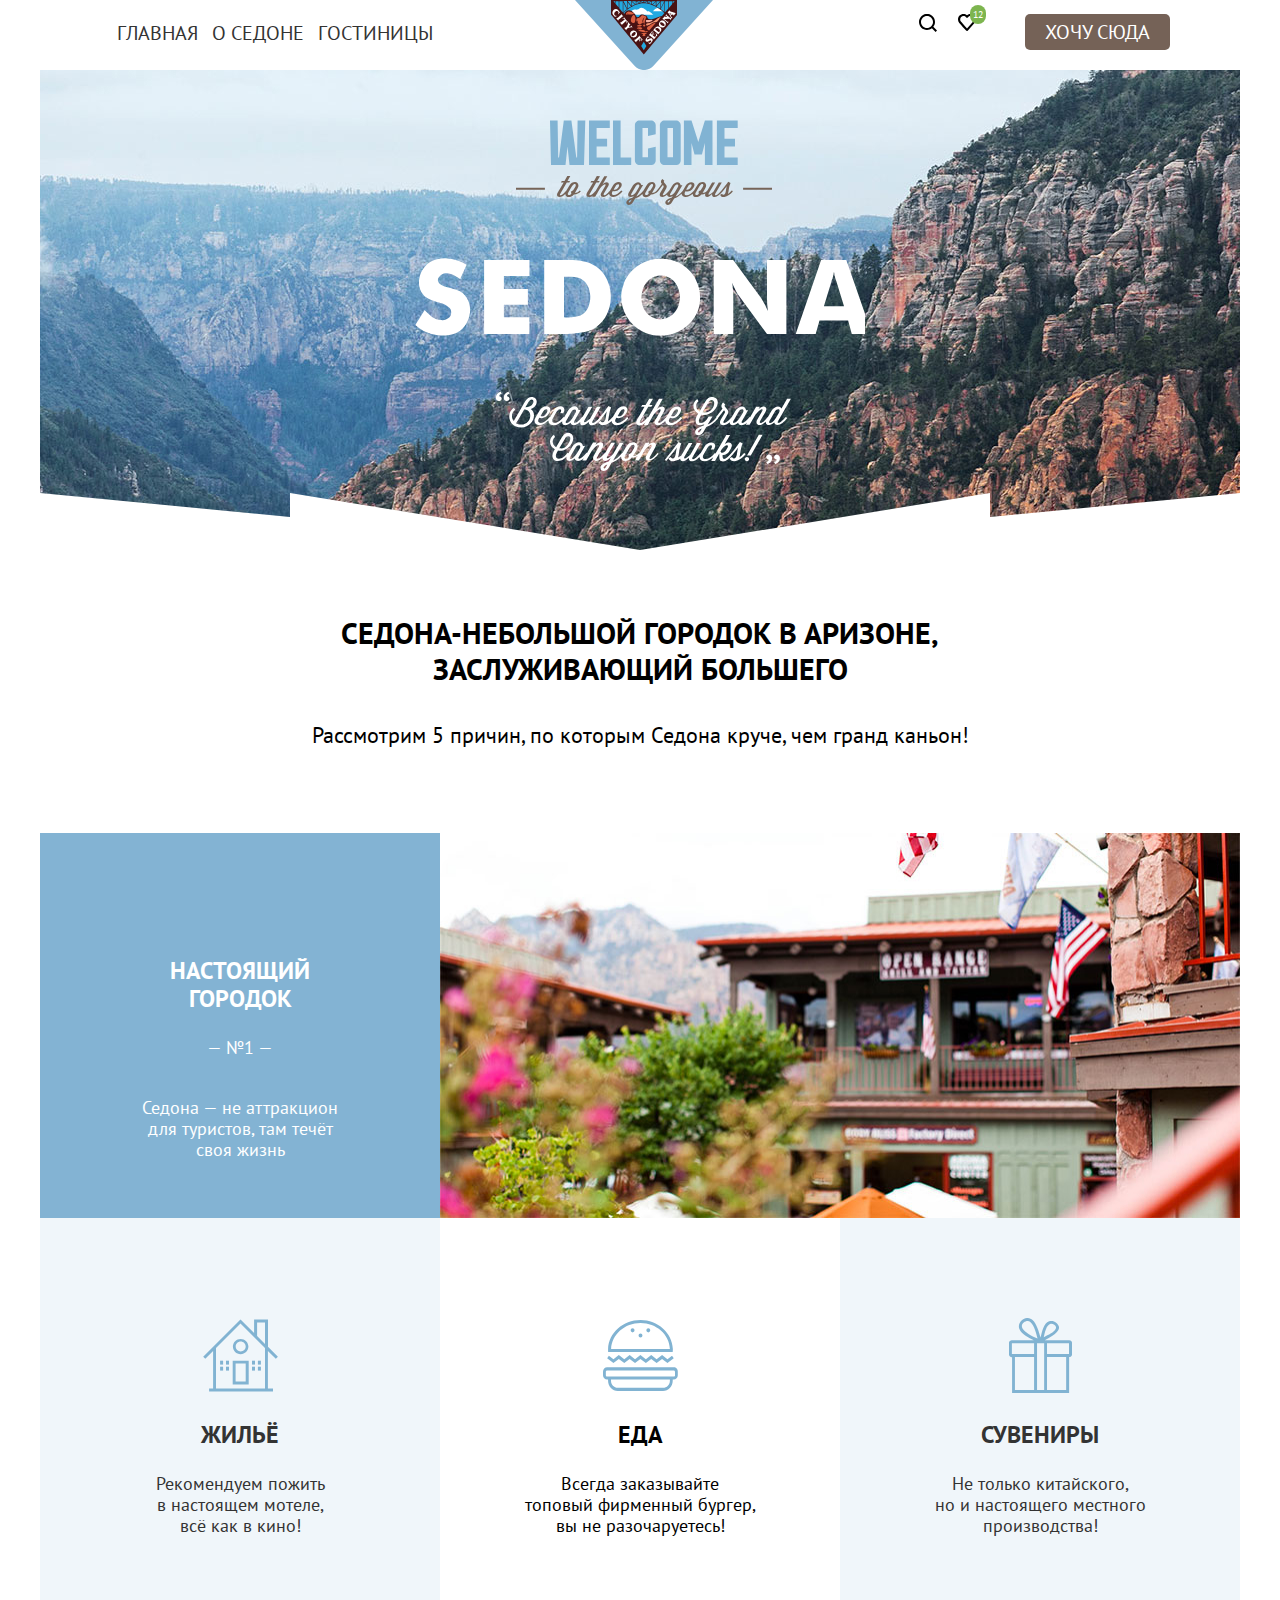
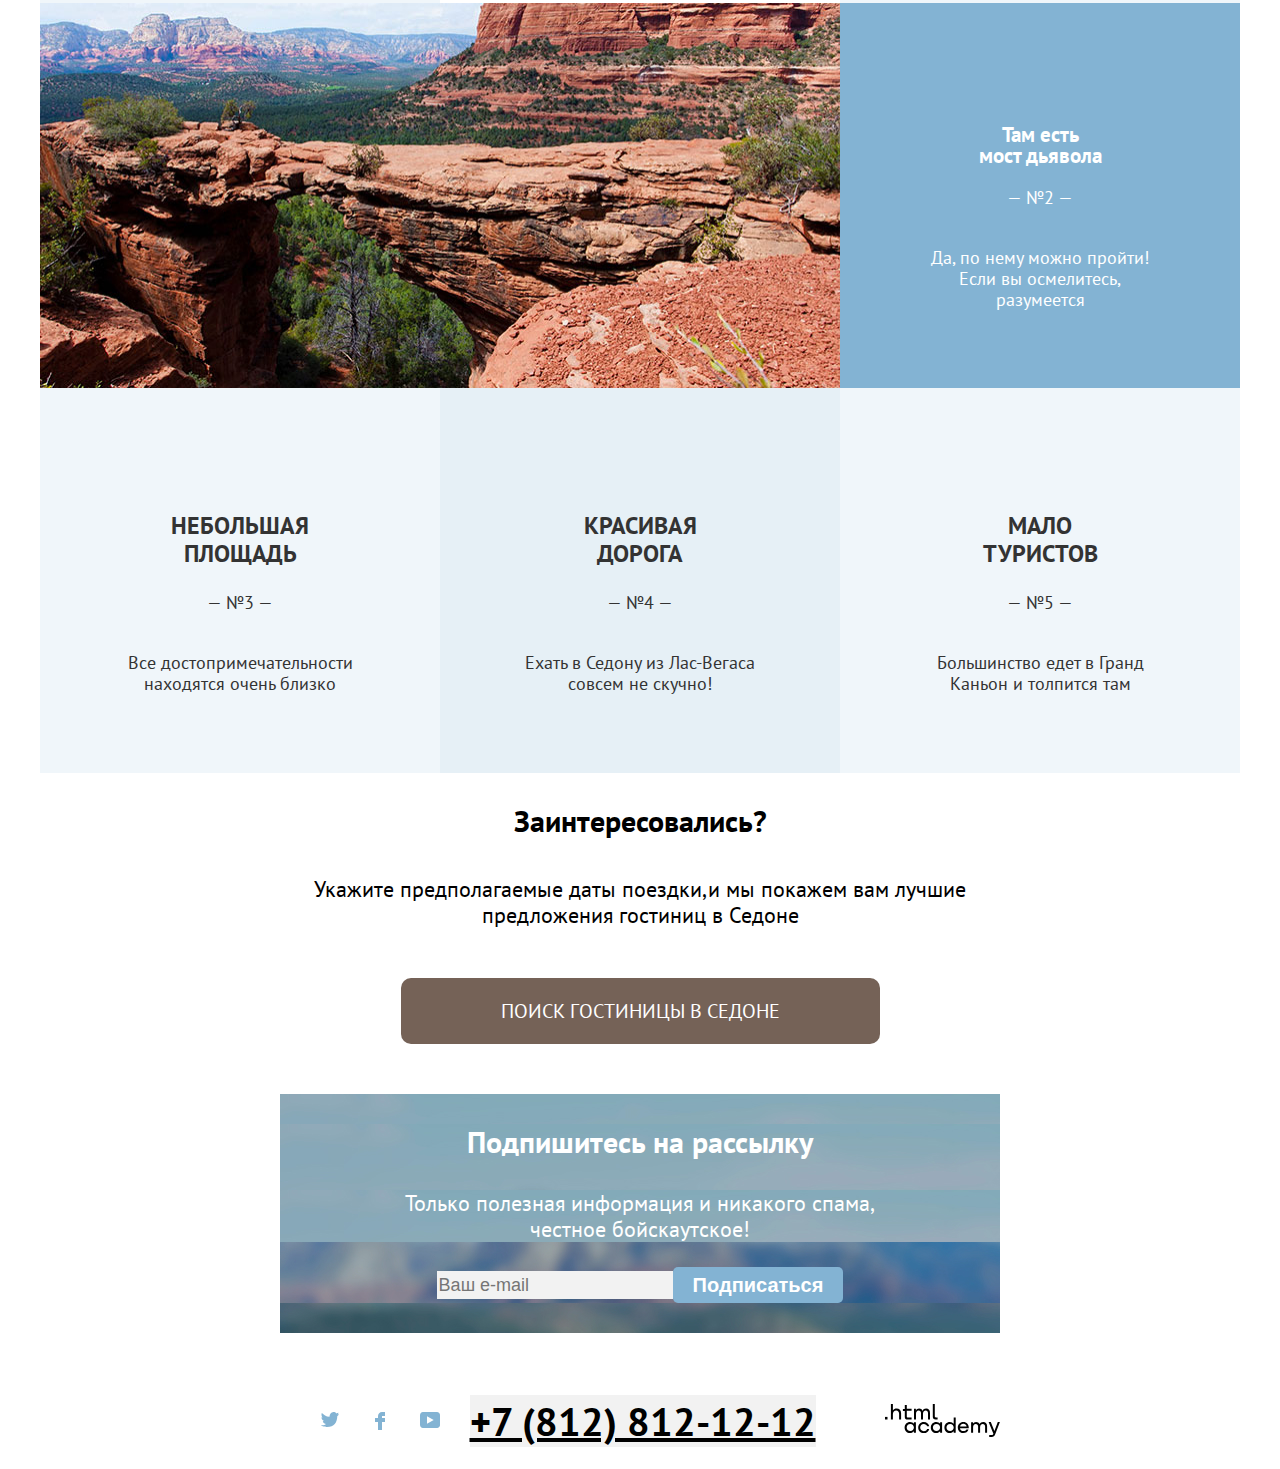
==== index.html @ 0de22228 "Изменил вид добавления конок на страницу" ====
<!DOCTYPE html>
<html lang="ru">
  <head>
    <link rel="stylesheet" href="css/styles.css">
    <meta charset="utf-8">
    <title>HTML Academy: Седона</title>
  </head>
  <body>
    <header class="page-header">
      <nav class="navigation">
        <ul class="navigation-list">
          <li class="navigation-item">
            <a class="navigation-link" href="index.html" >Главная</a>
          </li>
          <li class="navigation-item">
            <a class="navigation-link" href="about.html" >О Седоне</a>
          </li>
          <li class="navigation-item">
            <a class="navigation-link" href="hotels.html">Гостиницы</a>
          </li>
        </ul>
        <div class="vector_image3"></div>
        <ul class="navigation-list1">
          <li class="navigation-user search">
            <a href="#" class="navigation-link">
              <svg class="navigation-icon" aria-hidden="true" focusable="false" width="18" height="18" viewBox="0 0 18 18" fill="none" xmlns="http://www.w3.org/2000/svg">
                <path d="M18 16.5L14.3 12.8C15.3 11.5 16 9.8 16 7.9C16 3.5 12.4 -0.1 8 -0.1C3.6 -0.1 0 3.6 0 8C0 12.4 3.6 16 8 16C9.8 16 11.5 15.4 12.9 14.3L16.6 18L18 16.5ZM8 14C4.7 14 2 11.3 2 8C2 4.7 4.7 2 8 2C11.3 2 14 4.7 14 8C14 11.3 11.3 14 8 14Z" fill="black"/>
              </svg>
              <span class="visually-hidden">Поиск</span>
            </a>
          </li>
          <li class="heart">
            <a href="избранное" class="navigation-link">
              <svg class="navigation-icon" aria-hidden="true" focusable="false" width="18" height="17" viewBox="0 0 18 17" fill="none" xmlns="http://www.w3.org/2000/svg">
                <path d="M8.9 17C8.6 17 8.3 16.9 8.1 16.6C2.7 10.5 1.4 9.1 1.1 8.7C0.4 7.8 0 6.6 0 5.4C0 2.4 2.4 0 5.5 0C6.8 0 8 0.5 9 1.3C10 0.5 11.3 0 12.5 0C15.5 0 18 2.4 18 5.4C18 6.7 17.5 7.9 16.7 8.8L9.7 16.7C9.5 16.9 9.3 17 8.9 17ZM2.9 7.5C3.2 7.9 6.4 11.5 9 14.4L15.2 7.4C15.7 6.9 15.9 6.2 15.9 5.4C15.9 3.6 14.4 2.1 12.6 2.1C11.6 2.1 10.6 2.6 9.9 3.4C9.6 3.7 9.3 3.8 9 3.8C8.7 3.8 8.4 3.6 8.2 3.4C7.5 2.6 6.5 2.1 5.5 2.1C3.7 2.1 2.2 3.6 2.2 5.4C2.1 6.3 2.5 7 2.9 7.5C2.8 7.5 2.8 7.5 2.9 7.5Z" fill="black"/>
                </svg>
              <span class="visually-hidden">Избранное</span>
            </a>
          </li>
          <li class="navigation-icons">
            <a class="button4" href="#">               
              <span>12</span>
            </a></li>
          <li class="navigation-items">
            <a href="#" class=" button navigation-link button-link">Хочу сюда</a>
          </li>
        </ul>
      </nav>
    </header>
    <main class="main-container">
      <section class="page-contayner">
        <div class="vector_image1">
          <h1 class="visually-hidden">Добро пожаловать в великую Седону</h1>
          <div class="vector_image11">
            <div class="vector_image111">
            </div>
          </div>  
        </div>
      </section>
      <section class="dignities">
        <h2 class="visually-hidden">О городке</h2>
        <p class="strong">СЕДОНА-НЕБОЛЬШОЙ ГОРОДОК В АРИЗОНЕ, ЗАСЛУЖИВАЮЩИЙ БОЛЬШЕГО</p>
        <p class="reasons">Рассмотрим 5 причин, по которым Седона круче, чем гранд каньон!</p>
      </section>
      <section class="dignities">
        <h2 class="visually-hidden">Достоинства</h2>
        <ul class="grid">
          <li class="g2">
            <div class="g1">
              <h3 class="dignities-title1">Настоящий <br>городок</h3>
              <p>— №1 —</p>
              <p>
                <br>Седона — не аттракцион
                <br>для туристов, там течёт
                <br>своя жизнь
              </p>
            </div>
            <img src="img/photo-1.jpg" width="800" height="385" alt="Город">
          </li>
          <li class="g3">
            <img src="img/icon-1.svg" width="75" height="75" alt="Дом" class="icon">
            <h3 class="dignities-title1">Жильё</h3>
            <p>Рекомендуем пожить
              <br>в настоящем мотеле,
              <br>всё как в кино!
            </p>
          </li>
          <li class="g4">
            <img src="img/icon-2.svg" width="75" height="75" alt="Еда" class="icon">
            <h3 class="dignities-title1">Еда</h3>
            <p>Всегда заказывайте 
              <br>топовый фирменный бургер, 
              <br>вы не разочаруетесь!
            </p>
          </li>
          <li class="g5">
            <img src="img/icon-3.svg" width="75" height="75" alt="Подарки" class="icon">
            <h3 class="dignities-title1">Сувениры</h3>
            <p>Не только китайского,
              <br>но и настоящего местного
              <br>производства!
            </p>
          </li> 
          <li class="g6">
            <img src="img/photo-2.jpg" width="800" height="385" alt="Мост дьявола">
            <div class="g7">
              <h3 class="dignities-title11">Там есть <br>мост дьявола</h3>
              <p>— №2 —</p>
              <p>
                <br>Да, по нему можно пройти!
                <br>Если вы осмелитесь,
                <br>разумеется
              </p>
            </div>
          </li>
          <li class="g8">
            <h3 class="dignities-title">Небольшая <br>площадь</h3>
            <p>— №3 —</p>
            <p>
              <br>Все достопримечательности
              <br>находятся очень близко
            </p>
          </li>
          <li class="g9">
            <h3 class="dignities-title">Красивая <br>дорога</h3>
            <p>— №4 —</p> 
            <p>
              <br>Ехать в Седону из Лас-Вегаса
              <br>совсем не скучно!
            </p>
          </li>
          <li class="g10">
            <h3 class="dignities-title">Мало <br>туристов</h3>
            <p>— №5 —</p>
            <p>
              <br>Большинство едет в Гранд
              <br>Каньон и толпится там
            </p>
          </li>
        </ul>
      </section>
      <section class="search_for_hotels">
        <h2 class="visually-hidden">Поиск гостиниц</h2>
        <h3 class="search_for_hotels-title">Заинтересовались?</h3>
        <p class="point_out">Укажите предполагаемые даты поездки,и мы покажем вам лучшие предложения гостиниц в Седоне</p>
        <div class="search1"><a class="button-link1" href="hotels.html">ПОИСК ГОСТИНИЦЫ В СЕДОНЕ</a></div>
      </section>
    </main>
    <footer class="page-footer">
      <section class="background">
        <div class="background">
          <h2 class="visually-hidden">Подписаться</h2>
          <h3 class="page-footer-title">Подпишитесь на рассылку</h3>
          <p class="wythe text1">Только полезная информация и никакого спама, 
            <br>честное бойскаутское!
          </p>
          <form  action="https://echo.htmlacademy.ru/" class="subscribe">
            <input class="e-mail" type="text" name="appointment-e-mail" placeholder="Ваш e-mail">
            <button class="button button-link2" type="submit" value="Подписаться">Подписаться</button>
          </form>
        </div>
      </section>
      <section class="footer-social">
        <h2 class="visually-hidden">Контакты</h2>
        <ul class="footer-social-list">
          <li class="footer-social-item twitter">
            <a class="button" href="https://twitter.com/htmlacademy_ru">
              <svg class="navigation-way" aria-hidden="true" focusable="false" width="18" height="15" viewBox="0 0 18 15" fill="none" xmlns="http://www.w3.org/2000/svg">
                <path d="M11.6 0.200056C13.4 -0.299944 14.8 0.500056 15.4 1.40006C16.1 1.20006 16.8 0.900056 17.5 0.700056C17.5 1.60006 16.9 2.20006 16.6 2.50006C17.3 2.60006 18 1.90006 18 1.90006C17.8 2.90006 16.9 3.70006 16.3 3.90006C16.1 10.7001 13 15.1001 5.7 15.0001C5.1 15.0001 5.8 15.0001 5.2 15.0001C4.8 15.0001 0.8 14.5001 0 13.1001C2.4 13.3001 4.1 12.7001 5 11.9001C4 11.6001 2.1 11.5001 1.8 9.00006C2.2 9.10006 2.4 9.20006 3.1 9.10006C1.8 8.30006 0.4 7.50006 0.5 5.30006C0.8 5.60006 1.6 5.80006 1.9 5.80006C1.1 5.60006 -0.2 2.50006 0.9 0.900056C2.8 2.80006 4.9 4.50006 8.5 4.70006C8.7 2.30006 9.7 0.800056 11.6 0.200056Z" fill="#83B3D3"/>
              </svg>                
              <span class="visually-hidden">Twitter</span>
            </a>
          </li>
          <li class="footer-social-item facebook">
            <a class="button" href="https://www.facebook.com/htmlacademy">
              <svg class="navigation-way" aria-hidden="true" focusable="false" width="10" height="18" viewBox="0 0 10 18" fill="none" xmlns="http://www.w3.org/2000/svg">
                <path d="M7 0C4.8 0 3 1.8 3 4V6H0V10H3V18H7V10H10V6H7V4H10V0H7Z" fill="#83B3D3"/>
              </svg>                
              <span class="visually-hidden">Facebook</span>
            </a>
          </li>
          <li class="footer-social-item youtube">
            <a class="button" href="https://www.youtube.com/c/HTMLAcademyRUS">
              <svg class="navigation-way" aria-hidden="true" focusable="false" width="20" height="16" viewBox="0 0 20 16" fill="none" xmlns="http://www.w3.org/2000/svg">
                <path d="M17 0H2.9C1.2 0 0 1.5 0 3.2V12.7C0 14.5 1.2 16 2.9 16H17.2C18.7 16 20.1 14.5 20.1 12.8V3.2C19.9 1.5 18.7 0 17 0ZM7 11.8V4.2L13.7 8L7 11.8Z" fill="#83B3D3"/>
              </svg>                
              <span class="visually-hidden">Youtube</span>
            </a>
          </li>
        </ul>
        <div class="contacts-phone">
          <address class="contacts-address">
            <a class="contacts-phone" href="tel:+78128121212"><b>+7 (812) 812-12-12</b></a>
          </address>
        </div>
        <ul class="footer-social-list">
          <li class="footer-social-item htmlacademy-link">
            <a class="academy" href="https://htmlacademy.ru/">
              <span class="visually-hidden">.html academy</span>
            </a>
          </li>
        </ul>
      </section>
    </footer>
  </body>
</html>
---- css/styles.css ----
@font-face {
    font-family: "PT Sans";
    font-style: normal;
    font-weight: 400;
    src: url(../fonts/ptsans-400.woff2);
    font-display: swap;
}

@font-face {
    font-family: "PT Sans";
    font-style: normal;
    font-weight: 700;
    src: url(../fonts/ptsans-700.woff2);
    font-display: swap;
}

body {
    display: flex;
    flex-direction: column;
    min-height: 100%;
    margin: 0;
    padding: 0;
    font-family: "PT Sans";
    font-size: 18px; 
    line-height: 21px;
    align-content: space-around;
}

html {
    height: 100%;
}

.navigation {
    display: flex;
    width: 1200px;
    margin: 0 auto;
    justify-content: space-between;
}

.dignities-items {
    display: flex;
    justify-content: space-evenly;
    list-style-type: none;
    text-align: center;
    margin: 0;
}

.icon {
    padding-top: 100px;
}

.dignities {
    text-align: center;
}

.footer-social {
    display: flex;
    flex-direction: row;
    flex-wrap: nowrap;
    justify-content: space-between;
    align-items: center;
    margin-top: 40px;

}

.navigation-item {
    padding: 0px 7px;
}

.footer-social-list {
    list-style-type: none;
    flex-wrap: wrap;
    display: flex;
}

.navigation-list {
    margin: 0;
    padding: 0;
    padding-top: 20px;
    padding-left: 70px;
    padding-bottom: 20px;
    display: flex;
    max-width: 415px;
    list-style-type: none;
    flex-wrap: wrap;
}

.navigation-list1 {
    margin: 0;
    padding: 0;
    padding-top: 14px;
    padding-bottom: 14px;
    display: flex;
    padding-right: 70px;
    list-style-type: none;
    flex-wrap: wrap;
}

.vector_image3 {
    background-image: url(../img/sedona.svg);
    background-repeat: no-repeat;
    padding-right: 210px;
    height: 70px;
}

.page-footer {
    flex: 0 auto;
    display: flex;
    flex-direction: column;
    margin: 0 auto;
    width: 720px;
}

.text1 {
    margin-top: 15px;
    margin-bottom: 25px;
}

.main-container {
    flex-grow: 1;
    width: 1200px;
    margin: 0 auto;
    flex-wrap: wrap;
}

.popularity {
    margin-left: auto;
}

.hotels-card-price {
    margin: 0px;
    margin-left: 80px;
}

.hotels-card_img {
    list-style-type: none;
    margin: 0;
    width: 1000px;
}

.visually-hidden {
    position: absolute;
    clip: rect(0 0 0 0);
    width: 1px;
    height: 1px;
    margin: -1px;
}

.page-header {
    font-size: 20px;
    line-height: 26px;
    text-decoration: none;
    text-transform: uppercase;
}

.navigation-link {
    font-size: 20px;
    line-height: 26px;
    color: #333333;
    background: #FFFFFF;
    text-decoration: none; 
}

.button-link {
    display: inline-block;
    border: none;
    color: #FFFFFF;
    background-color: #756257;
    text-decoration: none;
    cursor: pointer; 
} 

.subscribe {
    display: flex;
    justify-content: center;
    align-content: center;
    border: none;
    align-items: center;
    margin-bottom: 30px;
}

.strong {
    width: 720px;
    height: 80px;
    font-weight: bold;
    font-size: 30px;
    line-height: 36px;
    margin: 0 auto;
    padding-top: 65px;
}

.item {
    width: 400px;
    padding-bottom: 80px;
}

.reasons {
    font-size: 22px;
    line-height: 36px;
    margin-bottom: 80px;
}

.inner-header-title { 
    margin-left: 70px;
}

.inner-header {
    display: flex;
    flex-direction: column;
    align-content: space-around;
    flex-wrap: wrap;
}

.dignities-title {
    padding-top: 100px;
    font-size: 24px;
    line-height: 28px; 
    font-weight: bold;
    font-style: normal;
    text-align: center;
    text-transform: uppercase;
}

.point_out {
    font-size: 22px;
    line-height: 26px;
    width: 720px;
    margin-bottom: 50px;
}

.button-link1 {
    display: inline-block;
    border: none;
    font-size: 20px;
    line-height: 36px;
    color: #FFFFFF;
    background-color: #756257;
    padding: 15px 100px;
    text-decoration: none; 
    border-radius: 10px;
    cursor: pointer;
} 

.search1 {
    margin-bottom: 50px;
}

.search_for_hotels-title {
    font-size: 30px;
    line-height: 36px;
    margin-bottom: 15px;
}

.page-footer-title {
    font-size: 30px;
    line-height: 36px;
    color: #FFFFFF;
    background-image: url(../img/background.jpg);
}

.search_for_hotels {
    display: flex;
    flex-direction: column;
    flex-wrap: wrap;
    align-content: space-around;
    text-align: center
}

.button {
    border-radius: 5px;
    padding-top: 5px;
    padding-bottom: 5px;
    padding-left: 20px;
    padding-right: 20px;
    cursor: pointer;
}

.button4 {
    border-radius: 15px;
    cursor: pointer;
    font-size: 10px;
    color: #FFFFFF;
    background-color:#7DB54F;
    margin: 0;
    padding: 0;
    text-decoration: none; 
    padding: 3px;
}

.amara {
    display: flex;
    flex-direction: column;
    margin-left: 40px;
}

.grid {
    display: grid;
    list-style-type: none;
    margin: 0;
    padding: 0;
    grid-template-columns: repeat(3, 400px);
    grid-template-rows: repeat(4, 385px);
}

.g1 {
    color: #FFFFFF;
    background: #83B3D3;
    padding-top: 100px;
    padding-left: 75px;
    padding-right: 75px;
    width: 400px;
}

.g2 {
    grid-column: 1 / -1;
    display: flex;
}

.g3 {
    color: #333333;
    background: rgba(131, 179, 211, 0.12);
    padding-left: 75px;
    padding-right: 75px;
}

.g4 {
    padding-left: 75px;
    padding-right: 75px;
}

.g5 {
    color: #333333;
    background: rgba(131, 179, 211, 0.12);
    padding-left: 75px;
    padding-right: 75px;
}

.g6 {
    grid-column: 1 / -1;
    display: flex;
}

.g7 {
    color: #FFFFFF;
    background: #83B3D3;
    padding-left: 75px;
    padding-right: 75px;
    padding-top: 100px;
    width: 400px;
}

.g8 {
    color: #333333;
    background: rgba(131, 179, 211, 0.12);
    padding-left: 75px;
    padding-right: 75px;
}

.g9 {
    color: #333333;
    background: rgba(131, 179, 211, 0.2);
    padding-left: 75px;
    padding-right: 75px;
}

.g10 {
    color: #333333;
    background: rgba(131, 179, 211, 0.12);
    padding-left: 75px;
    padding-right: 75px;
}

.dignities-title1 {
    font-size: 24px;
    line-height: 28px; 
    font-weight: bold;
    font-style: normal;
    text-align: center;
    text-transform: uppercase;
}

.button3 {
    margin: 0;
    padding: 17px;
    cursor: pointer;
}

.wythe {
    font-size: 22px;
    line-height: 26px;
    color: #FFFFFF;
    background-image: url(../img/background.jpg);
}

.button-link2 {
    display: inline-block;
    font-size: 20px;
    line-height: 26px;
    font-weight: bold;
    color: #FFFFFF;
    background-color: #83B3D3;
    text-decoration: none;
    cursor: pointer;
    border: none;
}

.inner-header-list {
    display: flex;
    list-style-type: none;
}

.hotels-card-button {
    text-align: center;
    display: flex;
    margin-top: 20px;
    margin-right: 10px;
}

.hotels-card-button1 {
    color: #FFFFFF;
    background-color: #83B3D3;
    text-align: center;
    display: flex;
    justify-content: space-around;
    width: 625px;
    margin-left: 200px;
}

.found {
    display: flex;
    margin-top: 50px;
    margin-bottom: 45px;
}

.option {
    display: flex;
}

.e-mail {
    font-size: 18px;
    line-height: 26px;
    color: #000000;
    background-color: #F2F2F2;
    border: none;
}

.contacts-phone {
    text-transform: uppercase;
    color: #000000;
    background-color: #F2F2F2;
    font-style: normal;
    font-weight: normal; 
    font-size: 40px;
    line-height: 40px;  
    margin: auto;
}

.academy {
    background-image: url(../img/logo_htmlacademy.svg);
    height: 35px;
    width: 115px;
    cursor: pointer;
    background-repeat: no-repeat;
    display: block;
}

.inner-header,
.catalog-products {
    color: #FFFFFF;
}

.apply {
    color: #FFFFFF;
    background-color: #83B3D3; 
}

.reset {
    color: #FFFFFF;
    background-image: url(../img/catalog-background1.jpg);
}

.hotels-found {
    font-size: 30px;
    margin: 0;
    margin-left: 70px;
    margin-right: 190px;
}

.hotels-card {
    display: flex;
    margin-bottom: 30px;
    align-items: center;
}

.select-control {
    margin-right: 60px;
}

.hotels-card-displayed {
    height: 25px;
}

.button1 {
    width: 30px;
    text-align: center;
}

.pagination {
    display: flex;
    justify-content: space-between;
    list-style-type: none;
    margin-top: 15px;
}

.hotels-card-title {
    font-size: 24px;
    line-height: 31px;
    margin: 0;
}

.catalog-filted-title {
    font-size: 20px;
    line-height: 26px;
}

.stars {
    margin: 0;
    height: 20px;
}

.rating {
    margin: 0;
    margin-top: 35px;
    font-style: normal;
    font-size: 16px;
    line-height: 26px;
}

.button_more_detailed {
    color: #FFFFFF;
    background-color: #756257; 
}

.button_favourites_green {
    color: #FFFFFF;
    background-color: #7DB54F;
}

.button_favourites {
    color: #FFFFFF;
    background-color: #83B3D3;
}

.group {
    display: flex;
    margin: 0;
    list-style-type: none;
    margin-left: 80px;
}

.blue {
    font-size: 20px;
    line-height: 26px;
    color: #FFFFFF;
    background-color: #83B3D3;
}

.vector_image {
    background-image: url(../img/catalog-background1.jpg);
}

.background {
    background-image: url(../img/background.jpg);
    text-align: center;
}

.vector_image1 {
    background-image: url(../img/index-background.jpg);
    display: flex;
    justify-content: center;
    height: 480px;
}

.vector_image11 {
    display: flex;
    flex-direction: column;
    justify-content: flex-end;
    flex-wrap: wrap;
    align-content: center;
    background-image: url(../img/welcome111.svg);
    background-repeat: no-repeat;
    width: 450px;
    margin: 0;
    padding: 0;
    margin-top: 50px;
}

.vector_image111 {
    background-image: url(../img/Vector.svg);
    background-repeat: no-repeat;
    width: 1200px;
    height: 57px;
}

.navigation-icon {
    position: relative;
    display: block;
    top: 0;
    bottom: 0;
    left: 0;
    right: 0;
    margin: auto;
    text-decoration: none;
    text-align: center;
    color: #000000;
    background-color: #FFFFFF;
}

.navigation-icons {
    position: relative;
    display: block;
    margin: 0;
    right: 39px;
    bottom: 16px;
    text-decoration: none;
}

.navigation-way {
    position: relative;
    display: block;
    top: 0;
    bottom: 0;
    left: 0;
    right: 0;
    margin: auto;
    text-decoration: none;
    text-align: center;
    background-color: #FFFFFF;
    color: #83B3D3;;
}

.facebook {
    padding-left: 30px;
    padding-right: 30px;
}

.heart {
    padding-left: 21px;
    padding-right: 33px;
}

.home {
    background-image: url(../img/home1.svg);
    background-repeat: no-repeat;
    width: 12px;
    height: 12px;
}

.group3 {
    background-image: url(../img/Group3.svg);
    width: 100px;
    height: 100px;
}

.group2 {
    background-image: url(../img/Group2.svg);
    width: 100px;
    height: 100px;
    margin-left: 10px;
    margin-right: 10px;
}

.group1 {
    background-image: url(../img/Group1.svg);
    width: 100px;
    height: 100px;
}
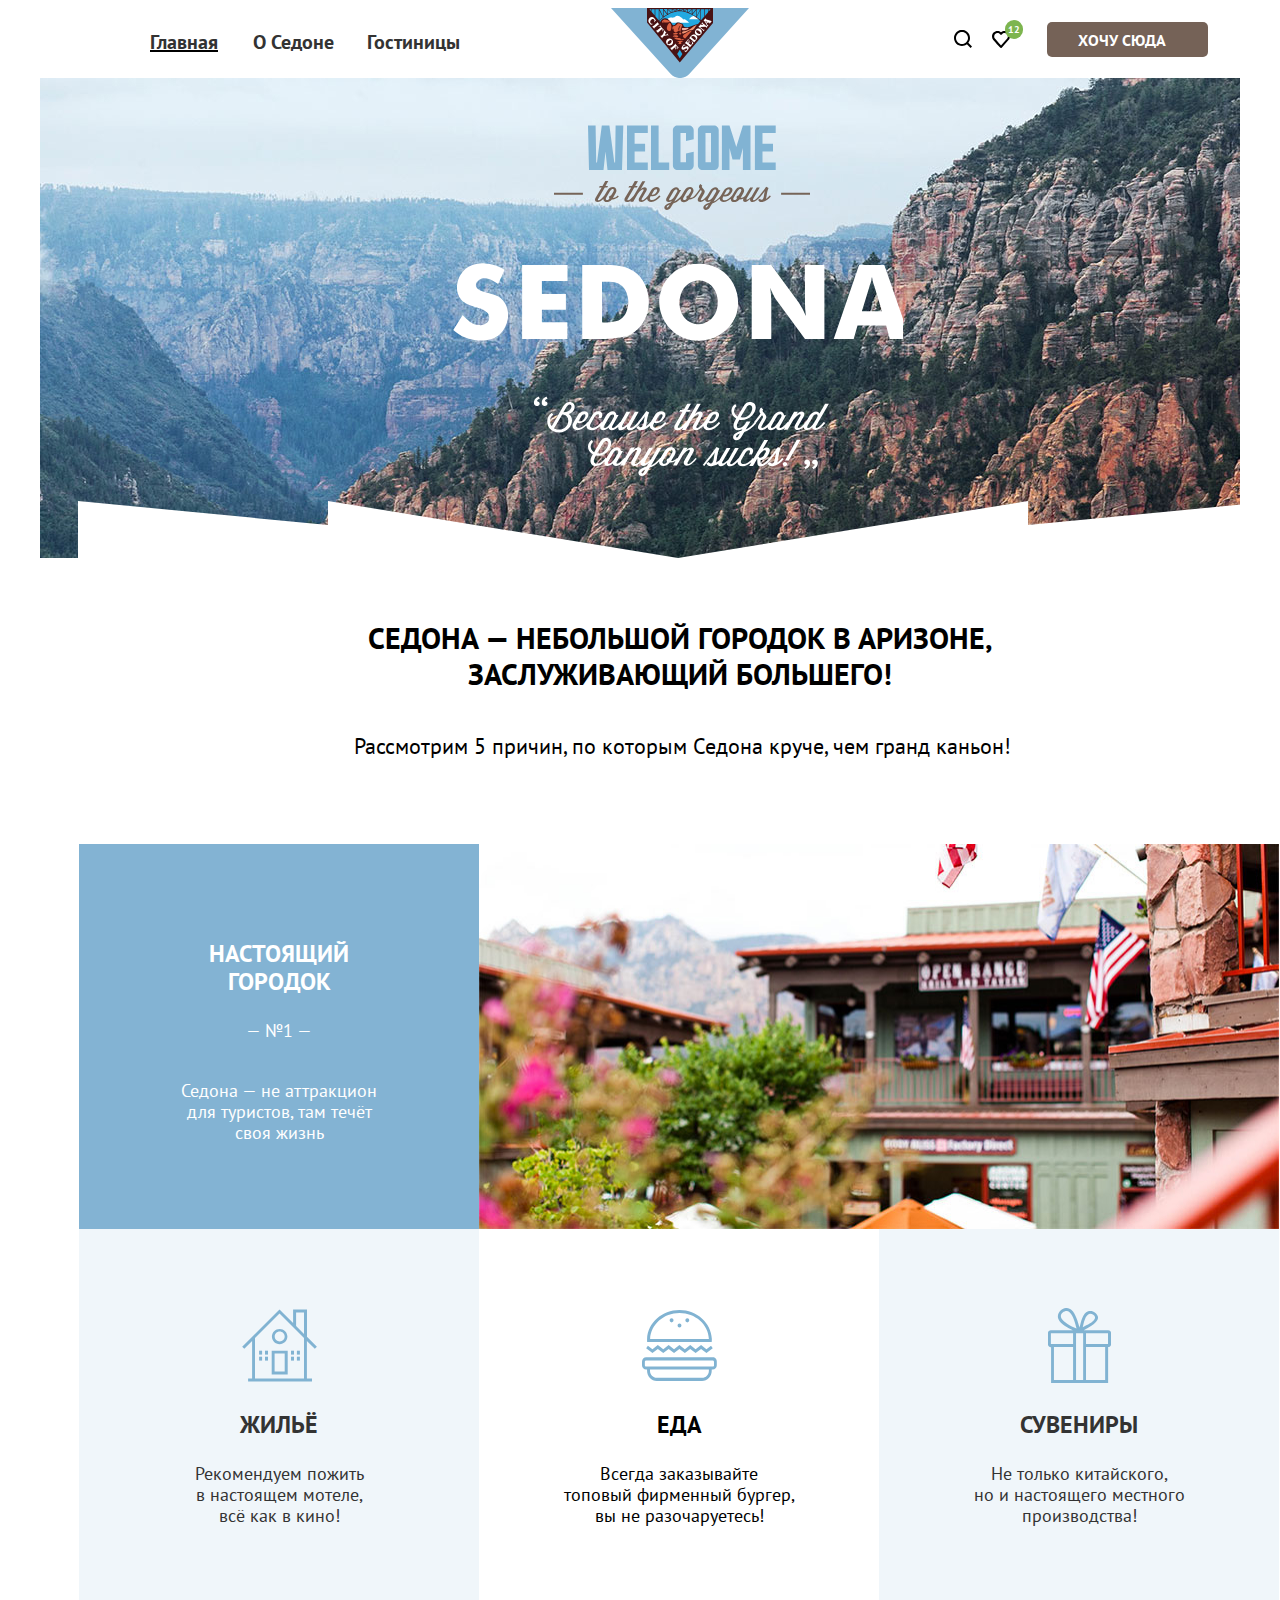
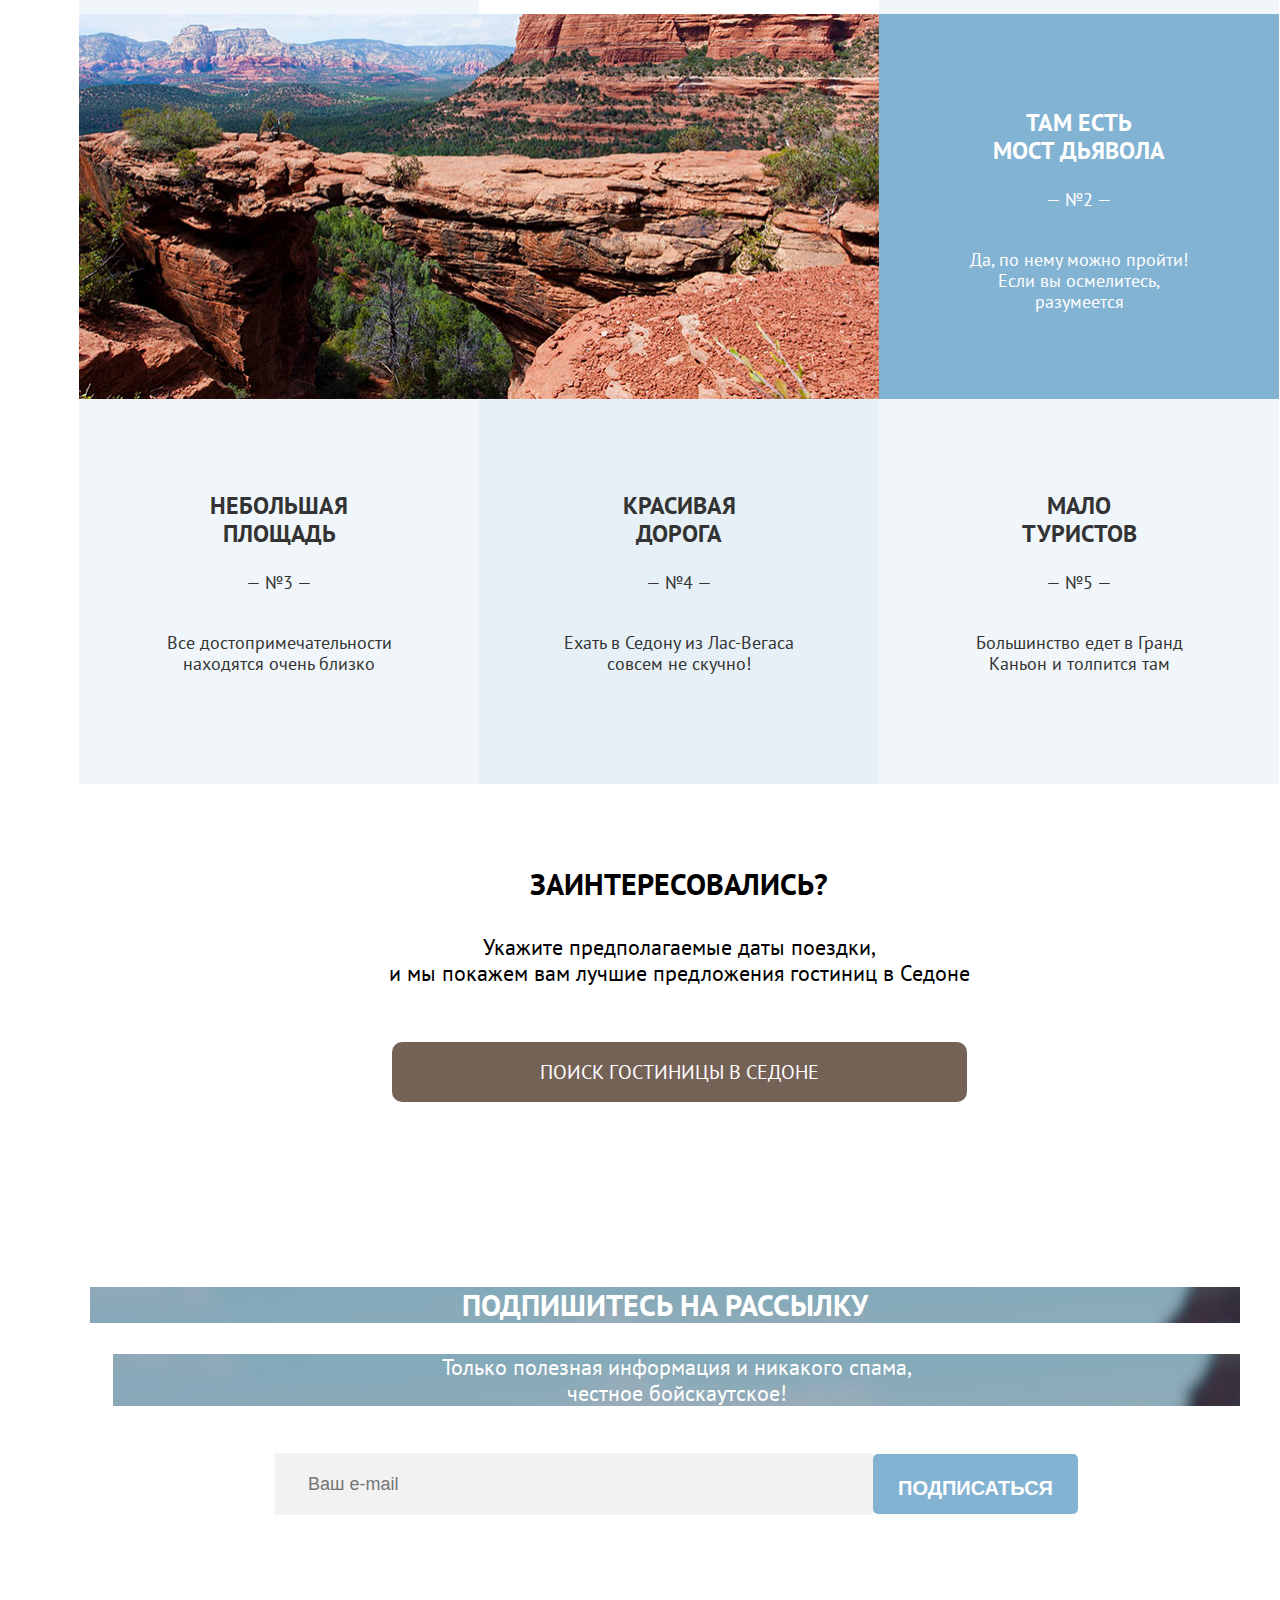
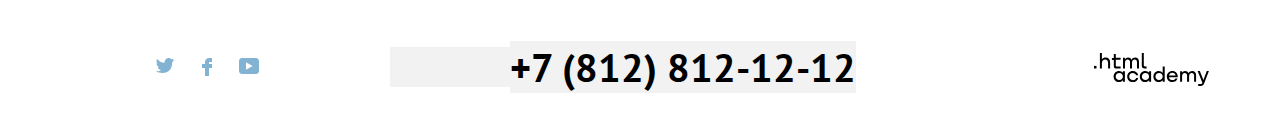
==== commit fbc72ec9: "Подключил взаимодействие с иконками" ====
--- a/index.html
+++ b/index.html
@@ -9,13 +9,13 @@
     <header class="page-header">
       <nav class="navigation">
         <ul class="navigation-list">
-          <li class="navigation-item">
+          <li class="navigation-item1 active">
             <a class="navigation-link" href="index.html" >Главная</a>
           </li>
           <li class="navigation-item">
             <a class="navigation-link" href="about.html" >О Седоне</a>
           </li>
-          <li class="navigation-item">
+          <li class="navigation-item2">
             <a class="navigation-link" href="hotels.html">Гостиницы</a>
           </li>
         </ul>
@@ -42,7 +42,7 @@
               <span>12</span>
             </a></li>
           <li class="navigation-items">
-            <a href="#" class=" button navigation-link button-link">Хочу сюда</a>
+            <a href="#" class=" button navigation-link1 button-link">Хочу сюда</a>
           </li>
         </ul>
       </nav>
@@ -59,7 +59,7 @@
       </section>
       <section class="dignities">
         <h2 class="visually-hidden">О городке</h2>
-        <p class="strong">СЕДОНА-НЕБОЛЬШОЙ ГОРОДОК В АРИЗОНЕ, ЗАСЛУЖИВАЮЩИЙ БОЛЬШЕГО</p>
+        <p class="strong">СЕДОНА &mdash; НЕБОЛЬШОЙ ГОРОДОК В АРИЗОНЕ, ЗАСЛУЖИВАЮЩИЙ БОЛЬШЕГО!</p>
         <p class="reasons">Рассмотрим 5 причин, по которым Седона круче, чем гранд каньон!</p>
       </section>
       <section class="dignities">
@@ -104,7 +104,7 @@
           <li class="g6">
             <img src="img/photo-2.jpg" width="800" height="385" alt="Мост дьявола">
             <div class="g7">
-              <h3 class="dignities-title11">Там есть <br>мост дьявола</h3>
+              <h3 class="dignities-title1">Там есть <br>мост дьявола</h3>
               <p>— №2 —</p>
               <p>
                 <br>Да, по нему можно пройти!
@@ -142,7 +142,8 @@
       <section class="search_for_hotels">
         <h2 class="visually-hidden">Поиск гостиниц</h2>
         <h3 class="search_for_hotels-title">Заинтересовались?</h3>
-        <p class="point_out">Укажите предполагаемые даты поездки,и мы покажем вам лучшие предложения гостиниц в Седоне</p>
+        <p class="point_out">Укажите предполагаемые даты поездки,
+          <br>и мы покажем вам лучшие предложения гостиниц в Седоне</p>
         <div class="search1"><a class="button-link1" href="hotels.html">ПОИСК ГОСТИНИЦЫ В СЕДОНЕ</a></div>
       </section>
     </main>
@@ -156,7 +157,7 @@
           </p>
           <form  action="https://echo.htmlacademy.ru/" class="subscribe">
             <input class="e-mail" type="text" name="appointment-e-mail" placeholder="Ваш e-mail">
-            <button class="button button-link2" type="submit" value="Подписаться">Подписаться</button>
+            <button class="button-link2" type="submit" value="Подписаться">Подписаться</button>
           </form>
         </div>
       </section>
@@ -193,7 +194,7 @@
             <a class="contacts-phone" href="tel:+78128121212"><b>+7 (812) 812-12-12</b></a>
           </address>
         </div>
-        <ul class="footer-social-list">
+        <ul class="footer-social-list1">
           <li class="footer-social-item htmlacademy-link">
             <a class="academy" href="https://htmlacademy.ru/">
               <span class="visually-hidden">.html academy</span>
--- a/css/styles.css
+++ b/css/styles.css
@@ -46,7 +46,7 @@
 }
 
 .icon {
-    padding-top: 100px;
+    padding-top: 79px;
 }
 
 .dignities {
@@ -59,48 +59,56 @@
     flex-wrap: nowrap;
     justify-content: space-between;
     align-items: center;
-    margin-top: 40px;
-
+    margin-top: 74px;
 }
 
 .navigation-item {
-    padding: 0px 7px;
+    padding-left: 35px;
+    padding-right: 33px;
 }
 
 .footer-social-list {
     list-style-type: none;
     flex-wrap: wrap;
     display: flex;
-}
-
+    margin-left: 64px;
+}
+.footer-social-list1 {
+    list-style-type: none;
+    flex-wrap: wrap;
+    display: flex;
+    margin-right:31px;
+    margin-top: 25px;
+}
 .navigation-list {
     margin: 0;
     padding: 0;
-    padding-top: 20px;
-    padding-left: 70px;
+    padding-top: 29px;
+    padding-left: 110px;
     padding-bottom: 20px;
     display: flex;
     max-width: 415px;
     list-style-type: none;
     flex-wrap: wrap;
+    text-transform: capitalize;
 }
 
 .navigation-list1 {
     margin: 0;
     padding: 0;
-    padding-top: 14px;
-    padding-bottom: 14px;
-    display: flex;
-    padding-right: 70px;
+    display: flex;
+    padding-right: 32px;
     list-style-type: none;
     flex-wrap: wrap;
+    align-items: center;
 }
 
 .vector_image3 {
     background-image: url(../img/sedona.svg);
     background-repeat: no-repeat;
-    padding-right: 210px;
+    padding-right: 193px;
     height: 70px;
+    margin-top: 8px;
 }
 
 .page-footer {
@@ -108,12 +116,13 @@
     display: flex;
     flex-direction: column;
     margin: 0 auto;
-    width: 720px;
+    width: 1200px;
 }
 
 .text1 {
-    margin-top: 15px;
-    margin-bottom: 25px;
+    margin-top: 1px;
+    margin-bottom: 47px;
+    margin-left: 73px;
 }
 
 .main-container {
@@ -150,6 +159,7 @@
     font-size: 20px;
     line-height: 26px;
     text-decoration: none;
+    font-weight: bold;
     text-transform: uppercase;
 }
 
@@ -161,6 +171,10 @@
     text-decoration: none; 
 }
 
+.active {
+    text-decoration: underline; 
+}
+
 .button-link {
     display: inline-block;
     border: none;
@@ -177,6 +191,7 @@
     border: none;
     align-items: center;
     margin-bottom: 30px;
+    margin-left: 88px;
 }
 
 .strong {
@@ -186,7 +201,121 @@
     font-size: 30px;
     line-height: 36px;
     margin: 0 auto;
-    padding-top: 65px;
+    padding-top: 62px;
+    padding-bottom: 6px;
+    margin-left: 280px;
+}
+
+.navigation-link:hover,
+.navigation-icon:hover {
+    color: #756257;
+    background-color: #FFFFFF;
+}
+
+.button-link2:hover {
+    color: #FFFFFF;
+    background-color:  #68A2CA;
+}
+
+.button-link:hover,
+.button-link1:hover {
+    color: #FFFFFF;
+    background-color: #615048;
+}
+
+.contacts-phone:hover,
+.academy:hover {
+    color: #756257;;
+    background-color: #FFFFFF;
+}
+
+.e-mail:hover {
+    background: #E6E6E6;
+    color: #000000;
+    border-radius: 0px 10px 10px 0px;
+}
+
+.button-link2:active {
+    color: #FFFFFF;
+    background-color: #68A2CA;
+    opacity: 0.3;
+}
+
+.button:active {
+    opacity: 0.3;
+}
+
+.navigation-link:active,
+.navigation-icon:active {
+    color: #756257;
+    background-color: #FFFFFF;
+    opacity: 0.3;
+}
+
+.contacts-phone:active,
+.academy:active {
+    color: #756257;
+    opacity: 0.3;
+}
+
+.button-link:active,
+.button-link1:active {
+    color: #FFFFFF;
+    background-color: #615048;
+    opacity: 0.3;
+}
+
+.e-mail:active {
+    color: #000000;
+    background: #FFFFFF;
+    border: 2px solid #000000;
+    box-sizing: border-box;
+    border-radius: 0px 10px 10px 0px;
+}
+
+.button-link2:focus {
+    border: 3px solid #756257;
+    border-radius: 0px 10px 10px 0px;
+    color: #FFFFFF;
+    background-color: #68A2CA;
+}
+
+.e-mail:focus {
+    border: 3px solid #83B3D3;
+    border-radius: 0px 10px 10px 0px;
+    background: #E6E6E6;
+    color: #000000;
+}
+
+.button:focus {
+    border: 3px solid #83B3D3;
+    box-sizing: border-box;
+    border-radius: 10px;
+}
+
+.contacts-phone:focus,
+.academy:focus  {
+    color:  #756257;
+    background-color: #FFFFFF;
+    border: 3px solid #83B3D3;
+    box-sizing: border-box;
+    border-radius: 10px;
+}
+
+.navigation-link:focus,
+.navigation-icon:focus {
+    border: 3px solid #83B3D3;
+    border-radius: 10px;
+    color: #756257;
+    background-color: white;
+}
+ 
+.button-link:focus,
+.button-link1:focus {
+    border: 3px solid #83B3D3;
+    border-radius: 10px;
+    color: white;
+    background-color: #615048;
 }
 
 .item {
@@ -198,6 +327,7 @@
     font-size: 22px;
     line-height: 36px;
     margin-bottom: 80px;
+    margin-left: 84px;
 }
 
 .inner-header-title { 
@@ -212,7 +342,7 @@
 }
 
 .dignities-title {
-    padding-top: 100px;
+    padding-top: 69px;
     font-size: 24px;
     line-height: 28px; 
     font-weight: bold;
@@ -225,7 +355,7 @@
     font-size: 22px;
     line-height: 26px;
     width: 720px;
-    margin-bottom: 50px;
+    margin-bottom: 56px;
 }
 
 .button-link1 {
@@ -235,10 +365,11 @@
     line-height: 36px;
     color: #FFFFFF;
     background-color: #756257;
-    padding: 15px 100px;
+    padding: 12px 148px;
     text-decoration: none; 
     border-radius: 10px;
     cursor: pointer;
+    margin-bottom: 43px;
 } 
 
 .search1 {
@@ -246,9 +377,11 @@
 }
 
 .search_for_hotels-title {
+    text-transform: uppercase;
     font-size: 30px;
     line-height: 36px;
-    margin-bottom: 15px;
+    margin-top: 82px;
+    margin-bottom: 10px;
 }
 
 .page-footer-title {
@@ -256,6 +389,9 @@
     line-height: 36px;
     color: #FFFFFF;
     background-image: url(../img/background.jpg);
+    margin-top: 92px;
+    text-transform: uppercase;
+    margin-left: 50px;
 }
 
 .search_for_hotels {
@@ -263,21 +399,21 @@
     flex-direction: column;
     flex-wrap: wrap;
     align-content: space-around;
-    text-align: center
+    text-align: center;
+    margin-left: 78px;
 }
 
 .button {
     border-radius: 5px;
-    padding-top: 5px;
-    padding-bottom: 5px;
-    padding-left: 20px;
-    padding-right: 20px;
+    padding-top: 8px;
+    padding-bottom: 6px;
+    padding-left: 31px;
+    padding-right: 42px;
     cursor: pointer;
 }
 
 .button4 {
     border-radius: 15px;
-    cursor: pointer;
     font-size: 10px;
     color: #FFFFFF;
     background-color:#7DB54F;
@@ -300,12 +436,13 @@
     padding: 0;
     grid-template-columns: repeat(3, 400px);
     grid-template-rows: repeat(4, 385px);
+    margin-left: 39px;
 }
 
 .g1 {
     color: #FFFFFF;
     background: #83B3D3;
-    padding-top: 100px;
+    padding-top: 72px;
     padding-left: 75px;
     padding-right: 75px;
     width: 400px;
@@ -345,7 +482,7 @@
     background: #83B3D3;
     padding-left: 75px;
     padding-right: 75px;
-    padding-top: 100px;
+    padding-top: 71px;
     width: 400px;
 }
 
@@ -402,6 +539,13 @@
     text-decoration: none;
     cursor: pointer;
     border: none;
+    text-transform: uppercase;
+    padding-top: 21px;
+    padding-bottom: 13px;
+    padding-left: 25px;
+    padding-right: 25px;
+    border-radius: 5px;
+    margin-right: 15px;
 }
 
 .inner-header-list {
@@ -442,6 +586,9 @@
     color: #000000;
     background-color: #F2F2F2;
     border: none;
+    padding-left: 33px;
+    width: 563px;
+    height: 60px;
 }
 
 .contacts-phone {
@@ -453,6 +600,8 @@
     font-size: 40px;
     line-height: 40px;  
     margin: auto;
+    text-decoration: none; 
+    margin-left: 120px;
 }
 
 .academy {
@@ -572,6 +721,7 @@
 .background {
     background-image: url(../img/background.jpg);
     text-align: center;
+    display: contents;
 }
 
 .vector_image1 {
@@ -592,7 +742,13 @@
     width: 450px;
     margin: 0;
     padding: 0;
-    margin-top: 50px;
+    margin-top: 47px;
+    margin-left: 76px;
+}
+
+.navigation-link1 {
+    font-size: 16px;
+    line-height: 21px;
 }
 
 .vector_image111 {
@@ -620,8 +776,8 @@
     position: relative;
     display: block;
     margin: 0;
-    right: 39px;
-    bottom: 16px;
+    right: 24px;
+    bottom: 11px;
     text-decoration: none;
 }
 
@@ -639,14 +795,9 @@
     color: #83B3D3;;
 }
 
-.facebook {
-    padding-left: 30px;
-    padding-right: 30px;
-}
-
 .heart {
-    padding-left: 21px;
-    padding-right: 33px;
+    padding-left: 20px;
+    padding-right: 19px;
 }
 
 .home {
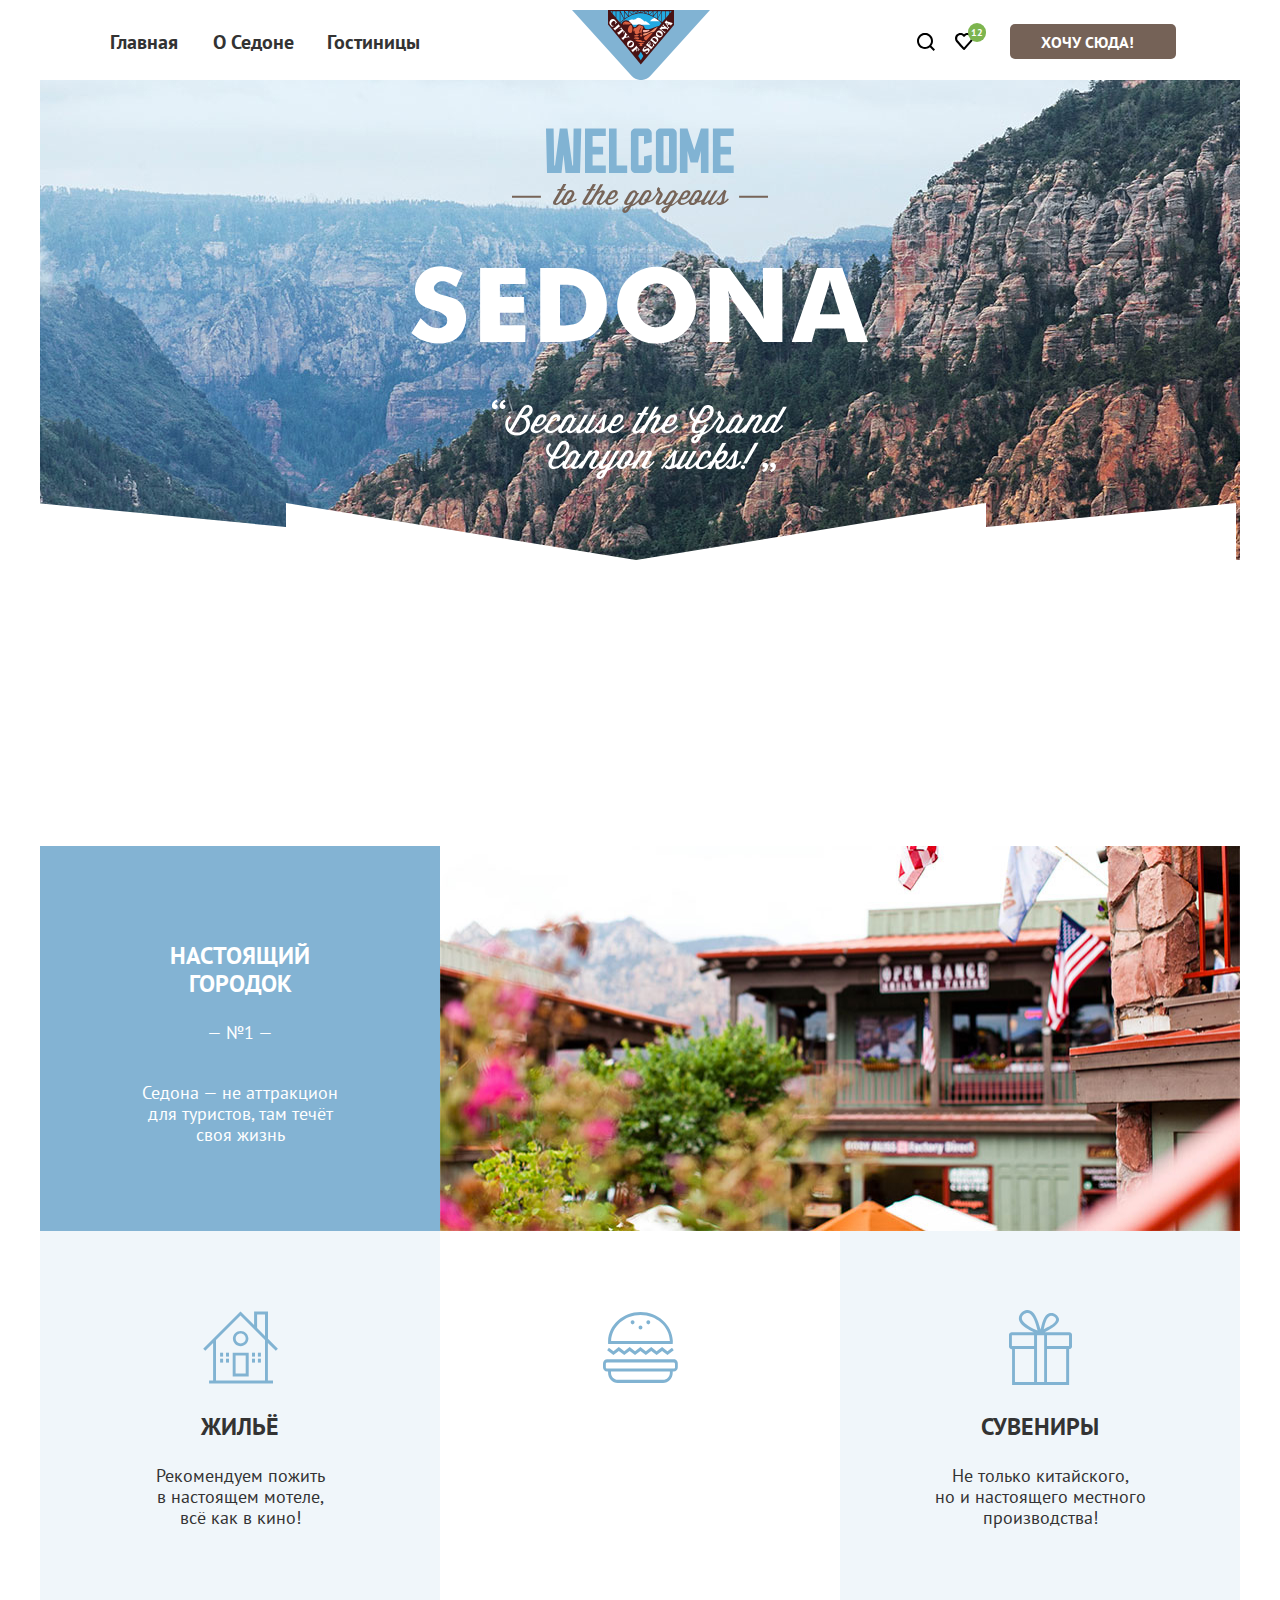
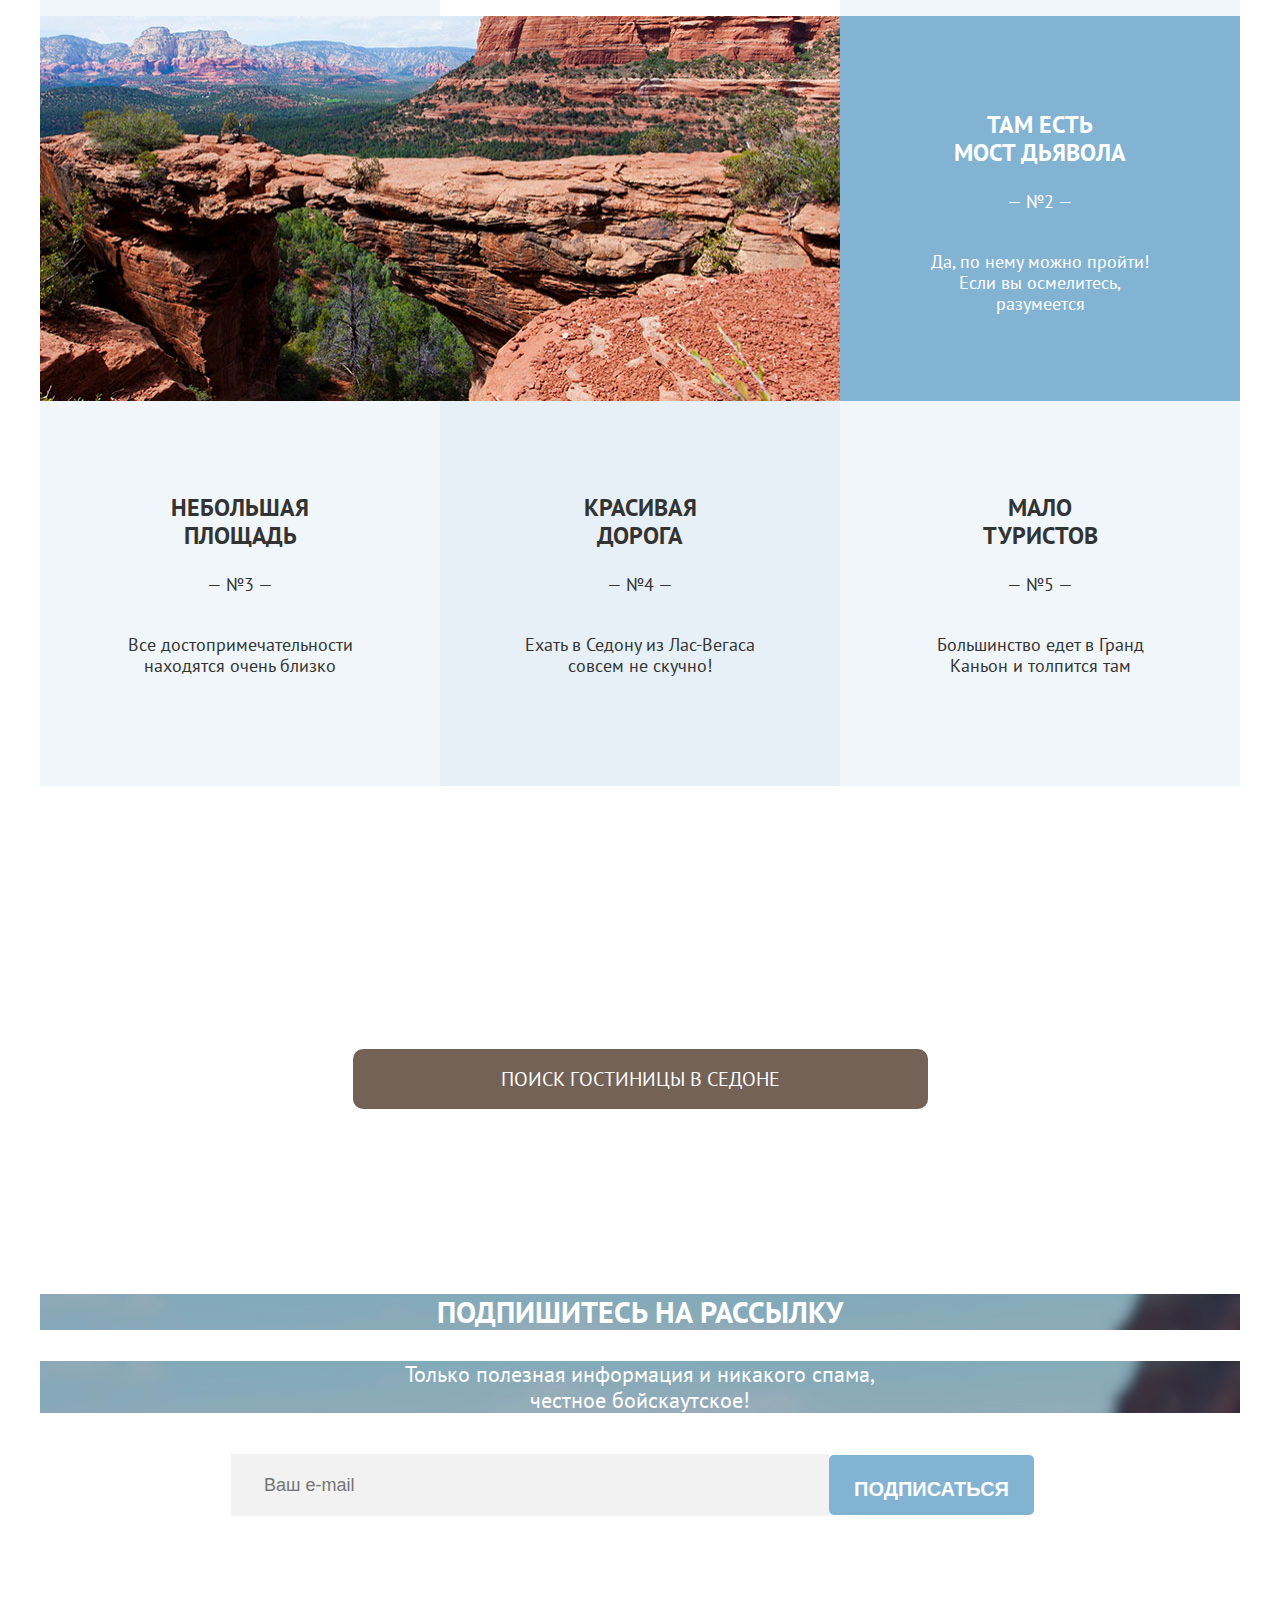
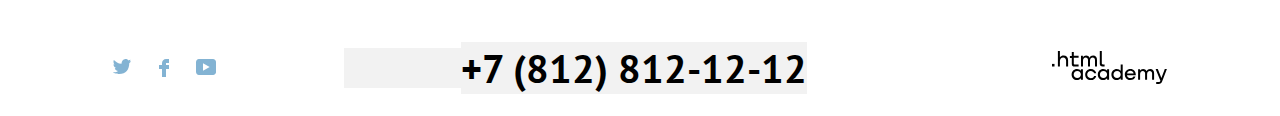
==== commit 426c525f: "исправил замечани помакету" ====
--- a/index.html
+++ b/index.html
@@ -42,7 +42,7 @@
               <span>12</span>
             </a></li>
           <li class="navigation-items">
-            <a href="#" class=" button navigation-link1 button-link">Хочу сюда</a>
+            <a href="#" class=" button navigation-link1 button-link">Хочу сюда!</a>
           </li>
         </ul>
       </nav>
--- a/css/styles.css
+++ b/css/styles.css
@@ -24,6 +24,9 @@
     font-size: 18px; 
     line-height: 21px;
     align-content: space-around;
+    box-shadow:  #E5E5E5;
+    background-color: white;
+    color: white;
 }
 
 html {
@@ -35,6 +38,7 @@
     width: 1200px;
     margin: 0 auto;
     justify-content: space-between;
+    padding: 0;
 }
 
 .dignities-items {
@@ -71,20 +75,19 @@
     list-style-type: none;
     flex-wrap: wrap;
     display: flex;
-    margin-left: 64px;
+    margin-left: 21px;
 }
 .footer-social-list1 {
     list-style-type: none;
     flex-wrap: wrap;
     display: flex;
-    margin-right:31px;
-    margin-top: 25px;
+    margin-right:73px;
 }
 .navigation-list {
     margin: 0;
     padding: 0;
     padding-top: 29px;
-    padding-left: 110px;
+    padding-left: 70px;
     padding-bottom: 20px;
     display: flex;
     max-width: 415px;
@@ -97,18 +100,20 @@
     margin: 0;
     padding: 0;
     display: flex;
-    padding-right: 32px;
     list-style-type: none;
     flex-wrap: wrap;
     align-items: center;
+    margin-right: 64px;
+    margin-top: 3px;
 }
 
 .vector_image3 {
     background-image: url(../img/sedona.svg);
     background-repeat: no-repeat;
-    padding-right: 193px;
     height: 70px;
-    margin-top: 8px;
+    width: 138px;
+    margin-top: 10px;
+    margin-right: 56px;
 }
 
 .page-footer {
@@ -121,8 +126,7 @@
 
 .text1 {
     margin-top: 1px;
-    margin-bottom: 47px;
-    margin-left: 73px;
+    margin-bottom: 41px;
 }
 
 .main-container {
@@ -191,7 +195,6 @@
     border: none;
     align-items: center;
     margin-bottom: 30px;
-    margin-left: 88px;
 }
 
 .strong {
@@ -201,9 +204,8 @@
     font-size: 30px;
     line-height: 36px;
     margin: 0 auto;
-    padding-top: 62px;
-    padding-bottom: 6px;
-    margin-left: 280px;
+    padding-top: 65px;
+    padding-bottom: 3px;
 }
 
 .navigation-link:hover,
@@ -327,7 +329,6 @@
     font-size: 22px;
     line-height: 36px;
     margin-bottom: 80px;
-    margin-left: 84px;
 }
 
 .inner-header-title { 
@@ -355,7 +356,8 @@
     font-size: 22px;
     line-height: 26px;
     width: 720px;
-    margin-bottom: 56px;
+    margin-bottom: 59px;
+    margin-right: 14px;
 }
 
 .button-link1 {
@@ -381,7 +383,7 @@
     font-size: 30px;
     line-height: 36px;
     margin-top: 82px;
-    margin-bottom: 10px;
+    margin-bottom: 8px;
 }
 
 .page-footer-title {
@@ -391,7 +393,6 @@
     background-image: url(../img/background.jpg);
     margin-top: 92px;
     text-transform: uppercase;
-    margin-left: 50px;
 }
 
 .search_for_hotels {
@@ -400,7 +401,7 @@
     flex-wrap: wrap;
     align-content: space-around;
     text-align: center;
-    margin-left: 78px;
+    margin-top: 4px;
 }
 
 .button {
@@ -436,7 +437,6 @@
     padding: 0;
     grid-template-columns: repeat(3, 400px);
     grid-template-rows: repeat(4, 385px);
-    margin-left: 39px;
 }
 
 .g1 {
@@ -601,7 +601,7 @@
     line-height: 40px;  
     margin: auto;
     text-decoration: none; 
-    margin-left: 120px;
+    margin-left: 117px;
 }
 
 .academy {
@@ -742,8 +742,8 @@
     width: 450px;
     margin: 0;
     padding: 0;
-    margin-top: 47px;
-    margin-left: 76px;
+    margin-top: 48px;
+    padding-right: 8px;
 }
 
 .navigation-link1 {
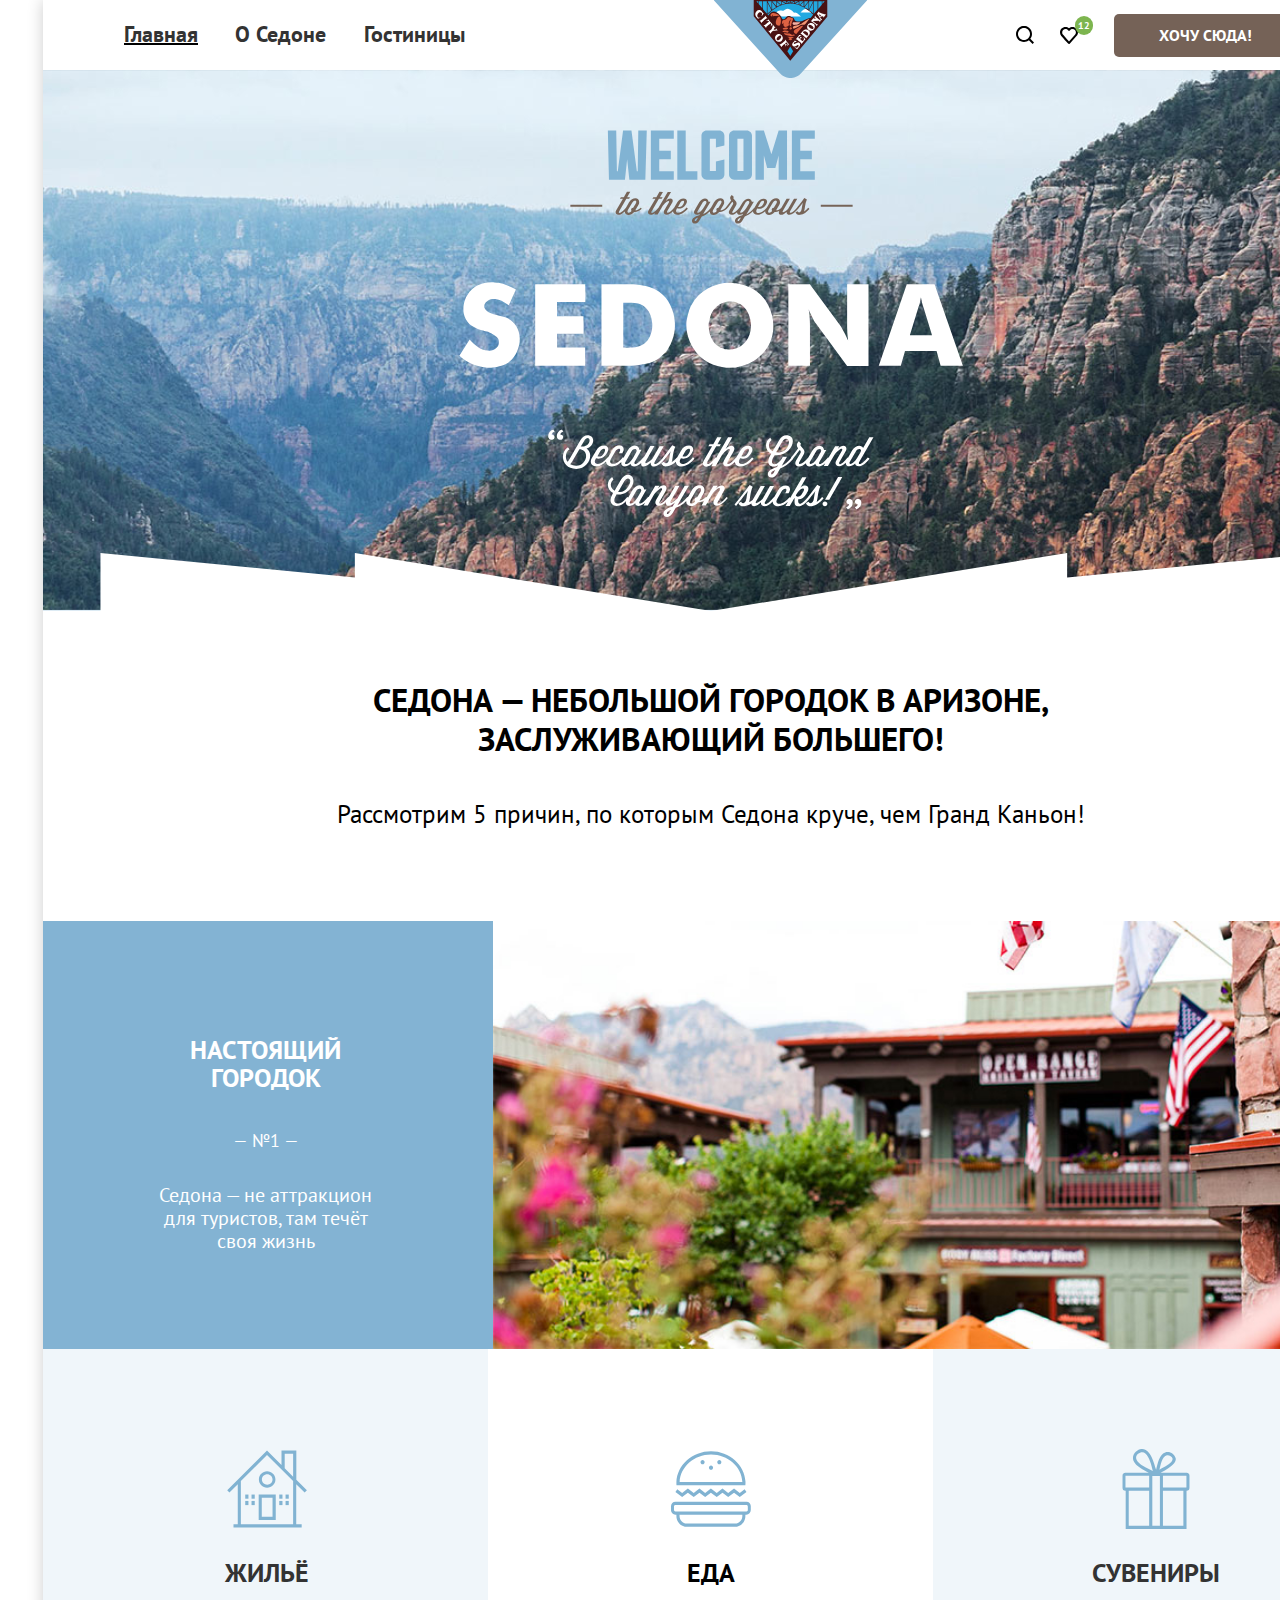
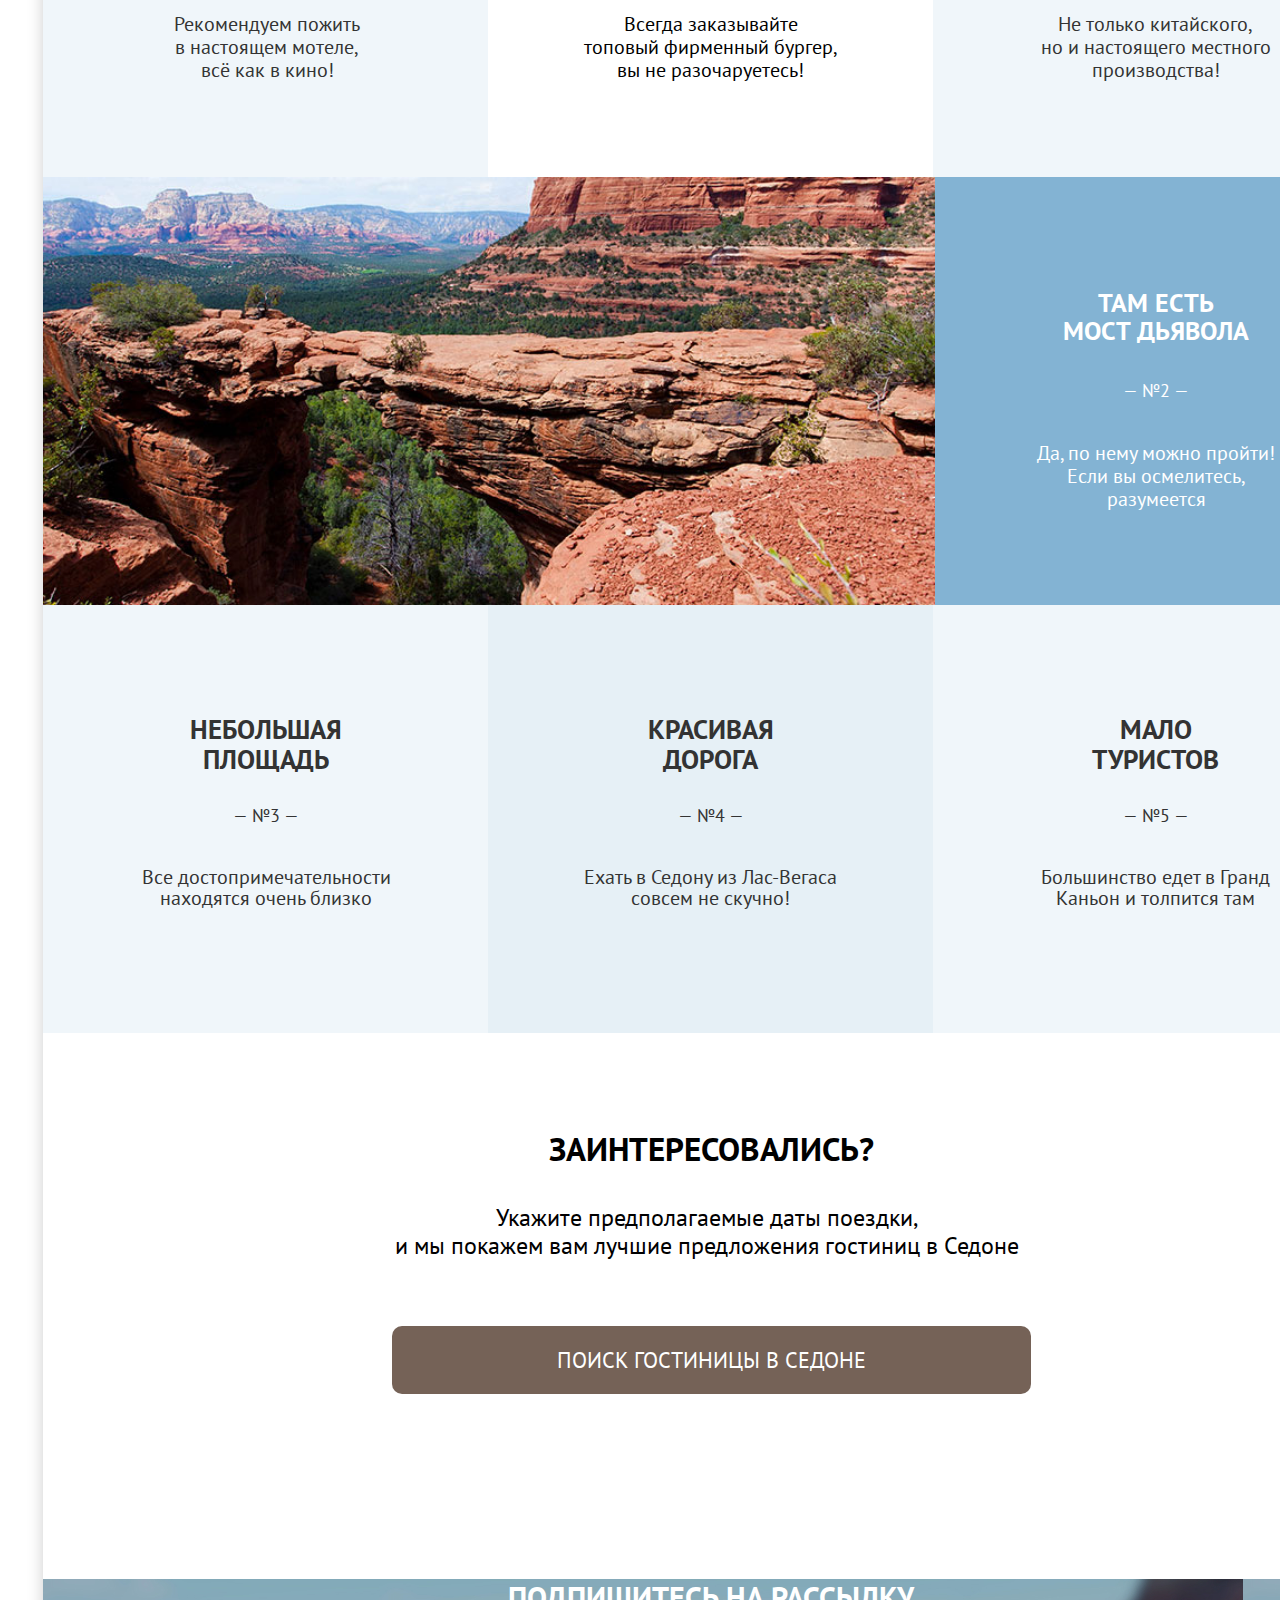
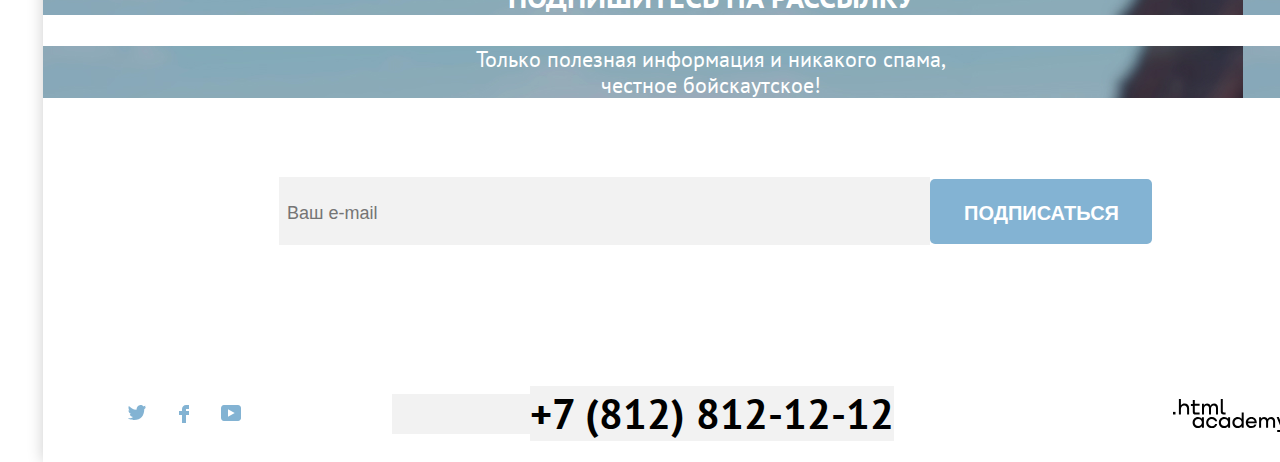
==== commit af054b50: "задал параметры относительно пиксель пёрфекта" ====
--- a/index.html
+++ b/index.html
@@ -19,7 +19,9 @@
             <a class="navigation-link" href="hotels.html">Гостиницы</a>
           </li>
         </ul>
-        <div class="vector_image3"></div>
+        <div>
+          <img class="vector_image3" src="img/sedona.svg" alt="логотип">
+        </div>
         <ul class="navigation-list1">
           <li class="navigation-user search">
             <a href="#" class="navigation-link">
@@ -51,88 +53,95 @@
       <section class="page-contayner">
         <div class="vector_image1">
           <h1 class="visually-hidden">Добро пожаловать в великую Седону</h1>
-          <div class="vector_image11">
-            <div class="vector_image111">
-            </div>
-          </div>  
+            <img src="img/welcome111.svg" width="505" height="419" alt="welcome_sedona">
+            <img class="vector" src="img/Vector.svg" width="100%" height="58px" alt="wector"> 
         </div>
       </section>
       <section class="dignities">
         <h2 class="visually-hidden">О городке</h2>
         <p class="strong">СЕДОНА &mdash; НЕБОЛЬШОЙ ГОРОДОК В АРИЗОНЕ, ЗАСЛУЖИВАЮЩИЙ БОЛЬШЕГО!</p>
-        <p class="reasons">Рассмотрим 5 причин, по которым Седона круче, чем гранд каньон!</p>
+        <p class="reasons">Рассмотрим 5 причин, по которым Седона круче, чем Гранд Каньон!</p>
       </section>
       <section class="dignities">
         <h2 class="visually-hidden">Достоинства</h2>
         <ul class="grid">
           <li class="g2">
             <div class="g1">
-              <h3 class="dignities-title1">Настоящий <br>городок</h3>
-              <p>— №1 —</p>
-              <p>
-                <br>Седона — не аттракцион
+              <div>
+                <h3 class="dignities-title1">Настоящий <br>городок</h3>
+              </div>
+              <div>
+                <p class="g1_0">&mdash; №1 &mdash;</p>
+              </div>
+              <div class="g1_1">
+                <p>Седона — не аттракцион
                 <br>для туристов, там течёт
                 <br>своя жизнь
-              </p>
+                </p>
+              </div>
             </div>
-            <img src="img/photo-1.jpg" width="800" height="385" alt="Город">
+            <img src="img/photo-1.jpg" width="885" height="428" alt="Город">
           </li>
           <li class="g3">
-            <img src="img/icon-1.svg" width="75" height="75" alt="Дом" class="icon">
-            <h3 class="dignities-title1">Жильё</h3>
-            <p>Рекомендуем пожить
+            <img src="img/icon-1.svg" width="80" height="80" alt="Дом" class="icon">
+            <h3 class="dignities-title3">Жильё</h3>
+            <p class="dignities-title2">Рекомендуем пожить
               <br>в настоящем мотеле,
               <br>всё как в кино!
             </p>
           </li>
           <li class="g4">
-            <img src="img/icon-2.svg" width="75" height="75" alt="Еда" class="icon">
-            <h3 class="dignities-title1">Еда</h3>
-            <p>Всегда заказывайте 
+            <img src="img/icon-2.svg" width="80" height="80" alt="Еда" class="icon">
+            <h3 class="dignities-title3">Еда</h3>
+            <p class="dignities-title2">Всегда заказывайте 
               <br>топовый фирменный бургер, 
               <br>вы не разочаруетесь!
             </p>
           </li>
           <li class="g5">
-            <img src="img/icon-3.svg" width="75" height="75" alt="Подарки" class="icon">
-            <h3 class="dignities-title1">Сувениры</h3>
-            <p>Не только китайского,
+            <img src="img/icon-3.svg" width="80" height="80" alt="Подарки" class="icon">
+            <h3 class="dignities-title3">Сувениры</h3>
+            <p class="dignities-title2">Не только китайского,
               <br>но и настоящего местного
               <br>производства!
             </p>
           </li> 
           <li class="g6">
-            <img src="img/photo-2.jpg" width="800" height="385" alt="Мост дьявола">
+            <img src="img/photo-2.jpg" width="900" height="428" alt="Мост дьявола">
             <div class="g7">
-              <h3 class="dignities-title1">Там есть <br>мост дьявола</h3>
-              <p>— №2 —</p>
-              <p>
-                <br>Да, по нему можно пройти!
-                <br>Если вы осмелитесь,
-                <br>разумеется
-              </p>
+              <h3 class="dignities-title4">Там есть <br>мост дьявола</h3>
+              <div>
+                <p>&mdash; №2 &mdash;</p>
+              </div>
+              <div>
+                <p class="dignities-title2">
+                  <br>Да, по нему можно пройти!
+                  <br>Если вы осмелитесь,
+                  <br>разумеется
+                </p>
+              </div>
             </div>
           </li>
           <li class="g8">
             <h3 class="dignities-title">Небольшая <br>площадь</h3>
-            <p>— №3 —</p>
-            <p>
+            <p class="g1_0">&mdash; №3 &mdash;</p>
+            <p class="dignities-title5">
               <br>Все достопримечательности
               <br>находятся очень близко
             </p>
           </li>
           <li class="g9">
             <h3 class="dignities-title">Красивая <br>дорога</h3>
-            <p>— №4 —</p> 
-            <p>
+            <p>&mdash; №4 &mdash;</p> 
+            <p  class="dignities-title5">
               <br>Ехать в Седону из Лас-Вегаса
               <br>совсем не скучно!
             </p>
           </li>
           <li class="g10">
             <h3 class="dignities-title">Мало <br>туристов</h3>
-            <p>— №5 —</p>
-            <p>
+            <p>&mdash; №5 &mdash;</p>
+            <p  class="dignities-title5">
               <br>Большинство едет в Гранд
               <br>Каньон и толпится там
             </p>
--- a/css/styles.css
+++ b/css/styles.css
@@ -18,24 +18,25 @@
     display: flex;
     flex-direction: column;
     min-height: 100%;
+    min-width: 1336px;
     margin: 0;
     padding: 0;
     font-family: "PT Sans";
     font-size: 18px; 
     line-height: 21px;
     align-content: space-around;
-    box-shadow:  #E5E5E5;
-    background-color: white;
-    color: white;
+    box-shadow: 0px 0px 15px rgba(0, 0, 0, 0.2);
 }
 
 html {
     height: 100%;
+    width: 1336px;
+    margin-left: 43px;
 }
 
 .navigation {
     display: flex;
-    width: 1200px;
+    width: 100%;
     margin: 0 auto;
     justify-content: space-between;
     padding: 0;
@@ -50,7 +51,7 @@
 }
 
 .icon {
-    padding-top: 79px;
+    padding-top: 100px;
 }
 
 .dignities {
@@ -63,37 +64,40 @@
     flex-wrap: nowrap;
     justify-content: space-between;
     align-items: center;
-    margin-top: 74px;
+    margin-top: 91px;
 }
 
 .navigation-item {
-    padding-left: 35px;
-    padding-right: 33px;
+    padding-left: 37px;
+    padding-right: 38px;
 }
 
 .footer-social-list {
     list-style-type: none;
     flex-wrap: wrap;
     display: flex;
-    margin-left: 21px;
+    margin-left: 30px;
 }
 .footer-social-list1 {
     list-style-type: none;
     flex-wrap: wrap;
     display: flex;
-    margin-right:73px;
+    margin-right:91px;
+    margin-top: 23px;
 }
 .navigation-list {
     margin: 0;
     padding: 0;
-    padding-top: 29px;
-    padding-left: 70px;
-    padding-bottom: 20px;
+    margin-top: 21px;
+    margin-left: 81px;
+    margin-bottom: 20px;
     display: flex;
     max-width: 415px;
     list-style-type: none;
     flex-wrap: wrap;
     text-transform: capitalize;
+    align-items: center;
+    margin-bottom: 18px;
 }
 
 .navigation-list1 {
@@ -103,17 +107,15 @@
     list-style-type: none;
     flex-wrap: wrap;
     align-items: center;
-    margin-right: 64px;
-    margin-top: 3px;
+    margin-right: 80px;
+    margin-top: 4px;
 }
 
 .vector_image3 {
-    background-image: url(../img/sedona.svg);
-    background-repeat: no-repeat;
-    height: 70px;
-    width: 138px;
-    margin-top: 10px;
-    margin-right: 56px;
+    width: 165px;
+    height: 78px;
+    position: absolute;
+    right: 407px;
 }
 
 .page-footer {
@@ -121,19 +123,21 @@
     display: flex;
     flex-direction: column;
     margin: 0 auto;
-    width: 1200px;
+    width: 100%;
+    padding: 0;
 }
 
 .text1 {
     margin-top: 1px;
-    margin-bottom: 41px;
+    margin-bottom: 79px;
 }
 
 .main-container {
     flex-grow: 1;
-    width: 1200px;
+    width: 100%;
     margin: 0 auto;
     flex-wrap: wrap;
+    padding: 0;
 }
 
 .popularity {
@@ -165,10 +169,13 @@
     text-decoration: none;
     font-weight: bold;
     text-transform: uppercase;
+    margin: 0;
+    padding: 0;
+    height: 70px;
 }
 
 .navigation-link {
-    font-size: 20px;
+    font-size: 22px;
     line-height: 26px;
     color: #333333;
     background: #FFFFFF;
@@ -201,11 +208,11 @@
     width: 720px;
     height: 80px;
     font-weight: bold;
-    font-size: 30px;
-    line-height: 36px;
+    font-size: 33px;
+    line-height: 39px;
     margin: 0 auto;
-    padding-top: 65px;
-    padding-bottom: 3px;
+    margin-top: 69px;
+    margin-bottom: 36px;
 }
 
 .navigation-link:hover,
@@ -270,27 +277,27 @@
 .e-mail:active {
     color: #000000;
     background: #FFFFFF;
-    border: 2px solid #000000;
+    outline: 2px solid #000000;
     box-sizing: border-box;
     border-radius: 0px 10px 10px 0px;
 }
 
 .button-link2:focus {
-    border: 3px solid #756257;
+    outline: 3px solid #756257;
     border-radius: 0px 10px 10px 0px;
     color: #FFFFFF;
     background-color: #68A2CA;
 }
 
 .e-mail:focus {
-    border: 3px solid #83B3D3;
+    outline: 3px solid #83B3D3;
     border-radius: 0px 10px 10px 0px;
     background: #E6E6E6;
     color: #000000;
 }
 
 .button:focus {
-    border: 3px solid #83B3D3;
+    outline: 3px solid #83B3D3;
     box-sizing: border-box;
     border-radius: 10px;
 }
@@ -299,14 +306,14 @@
 .academy:focus  {
     color:  #756257;
     background-color: #FFFFFF;
-    border: 3px solid #83B3D3;
+    outline: 3px solid #83B3D3;
     box-sizing: border-box;
     border-radius: 10px;
 }
 
 .navigation-link:focus,
 .navigation-icon:focus {
-    border: 3px solid #83B3D3;
+    outline: 3px solid #83B3D3;
     border-radius: 10px;
     color: #756257;
     background-color: white;
@@ -314,7 +321,7 @@
  
 .button-link:focus,
 .button-link1:focus {
-    border: 3px solid #83B3D3;
+    outline: 3px solid #83B3D3;
     border-radius: 10px;
     color: white;
     background-color: #615048;
@@ -326,9 +333,9 @@
 }
 
 .reasons {
-    font-size: 22px;
+    font-size: 25px;
     line-height: 36px;
-    margin-bottom: 80px;
+    margin-bottom: 89px;
 }
 
 .inner-header-title { 
@@ -344,30 +351,31 @@
 
 .dignities-title {
     padding-top: 69px;
-    font-size: 24px;
-    line-height: 28px; 
+    font-size: 27px;
+    line-height: 30px; 
     font-weight: bold;
     font-style: normal;
     text-align: center;
     text-transform: uppercase;
+    padding-bottom: 4px;
 }
 
 .point_out {
-    font-size: 22px;
-    line-height: 26px;
+    font-size: 24px;
+    line-height: 28px;
     width: 720px;
-    margin-bottom: 59px;
-    margin-right: 14px;
+    margin-bottom: 66px;
+    margin-right: 8px;
 }
 
 .button-link1 {
     display: inline-block;
     border: none;
-    font-size: 20px;
+    font-size: 22px;
     line-height: 36px;
     color: #FFFFFF;
     background-color: #756257;
-    padding: 12px 148px;
+    padding: 16px 165px;
     text-decoration: none; 
     border-radius: 10px;
     cursor: pointer;
@@ -380,10 +388,10 @@
 
 .search_for_hotels-title {
     text-transform: uppercase;
-    font-size: 30px;
+    font-size: 33px;
     line-height: 36px;
     margin-top: 82px;
-    margin-bottom: 8px;
+    margin-bottom: 13px;
 }
 
 .page-footer-title {
@@ -401,15 +409,15 @@
     flex-wrap: wrap;
     align-content: space-around;
     text-align: center;
-    margin-top: 4px;
+    margin-top: 16px;
 }
 
 .button {
     border-radius: 5px;
-    padding-top: 8px;
-    padding-bottom: 6px;
-    padding-left: 31px;
-    padding-right: 42px;
+    padding-top: 11px;
+    padding-bottom: 11px;
+    padding-left: 45px;
+    padding-right: 47px;
     cursor: pointer;
 }
 
@@ -435,17 +443,30 @@
     list-style-type: none;
     margin: 0;
     padding: 0;
-    grid-template-columns: repeat(3, 400px);
-    grid-template-rows: repeat(4, 385px);
+    grid-template-columns: repeat(3, 445px);
+    grid-template-rows: repeat(4, 428px);
 }
 
 .g1 {
     color: #FFFFFF;
     background: #83B3D3;
-    padding-top: 72px;
-    padding-left: 75px;
-    padding-right: 75px;
-    width: 400px;
+    padding-top: 89px;
+    padding-left: 55px;
+    padding-right: 60px;
+    width: 336px;
+}
+
+.g1_0 {
+    margin: 0;
+    padding: 0;
+}
+
+.g1_1 {
+    font-size: 20px;
+    line-height: 23px;
+    margin: 0;
+    padding: 0;
+    padding-top: 13px;
 }
 
 .g2 {
@@ -456,8 +477,8 @@
 .g3 {
     color: #333333;
     background: rgba(131, 179, 211, 0.12);
-    padding-left: 75px;
-    padding-right: 75px;
+    padding-left: 33px;
+    padding-right: 30px;
 }
 
 .g4 {
@@ -484,13 +505,15 @@
     padding-right: 75px;
     padding-top: 71px;
     width: 400px;
+    padding-top: 86px;
 }
 
 .g8 {
     color: #333333;
     background: rgba(131, 179, 211, 0.12);
-    padding-left: 75px;
+    padding-left: 76px;
     padding-right: 75px;
+    padding-top: 13px;
 }
 
 .g9 {
@@ -498,6 +521,7 @@
     background: rgba(131, 179, 211, 0.2);
     padding-left: 75px;
     padding-right: 75px;
+    padding-top: 13px;
 }
 
 .g10 {
@@ -505,15 +529,48 @@
     background: rgba(131, 179, 211, 0.12);
     padding-left: 75px;
     padding-right: 75px;
+    padding-top: 13px;
 }
 
 .dignities-title1 {
-    font-size: 24px;
+    font-size: 26px;
     line-height: 28px; 
     font-weight: bold;
     font-style: normal;
     text-align: center;
     text-transform: uppercase;
+    padding-bottom: 12px;
+}
+
+.dignities-title3 {
+    font-size: 26px;
+    line-height: 28px; 
+    font-weight: bold;
+    font-style: normal;
+    text-align: center;
+    text-transform: uppercase;
+}
+
+.dignities-title5 {
+    font-size: 20px;
+    line-height: 21px; 
+}
+
+.dignities-title2 {
+    font-size: 20px;
+    line-height: 23px;
+    margin: 0;
+    padding: 0;
+}
+
+.dignities-title4 {
+    font-size: 26px;
+    line-height: 28px; 
+    font-weight: bold;
+    font-style: normal;
+    text-align: center;
+    text-transform: uppercase;
+    padding-bottom: 9px;
 }
 
 .button3 {
@@ -541,11 +598,10 @@
     border: none;
     text-transform: uppercase;
     padding-top: 21px;
-    padding-bottom: 13px;
-    padding-left: 25px;
-    padding-right: 25px;
+    padding-bottom: 18px;
+    padding-left: 34px;
+    padding-right: 33px;
     border-radius: 5px;
-    margin-right: 15px;
 }
 
 .inner-header-list {
@@ -586,9 +642,12 @@
     color: #000000;
     background-color: #F2F2F2;
     border: none;
-    padding-left: 33px;
-    width: 563px;
-    height: 60px;
+    padding-left: 8px;
+    width: 641px;
+    height: 54px;
+    margin-left: 9px;
+    padding-top: 9px;
+    padding-bottom: 5px;
 }
 
 .contacts-phone {
@@ -597,11 +656,11 @@
     background-color: #F2F2F2;
     font-style: normal;
     font-weight: normal; 
-    font-size: 40px;
+    font-size: 42px;
     line-height: 40px;  
     margin: auto;
     text-decoration: none; 
-    margin-left: 117px;
+    margin-left: 138px;
 }
 
 .academy {
@@ -728,34 +787,20 @@
     background-image: url(../img/index-background.jpg);
     display: flex;
     justify-content: center;
-    height: 480px;
-}
-
-.vector_image11 {
-    display: flex;
     flex-direction: column;
-    justify-content: flex-end;
-    flex-wrap: wrap;
-    align-content: center;
-    background-image: url(../img/welcome111.svg);
-    background-repeat: no-repeat;
-    width: 450px;
-    margin: 0;
-    padding: 0;
-    margin-top: 48px;
-    padding-right: 8px;
+    align-items: center;
+    padding-top: 45px;
+    background-size: 100%;
+    height: 496px;
+}
+
+.vector{
+    margin-top: 20px;
 }
 
 .navigation-link1 {
     font-size: 16px;
     line-height: 21px;
-}
-
-.vector_image111 {
-    background-image: url(../img/Vector.svg);
-    background-repeat: no-repeat;
-    width: 1200px;
-    height: 57px;
 }
 
 .navigation-icon {
@@ -776,7 +821,7 @@
     position: relative;
     display: block;
     margin: 0;
-    right: 24px;
+    right: 21px;
     bottom: 11px;
     text-decoration: none;
 }
@@ -796,8 +841,8 @@
 }
 
 .heart {
-    padding-left: 20px;
-    padding-right: 19px;
+    margin-left: 26px;
+    margin-right: 18px;
 }
 
 .home {
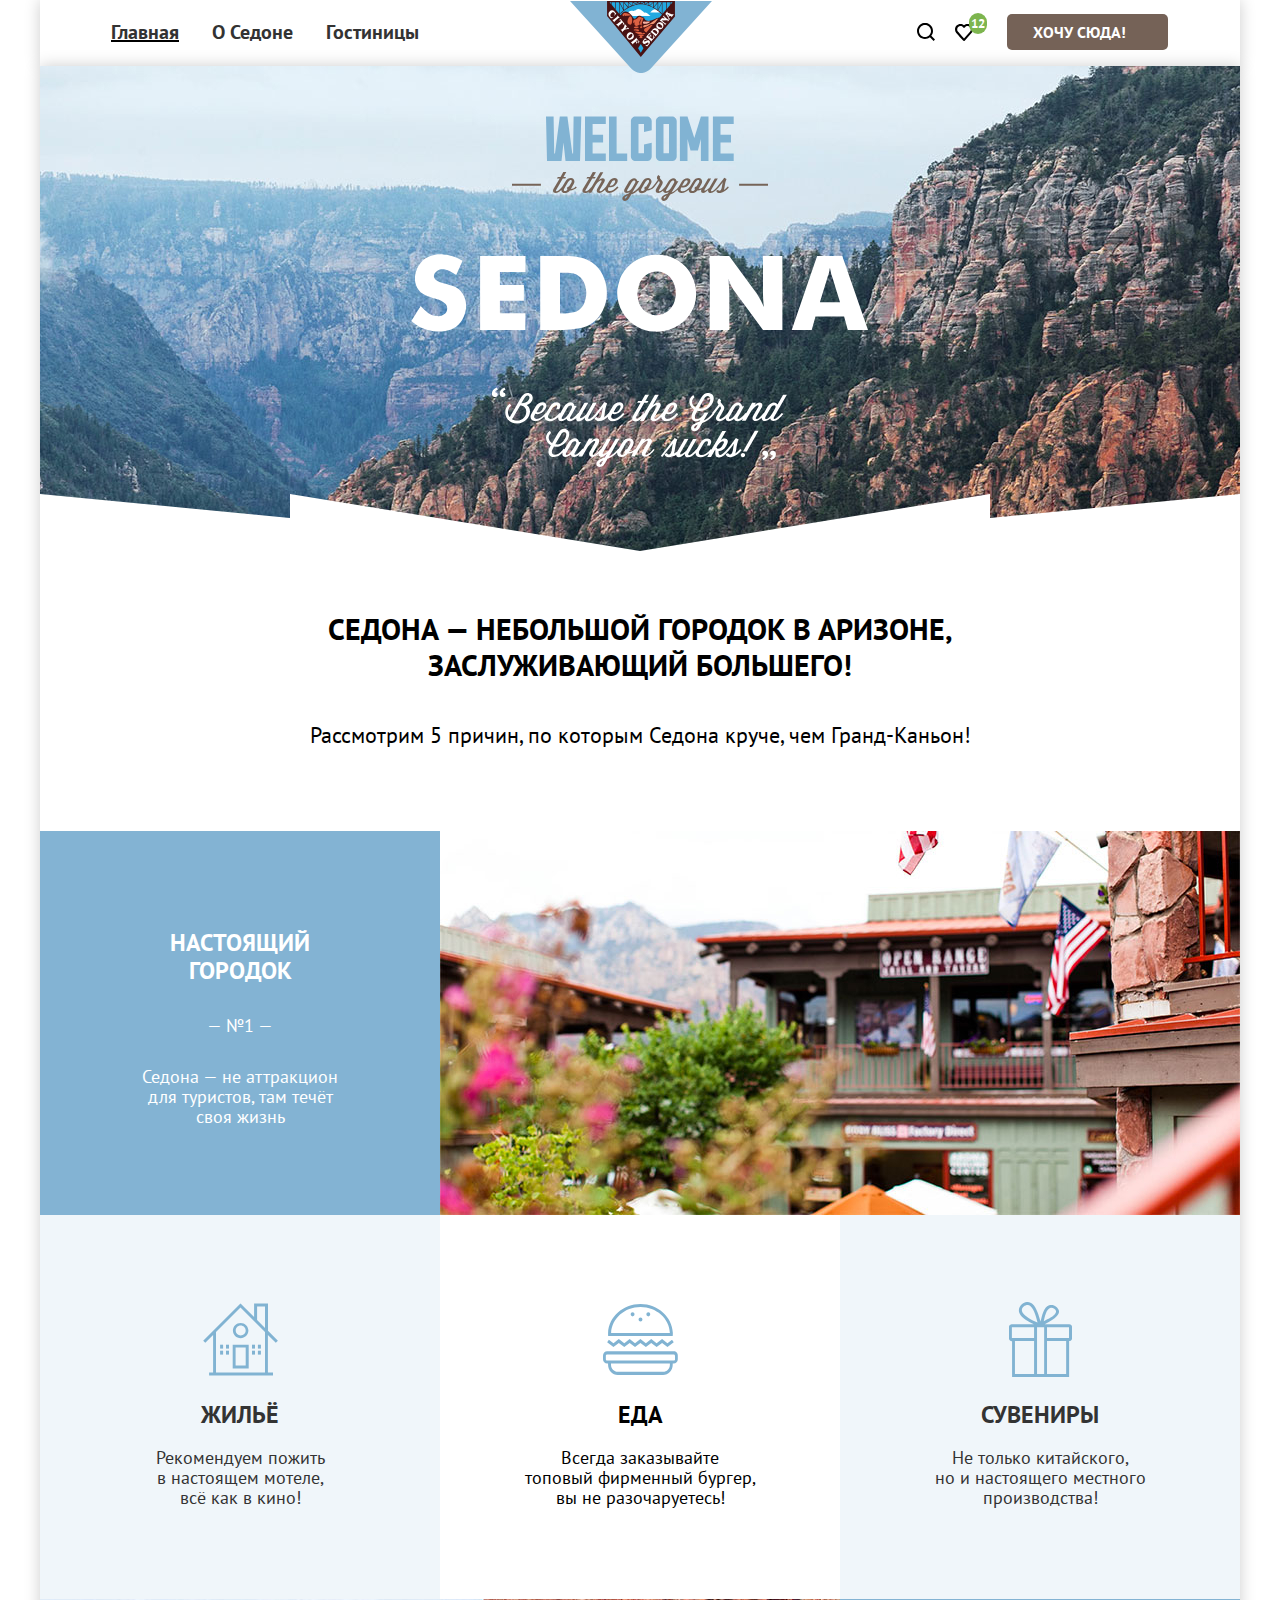
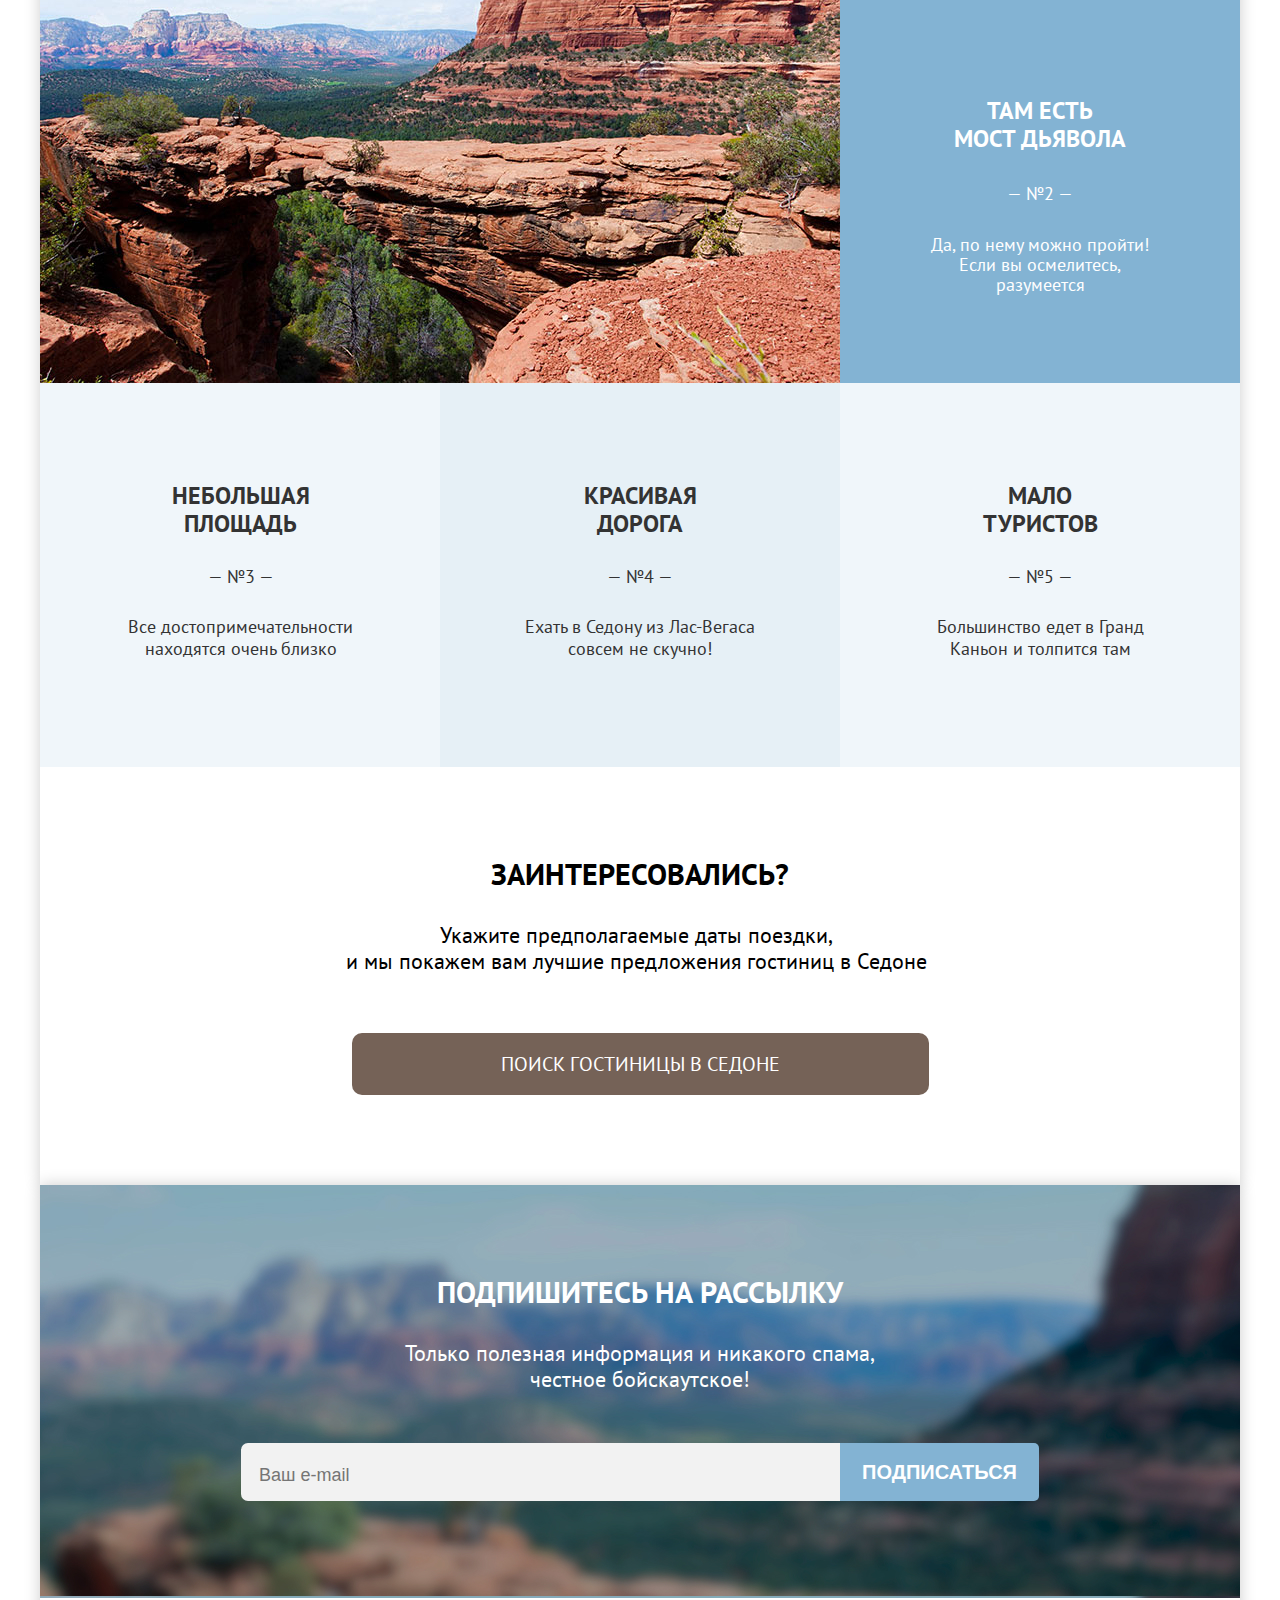
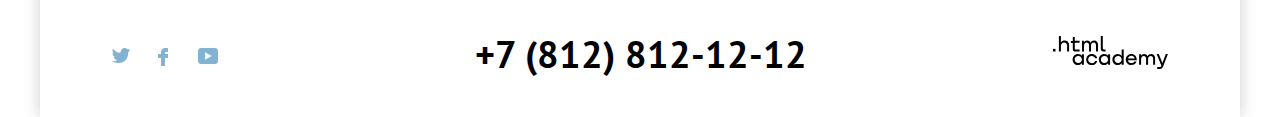
==== commit 36807bff: "Поправил по пиксель пёрфект" ====
--- a/index.html
+++ b/index.html
@@ -53,14 +53,14 @@
       <section class="page-contayner">
         <div class="vector_image1">
           <h1 class="visually-hidden">Добро пожаловать в великую Седону</h1>
-            <img src="img/welcome111.svg" width="505" height="419" alt="welcome_sedona">
-            <img class="vector" src="img/Vector.svg" width="100%" height="58px" alt="wector"> 
+            <img class="sedona" src="img/welcome111.svg" width="458" height="352" alt="welcome_sedona">
+            <div class="vector"></div>
         </div>
       </section>
       <section class="dignities">
         <h2 class="visually-hidden">О городке</h2>
         <p class="strong">СЕДОНА &mdash; НЕБОЛЬШОЙ ГОРОДОК В АРИЗОНЕ, ЗАСЛУЖИВАЮЩИЙ БОЛЬШЕГО!</p>
-        <p class="reasons">Рассмотрим 5 причин, по которым Седона круче, чем Гранд Каньон!</p>
+        <p class="reasons">Рассмотрим 5 причин, по которым Седона круче, чем Гранд-Каньон!</p>
       </section>
       <section class="dignities">
         <h2 class="visually-hidden">Достоинства</h2>
@@ -80,10 +80,10 @@
                 </p>
               </div>
             </div>
-            <img src="img/photo-1.jpg" width="885" height="428" alt="Город">
+            <img src="img/photo-1.jpg" width="800" height="384" alt="Город">
           </li>
           <li class="g3">
-            <img src="img/icon-1.svg" width="80" height="80" alt="Дом" class="icon">
+            <img src="img/icon-1.svg" width="75" height="75" alt="Дом" class="icon">
             <h3 class="dignities-title3">Жильё</h3>
             <p class="dignities-title2">Рекомендуем пожить
               <br>в настоящем мотеле,
@@ -91,7 +91,7 @@
             </p>
           </li>
           <li class="g4">
-            <img src="img/icon-2.svg" width="80" height="80" alt="Еда" class="icon">
+            <img src="img/icon-2.svg" width="75" height="75" alt="Еда" class="icon">
             <h3 class="dignities-title3">Еда</h3>
             <p class="dignities-title2">Всегда заказывайте 
               <br>топовый фирменный бургер, 
@@ -99,7 +99,7 @@
             </p>
           </li>
           <li class="g5">
-            <img src="img/icon-3.svg" width="80" height="80" alt="Подарки" class="icon">
+            <img src="img/icon-3.svg" width="75" height="75" alt="Подарки" class="icon">
             <h3 class="dignities-title3">Сувениры</h3>
             <p class="dignities-title2">Не только китайского,
               <br>но и настоящего местного
@@ -107,14 +107,14 @@
             </p>
           </li> 
           <li class="g6">
-            <img src="img/photo-2.jpg" width="900" height="428" alt="Мост дьявола">
+            <img src="img/photo-2.jpg" width="800" height="384" alt="Мост дьявола">
             <div class="g7">
               <h3 class="dignities-title4">Там есть <br>мост дьявола</h3>
               <div>
-                <p>&mdash; №2 &mdash;</p>
-              </div>
-              <div>
-                <p class="dignities-title2">
+                <p class="dignities-title6_1">&mdash; №2 &mdash;</p>
+              </div>
+              <div>
+                <p class="dignities-title6">
                   <br>Да, по нему можно пройти!
                   <br>Если вы осмелитесь,
                   <br>разумеется
@@ -132,7 +132,7 @@
           </li>
           <li class="g9">
             <h3 class="dignities-title">Красивая <br>дорога</h3>
-            <p>&mdash; №4 &mdash;</p> 
+            <p class="dignities-title6_1">&mdash; №4 &mdash;</p> 
             <p  class="dignities-title5">
               <br>Ехать в Седону из Лас-Вегаса
               <br>совсем не скучно!
@@ -140,7 +140,7 @@
           </li>
           <li class="g10">
             <h3 class="dignities-title">Мало <br>туристов</h3>
-            <p>&mdash; №5 &mdash;</p>
+            <p class="dignities-title6_1">&mdash; №5 &mdash;</p>
             <p  class="dignities-title5">
               <br>Большинство едет в Гранд
               <br>Каньон и толпится там
@@ -158,7 +158,6 @@
     </main>
     <footer class="page-footer">
       <section class="background">
-        <div class="background">
           <h2 class="visually-hidden">Подписаться</h2>
           <h3 class="page-footer-title">Подпишитесь на рассылку</h3>
           <p class="wythe text1">Только полезная информация и никакого спама, 
@@ -168,29 +167,28 @@
             <input class="e-mail" type="text" name="appointment-e-mail" placeholder="Ваш e-mail">
             <button class="button-link2" type="submit" value="Подписаться">Подписаться</button>
           </form>
-        </div>
       </section>
       <section class="footer-social">
         <h2 class="visually-hidden">Контакты</h2>
         <ul class="footer-social-list">
-          <li class="footer-social-item twitter">
-            <a class="button" href="https://twitter.com/htmlacademy_ru">
+          <li class="footer-social-item">
+            <a class="button6" href="https://twitter.com/htmlacademy_ru">
               <svg class="navigation-way" aria-hidden="true" focusable="false" width="18" height="15" viewBox="0 0 18 15" fill="none" xmlns="http://www.w3.org/2000/svg">
                 <path d="M11.6 0.200056C13.4 -0.299944 14.8 0.500056 15.4 1.40006C16.1 1.20006 16.8 0.900056 17.5 0.700056C17.5 1.60006 16.9 2.20006 16.6 2.50006C17.3 2.60006 18 1.90006 18 1.90006C17.8 2.90006 16.9 3.70006 16.3 3.90006C16.1 10.7001 13 15.1001 5.7 15.0001C5.1 15.0001 5.8 15.0001 5.2 15.0001C4.8 15.0001 0.8 14.5001 0 13.1001C2.4 13.3001 4.1 12.7001 5 11.9001C4 11.6001 2.1 11.5001 1.8 9.00006C2.2 9.10006 2.4 9.20006 3.1 9.10006C1.8 8.30006 0.4 7.50006 0.5 5.30006C0.8 5.60006 1.6 5.80006 1.9 5.80006C1.1 5.60006 -0.2 2.50006 0.9 0.900056C2.8 2.80006 4.9 4.50006 8.5 4.70006C8.7 2.30006 9.7 0.800056 11.6 0.200056Z" fill="#83B3D3"/>
               </svg>                
               <span class="visually-hidden">Twitter</span>
             </a>
           </li>
-          <li class="footer-social-item facebook">
-            <a class="button" href="https://www.facebook.com/htmlacademy">
+          <li class="facebook footer-social-item">
+            <a href="https://www.facebook.com/htmlacademy" class="button6">
               <svg class="navigation-way" aria-hidden="true" focusable="false" width="10" height="18" viewBox="0 0 10 18" fill="none" xmlns="http://www.w3.org/2000/svg">
                 <path d="M7 0C4.8 0 3 1.8 3 4V6H0V10H3V18H7V10H10V6H7V4H10V0H7Z" fill="#83B3D3"/>
               </svg>                
               <span class="visually-hidden">Facebook</span>
             </a>
           </li>
-          <li class="footer-social-item youtube">
-            <a class="button" href="https://www.youtube.com/c/HTMLAcademyRUS">
+          <li class="footer-social-item ">
+            <a class="button6" href="https://www.youtube.com/c/HTMLAcademyRUS">
               <svg class="navigation-way" aria-hidden="true" focusable="false" width="20" height="16" viewBox="0 0 20 16" fill="none" xmlns="http://www.w3.org/2000/svg">
                 <path d="M17 0H2.9C1.2 0 0 1.5 0 3.2V12.7C0 14.5 1.2 16 2.9 16H17.2C18.7 16 20.1 14.5 20.1 12.8V3.2C19.9 1.5 18.7 0 17 0ZM7 11.8V4.2L13.7 8L7 11.8Z" fill="#83B3D3"/>
               </svg>                
@@ -198,7 +196,7 @@
             </a>
           </li>
         </ul>
-        <div class="contacts-phone">
+        <div class="telefone">
           <address class="contacts-address">
             <a class="contacts-phone" href="tel:+78128121212"><b>+7 (812) 812-12-12</b></a>
           </address>
@@ -206,6 +204,20 @@
         <ul class="footer-social-list1">
           <li class="footer-social-item htmlacademy-link">
             <a class="academy" href="https://htmlacademy.ru/">
+              <svg width="115" height="34" viewBox="0 0 115 34" fill="none" xmlns="http://www.w3.org/2000/svg">
+                <path d="M0 12.8999V15.4999H2.5V12.8999H0Z" fill="black"/>
+                <path d="M11.6 4.5C10 4.5 8.80002 5.2 8.00002 6.2H7.90002V0H5.90002V15.5H7.90002V10.2C7.90002 8.1 9.20002 6.6 11.2 6.6C13 6.6 14.1 8 14.1 9.8V15.5H16.1V9.4C16.2 6.4 14.3 4.5 11.6 4.5Z" fill="black"/>
+                <path d="M26.6 4.8001H21.8V1.1001H19.8V4.9001H17.9V6.9001H19.8V12.9001C19.8 14.6001 20.8 15.6001 22.5 15.6001H26.6V13.6001H22.9C22.2 13.6001 21.8 13.2001 21.8 12.5001V6.8001H26.6V4.8001Z" fill="black"/>
+                <path d="M41.1 4.6001C39.5 4.6001 38.2 5.4001 37.6 6.7001H37.5C36.9 5.5001 35.7 4.6001 34.1 4.6001C32.7 4.6001 31.6 5.4001 31 6.4001H30.9V4.8001H29V15.4001H31V10.0001C31 8.0001 32 6.5001 33.6 6.5001C35.1 6.5001 36 7.5001 36 9.1001V15.4001H38V9.8001C38 7.4001 39.4 6.5001 40.6 6.5001C42.1 6.5001 43 7.5001 43 9.1001V15.4001H45V8.9001C45.1 6.4001 43.6 4.6001 41.1 4.6001Z" fill="black"/>
+                <path d="M47.8 12.7C47.8 14.4 48.8 15.4 50.6 15.4H52.6V13.4H50.9001C50.2001 13.4 49.8 13 49.8 12.3V0H47.8V12.7Z" fill="black"/>
+                <path d="M28.9 19.6999C28 18.5999 26.7 17.8999 25 17.8999C21.9 17.8999 19.6 20.1999 19.6 23.4999C19.6 26.7999 21.9 29.0999 25 29.0999C26.8 29.0999 28 28.2999 28.8 27.1999H28.9V28.7999H30.9V18.1999H28.9V19.6999ZM25.3 27.0999C23.1 27.0999 21.7 25.4999 21.7 23.4999C21.7 21.4999 23.1 19.8999 25.3 19.8999C27.5 19.8999 28.9 21.4999 28.9 23.4999C28.9 25.3999 27.5 27.0999 25.3 27.0999Z" fill="black"/>
+                <path d="M44.2 21.9999C43.7 19.5999 41.5999 17.8999 38.7999 17.8999C35.3999 17.8999 33.2 20.3999 33.2 23.4999C33.2 26.5999 35.3999 29.0999 38.7999 29.0999C41.5999 29.0999 43.7 27.2999 44.2 24.8999H42.0999C41.6999 26.1999 40.3999 27.1999 38.7999 27.1999C36.5999 27.1999 35.2 25.5999 35.2 23.5999C35.2 21.5999 36.5999 19.9999 38.7999 19.9999C40.3999 19.9999 41.5999 20.9999 42.0999 22.1999H44.2V21.9999Z" fill="black"/>
+                <path d="M55.1 19.6999C54.2 18.5999 52.9001 17.8999 51.2001 17.8999C48.1001 17.8999 45.8 20.1999 45.8 23.4999C45.8 26.7999 48.1001 29.0999 51.2001 29.0999C53.0001 29.0999 54.2 28.2999 55 27.1999H55.1V28.7999H57.1V18.1999H55.1V19.6999ZM51.5 27.0999C49.3 27.0999 47.9001 25.4999 47.9001 23.4999C47.9001 21.4999 49.3 19.8999 51.5 19.8999C53.7 19.8999 55.1 21.4999 55.1 23.4999C55.1 25.3999 53.6 27.0999 51.5 27.0999Z" fill="black"/>
+                <path d="M68.7 19.7999C67.8 18.6999 66.5 17.8999 64.8 17.8999C61.7 17.8999 59.4 20.1999 59.4 23.4999C59.4 26.7999 61.6 29.0999 64.8 29.0999C66.5 29.0999 67.8 28.2999 68.6 27.2999H68.7V28.7999H70.7V13.3999H68.7V19.7999ZM65.1 27.0999C62.9 27.0999 61.5 25.4999 61.5 23.4999C61.5 21.4999 62.9 19.8999 65.1 19.8999C67.3 19.8999 68.7 21.4999 68.7 23.4999C68.6 25.4999 67.2 27.0999 65.1 27.0999Z" fill="black"/>
+                <path d="M78.3 17.8999C75 17.8999 72.8 20.3999 72.8 23.4999C72.8 26.4999 74.9 29.0999 78.3 29.0999C80.8 29.0999 82.8 27.7999 83.5 25.4999H81.4C80.9 26.4999 79.8 27.0999 78.4 27.0999C76.5 27.0999 75.1 25.7999 75 24.1999H83.8C84 20.5999 81.8 17.8999 78.3 17.8999ZM78.3 19.7999C80 19.7999 81.3 20.7999 81.6 22.3999H75.1C75.4 20.8999 76.6 19.7999 78.3 19.7999Z" fill="black"/>
+                <path d="M98.2 17.8999C96.6 17.8999 95.3 18.6999 94.6 19.8999H94.5C93.9 18.6999 92.7 17.8999 91.1 17.8999C89.7 17.8999 88.6 18.5999 88 19.6999V18.1999H86.1V28.7999H88.1V23.3999C88.1 21.3999 89.1 19.9999 90.7 19.8999C92.2 19.8999 93.1 20.8999 93.1 22.4999V28.7999H95.1V23.1999C95.1 20.7999 96.5 19.8999 97.7 19.8999C99.2 19.8999 100.1 20.8999 100.1 22.4999V28.7999H102.1V22.2999C102.2 19.6999 100.7 17.8999 98.2 17.8999Z" fill="black"/>
+                <path d="M109.4 27.0001L105.8 18.1001H103.6L108.4 29.7001C108.1 30.6001 107.7 30.9001 106.7 30.9001H104.2V32.9001H106.7C108.5 32.9001 109.5 32.1001 110.2 30.3001L114.9 18.1001H112.8L109.4 27.0001Z" fill="black"/>
+                </svg>
               <span class="visually-hidden">.html academy</span>
             </a>
           </li>
--- a/css/styles.css
+++ b/css/styles.css
@@ -15,29 +15,23 @@
 }
 
 body {
-    display: flex;
-    flex-direction: column;
     min-height: 100%;
-    min-width: 1336px;
-    margin: 0;
-    padding: 0;
+    margin: 0;
     font-family: "PT Sans";
     font-size: 18px; 
     line-height: 21px;
-    align-content: space-around;
     box-shadow: 0px 0px 15px rgba(0, 0, 0, 0.2);
 }
 
 html {
     height: 100%;
-    width: 1336px;
-    margin-left: 43px;
 }
 
 .navigation {
     display: flex;
     width: 100%;
-    margin: 0 auto;
+    margin-left: auto;
+    margin-right: auto;
     justify-content: space-between;
     padding: 0;
 }
@@ -51,7 +45,7 @@
 }
 
 .icon {
-    padding-top: 100px;
+    padding-top: 87px;
 }
 
 .dignities {
@@ -64,40 +58,45 @@
     flex-wrap: nowrap;
     justify-content: space-between;
     align-items: center;
-    margin-top: 91px;
+    padding-top: 9px;
+    padding-bottom: 25px;
 }
 
 .navigation-item {
-    padding-left: 37px;
-    padding-right: 38px;
+    padding-left: 33px;
+    padding-right: 33px;
 }
 
 .footer-social-list {
     list-style-type: none;
     flex-wrap: wrap;
     display: flex;
-    margin-left: 30px;
+    margin-top: 32px;
+    padding-left: 72px;
 }
 .footer-social-list1 {
     list-style-type: none;
     flex-wrap: wrap;
     display: flex;
-    margin-right:91px;
-    margin-top: 23px;
-}
+    margin-right:72px;
+    margin-top: 29px;
+}
+
+.telefone {
+    margin-top: 9px;
+    margin-left: 14px;
+}
+
 .navigation-list {
     margin: 0;
     padding: 0;
-    margin-top: 21px;
-    margin-left: 81px;
-    margin-bottom: 20px;
-    display: flex;
-    max-width: 415px;
+    padding-left: 71px;
+    display: flex;
     list-style-type: none;
     flex-wrap: wrap;
     text-transform: capitalize;
     align-items: center;
-    margin-bottom: 18px;
+    padding-bottom: 15px;
 }
 
 .navigation-list1 {
@@ -107,15 +106,15 @@
     list-style-type: none;
     flex-wrap: wrap;
     align-items: center;
-    margin-right: 80px;
-    margin-top: 4px;
+    padding-right: 72px;
+    padding-bottom: 15px;
 }
 
 .vector_image3 {
-    width: 165px;
-    height: 78px;
-    position: absolute;
-    right: 407px;
+    width: 148px;
+    height: 72px;
+    padding-right: 55px;
+    padding-top: 1px;
 }
 
 .page-footer {
@@ -123,21 +122,23 @@
     display: flex;
     flex-direction: column;
     margin: 0 auto;
-    width: 100%;
-    padding: 0;
+    width: 1290px;
+    padding: 0;
+    width: 1200px;
+    box-shadow: 0px 0px 15px rgba(0, 0, 0, 0.2);
 }
 
 .text1 {
-    margin-top: 1px;
-    margin-bottom: 79px;
+    padding-bottom: 29px;
 }
 
 .main-container {
     flex-grow: 1;
-    width: 100%;
     margin: 0 auto;
     flex-wrap: wrap;
     padding: 0;
+    width: 1200px;
+    box-shadow: 0px 0px 15px rgba(0, 0, 0, 0.2);
 }
 
 .popularity {
@@ -169,13 +170,16 @@
     text-decoration: none;
     font-weight: bold;
     text-transform: uppercase;
-    margin: 0;
-    padding: 0;
-    height: 70px;
+    margin-left: auto;
+    margin-right: auto;
+    padding: 0;
+    height: 66px;
+    width: 1200px;
+    box-shadow: 0px 0px 15px rgba(0, 0, 0, 0.2);
 }
 
 .navigation-link {
-    font-size: 22px;
+    font-size: 20px;
     line-height: 26px;
     color: #333333;
     background: #FFFFFF;
@@ -201,18 +205,18 @@
     align-content: center;
     border: none;
     align-items: center;
-    margin-bottom: 30px;
+    margin-bottom: 97px;
 }
 
 .strong {
     width: 720px;
     height: 80px;
     font-weight: bold;
-    font-size: 33px;
-    line-height: 39px;
+    font-size: 30px;
+    line-height: 36px;
     margin: 0 auto;
-    margin-top: 69px;
-    margin-bottom: 36px;
+    padding-top: 49px;
+    padding-bottom: 26px;
 }
 
 .navigation-link:hover,
@@ -226,6 +230,11 @@
     background-color:  #68A2CA;
 }
 
+.button6:hover {
+    color: #68A2CA;
+    background-color:  #FFFFFF;
+}
+
 .button-link:hover,
 .button-link1:hover {
     color: #FFFFFF;
@@ -251,6 +260,10 @@
 }
 
 .button:active {
+    opacity: 0.3;
+}
+
+.button6:active {
     opacity: 0.3;
 }
 
@@ -302,8 +315,15 @@
     border-radius: 10px;
 }
 
+.button6:focus {
+    outline: 3px solid #83B3D3;
+    background-color: #FFFFFF;
+    box-sizing: border-box;
+    border-radius: 10px;  
+}
+
 .contacts-phone:focus,
-.academy:focus  {
+.academy:focus {
     color:  #756257;
     background-color: #FFFFFF;
     outline: 3px solid #83B3D3;
@@ -333,9 +353,10 @@
 }
 
 .reasons {
-    font-size: 25px;
+    font-size: 22px;
     line-height: 36px;
-    margin-bottom: 89px;
+    padding-bottom: 78px;
+    margin: 0;
 }
 
 .inner-header-title { 
@@ -350,32 +371,31 @@
 }
 
 .dignities-title {
-    padding-top: 69px;
-    font-size: 27px;
-    line-height: 30px; 
+    padding-top: 53px;
+    font-size: 24px;
+    line-height: 28px; 
+    padding-bottom: 4px;
     font-weight: bold;
-    font-style: normal;
-    text-align: center;
     text-transform: uppercase;
-    padding-bottom: 4px;
 }
 
 .point_out {
-    font-size: 24px;
-    line-height: 28px;
+    font-size: 22px;
+    line-height: 26px;
     width: 720px;
-    margin-bottom: 66px;
-    margin-right: 8px;
+    padding-bottom: 59px;
+    padding-right: 8px;
+    margin: 0;
 }
 
 .button-link1 {
     display: inline-block;
     border: none;
-    font-size: 22px;
+    font-size: 20px;
     line-height: 36px;
     color: #FFFFFF;
     background-color: #756257;
-    padding: 16px 165px;
+    padding: 13px 149px;
     text-decoration: none; 
     border-radius: 10px;
     cursor: pointer;
@@ -383,23 +403,21 @@
 } 
 
 .search1 {
-    margin-bottom: 50px;
+    margin-bottom: 47px;
 }
 
 .search_for_hotels-title {
     text-transform: uppercase;
-    font-size: 33px;
+    font-size: 30px;
     line-height: 36px;
-    margin-top: 82px;
-    margin-bottom: 13px;
+    padding-top: 37px;
 }
 
 .page-footer-title {
     font-size: 30px;
     line-height: 36px;
     color: #FFFFFF;
-    background-image: url(../img/background.jpg);
-    margin-top: 92px;
+    padding-top: 59px;
     text-transform: uppercase;
 }
 
@@ -409,27 +427,35 @@
     flex-wrap: wrap;
     align-content: space-around;
     text-align: center;
-    margin-top: 16px;
+    padding-top: 22px;
 }
 
 .button {
+    padding-right: 42px;
+    padding-left: 26px;
+    padding-top: 8px;
+    padding-bottom: 7px;
     border-radius: 5px;
-    padding-top: 11px;
-    padding-bottom: 11px;
-    padding-left: 45px;
-    padding-right: 47px;
     cursor: pointer;
+}
+
+.button6 {
+    cursor: pointer;
+}
+
+.facebook {
+    margin-left: 28px;
+    margin-right: 30px;
 }
 
 .button4 {
     border-radius: 15px;
-    font-size: 10px;
+    font-size: 13px;
     color: #FFFFFF;
     background-color:#7DB54F;
     margin: 0;
-    padding: 0;
     text-decoration: none; 
-    padding: 3px;
+    padding: 2px;
 }
 
 .amara {
@@ -443,17 +469,15 @@
     list-style-type: none;
     margin: 0;
     padding: 0;
-    grid-template-columns: repeat(3, 445px);
-    grid-template-rows: repeat(4, 428px);
+    grid-template-columns: 1fr 1fr 1fr;
+    grid-template-rows: 1fr 1fr 1fr 1fr;
 }
 
 .g1 {
     color: #FFFFFF;
     background: #83B3D3;
-    padding-top: 89px;
-    padding-left: 55px;
-    padding-right: 60px;
-    width: 336px;
+    padding-top: 74px;
+    width: 400px;
 }
 
 .g1_0 {
@@ -462,8 +486,8 @@
 }
 
 .g1_1 {
-    font-size: 20px;
-    line-height: 23px;
+    font-size: 18px;
+    line-height: 20px;
     margin: 0;
     padding: 0;
     padding-top: 13px;
@@ -477,20 +501,11 @@
 .g3 {
     color: #333333;
     background: rgba(131, 179, 211, 0.12);
-    padding-left: 33px;
-    padding-right: 30px;
-}
-
-.g4 {
-    padding-left: 75px;
-    padding-right: 75px;
 }
 
 .g5 {
     color: #333333;
     background: rgba(131, 179, 211, 0.12);
-    padding-left: 75px;
-    padding-right: 75px;
 }
 
 .g6 {
@@ -501,11 +516,7 @@
 .g7 {
     color: #FFFFFF;
     background: #83B3D3;
-    padding-left: 75px;
-    padding-right: 75px;
-    padding-top: 71px;
     width: 400px;
-    padding-top: 86px;
 }
 
 .g8 {
@@ -513,7 +524,7 @@
     background: rgba(131, 179, 211, 0.12);
     padding-left: 76px;
     padding-right: 75px;
-    padding-top: 13px;
+    padding-top: 22px;
 }
 
 .g9 {
@@ -521,7 +532,7 @@
     background: rgba(131, 179, 211, 0.2);
     padding-left: 75px;
     padding-right: 75px;
-    padding-top: 13px;
+    padding-top: 22px;
 }
 
 .g10 {
@@ -529,48 +540,62 @@
     background: rgba(131, 179, 211, 0.12);
     padding-left: 75px;
     padding-right: 75px;
-    padding-top: 13px;
+    padding-top: 22px;
 }
 
 .dignities-title1 {
-    font-size: 26px;
+    font-size: 24px;
     line-height: 28px; 
     font-weight: bold;
     font-style: normal;
     text-align: center;
     text-transform: uppercase;
-    padding-bottom: 12px;
+    padding-bottom: 6px;
 }
 
 .dignities-title3 {
-    font-size: 26px;
+    font-size: 24px;
+    line-height: 27px; 
+    font-weight: bold;
+    text-transform: uppercase;
+    margin: 0;
+    padding-top: 20px;
+}
+
+.dignities-title5 {
+    font-size: 18px;
+    line-height: 22px;
+    margin: 0;
+    padding-top: 7px; 
+}
+
+.dignities-title2 {
+    font-size: 18px;
+    line-height: 20px;
+    margin: 0;
+    padding: 0;
+    padding-top: 20px;
+}
+
+.dignities-title6 {
+    font-size: 18px;
+    line-height: 20px;
+    margin: 0;
+    padding-top: 11px;
+}
+
+.dignities-title6_1 {
+    margin: 0;
+}
+
+.dignities-title4 {
+    font-size: 24px;
     line-height: 28px; 
     font-weight: bold;
-    font-style: normal;
-    text-align: center;
     text-transform: uppercase;
-}
-
-.dignities-title5 {
-    font-size: 20px;
-    line-height: 21px; 
-}
-
-.dignities-title2 {
-    font-size: 20px;
-    line-height: 23px;
-    margin: 0;
-    padding: 0;
-}
-
-.dignities-title4 {
-    font-size: 26px;
-    line-height: 28px; 
-    font-weight: bold;
-    font-style: normal;
-    text-align: center;
-    text-transform: uppercase;
-    padding-bottom: 9px;
+    padding-bottom: 30px;
+    margin: 0;
+    padding-top: 98px;
 }
 
 .button3 {
@@ -583,7 +608,6 @@
     font-size: 22px;
     line-height: 26px;
     color: #FFFFFF;
-    background-image: url(../img/background.jpg);
 }
 
 .button-link2 {
@@ -597,11 +621,8 @@
     cursor: pointer;
     border: none;
     text-transform: uppercase;
-    padding-top: 21px;
-    padding-bottom: 18px;
-    padding-left: 34px;
-    padding-right: 33px;
-    border-radius: 5px;
+    border-radius: 0 5px 5px 0;
+    padding: 16px 22px;
 }
 
 .inner-header-list {
@@ -642,34 +663,23 @@
     color: #000000;
     background-color: #F2F2F2;
     border: none;
-    padding-left: 8px;
-    width: 641px;
-    height: 54px;
-    margin-left: 9px;
-    padding-top: 9px;
-    padding-bottom: 5px;
+    border-radius: 7px 0 0 7px;
+    width: 579px;
+    height: 50px;
+    padding-left: 18px;
+    padding-top: 7px;
 }
 
 .contacts-phone {
     text-transform: uppercase;
     color: #000000;
-    background-color: #F2F2F2;
+    background-color: white;
     font-style: normal;
     font-weight: normal; 
-    font-size: 42px;
+    font-size: 38px;
     line-height: 40px;  
-    margin: auto;
+    margin-left: 36px;
     text-decoration: none; 
-    margin-left: 138px;
-}
-
-.academy {
-    background-image: url(../img/logo_htmlacademy.svg);
-    height: 35px;
-    width: 115px;
-    cursor: pointer;
-    background-repeat: no-repeat;
-    display: block;
 }
 
 .inner-header,
@@ -780,22 +790,29 @@
 .background {
     background-image: url(../img/background.jpg);
     text-align: center;
-    display: contents;
 }
 
 .vector_image1 {
     background-image: url(../img/index-background.jpg);
     display: flex;
-    justify-content: center;
+    justify-content: space-evenly;
     flex-direction: column;
     align-items: center;
-    padding-top: 45px;
     background-size: 100%;
     height: 496px;
-}
-
-.vector{
-    margin-top: 20px;
+    background-repeat:no-repeat;
+}
+
+.sedona {
+    padding-top: 45px;
+    padding-bottom: 20px;
+}
+
+.vector {
+    background-image: url(../img/Vector.svg);
+    background-size: 100%;
+    width: 100%; 
+    height: 63px;
 }
 
 .navigation-link1 {
@@ -821,15 +838,15 @@
     position: relative;
     display: block;
     margin: 0;
-    right: 21px;
-    bottom: 11px;
+    right: 20px;
+    bottom: 10px;
     text-decoration: none;
 }
 
 .navigation-way {
     position: relative;
     display: block;
-    top: 0;
+    top: 0px;
     bottom: 0;
     left: 0;
     right: 0;
@@ -841,8 +858,8 @@
 }
 
 .heart {
-    margin-left: 26px;
-    margin-right: 18px;
+    margin-left: 20px;
+    margin-right: 16px;
 }
 
 .home {
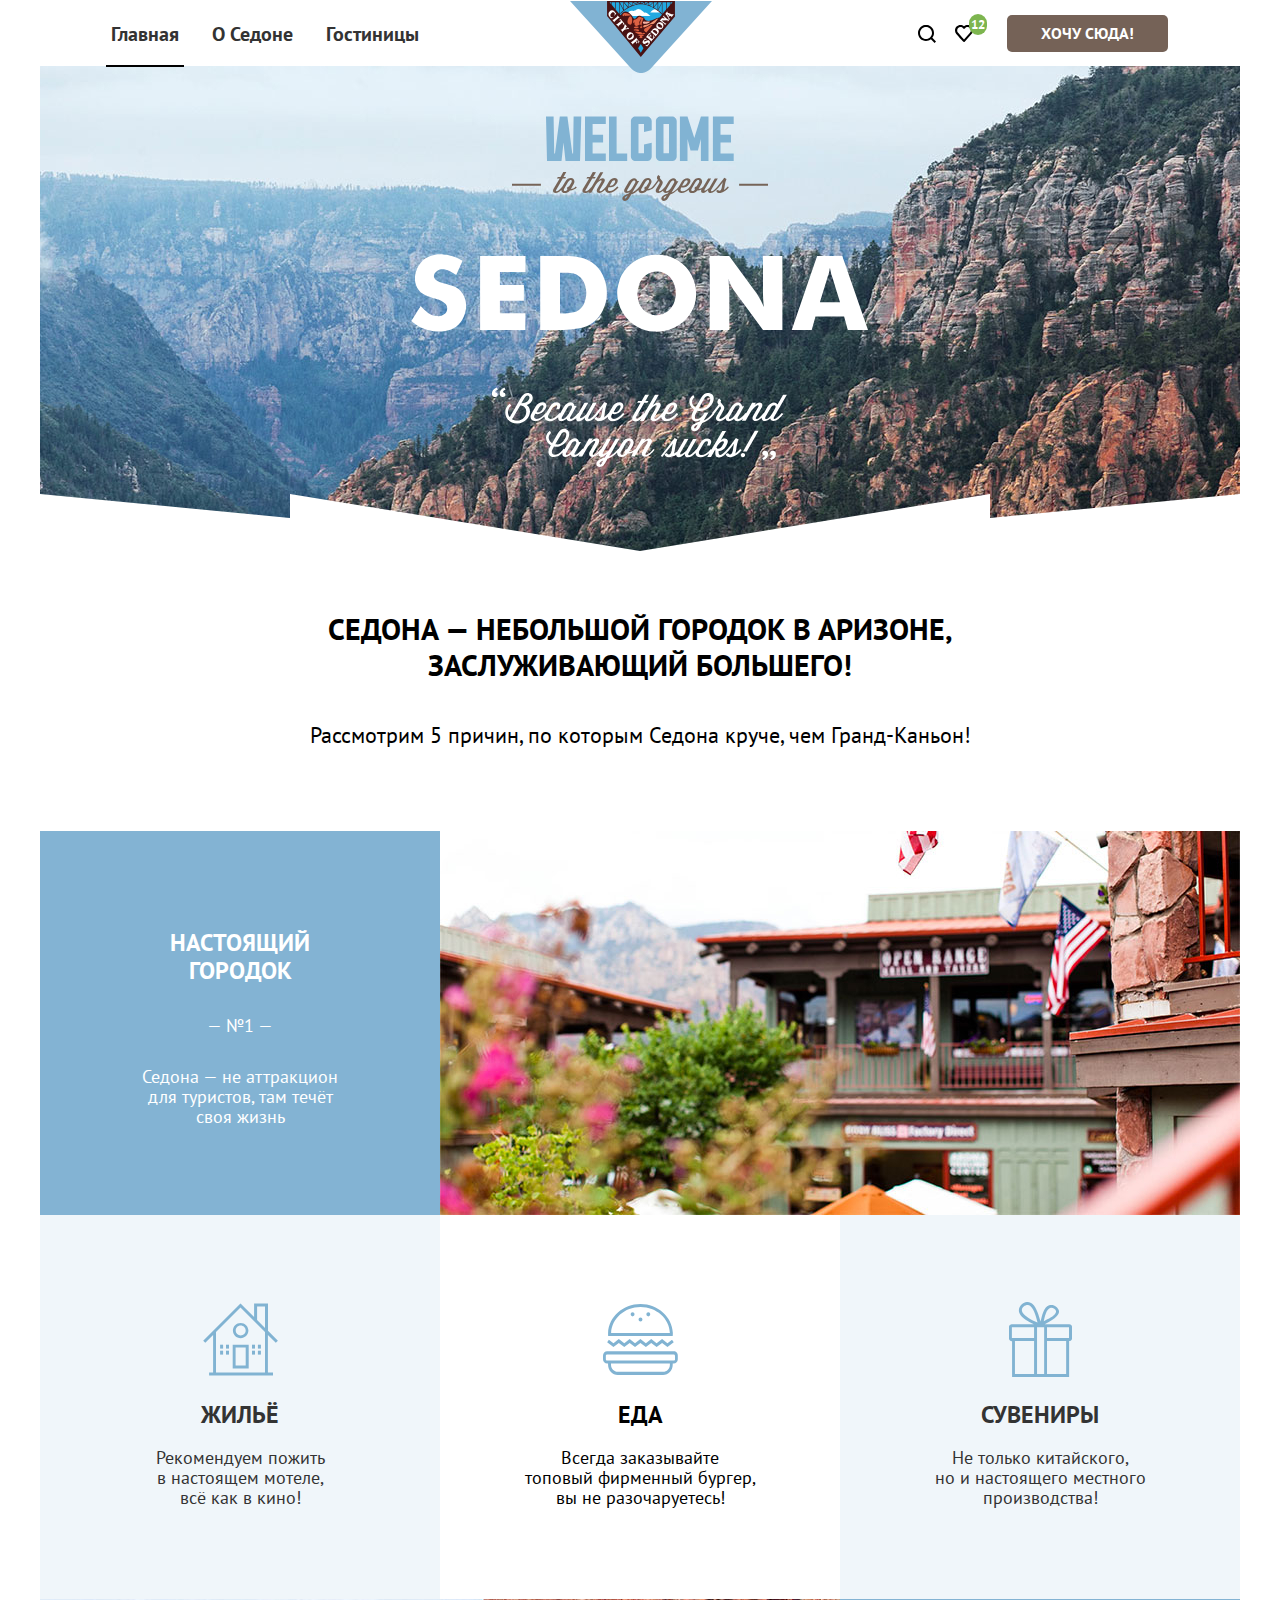
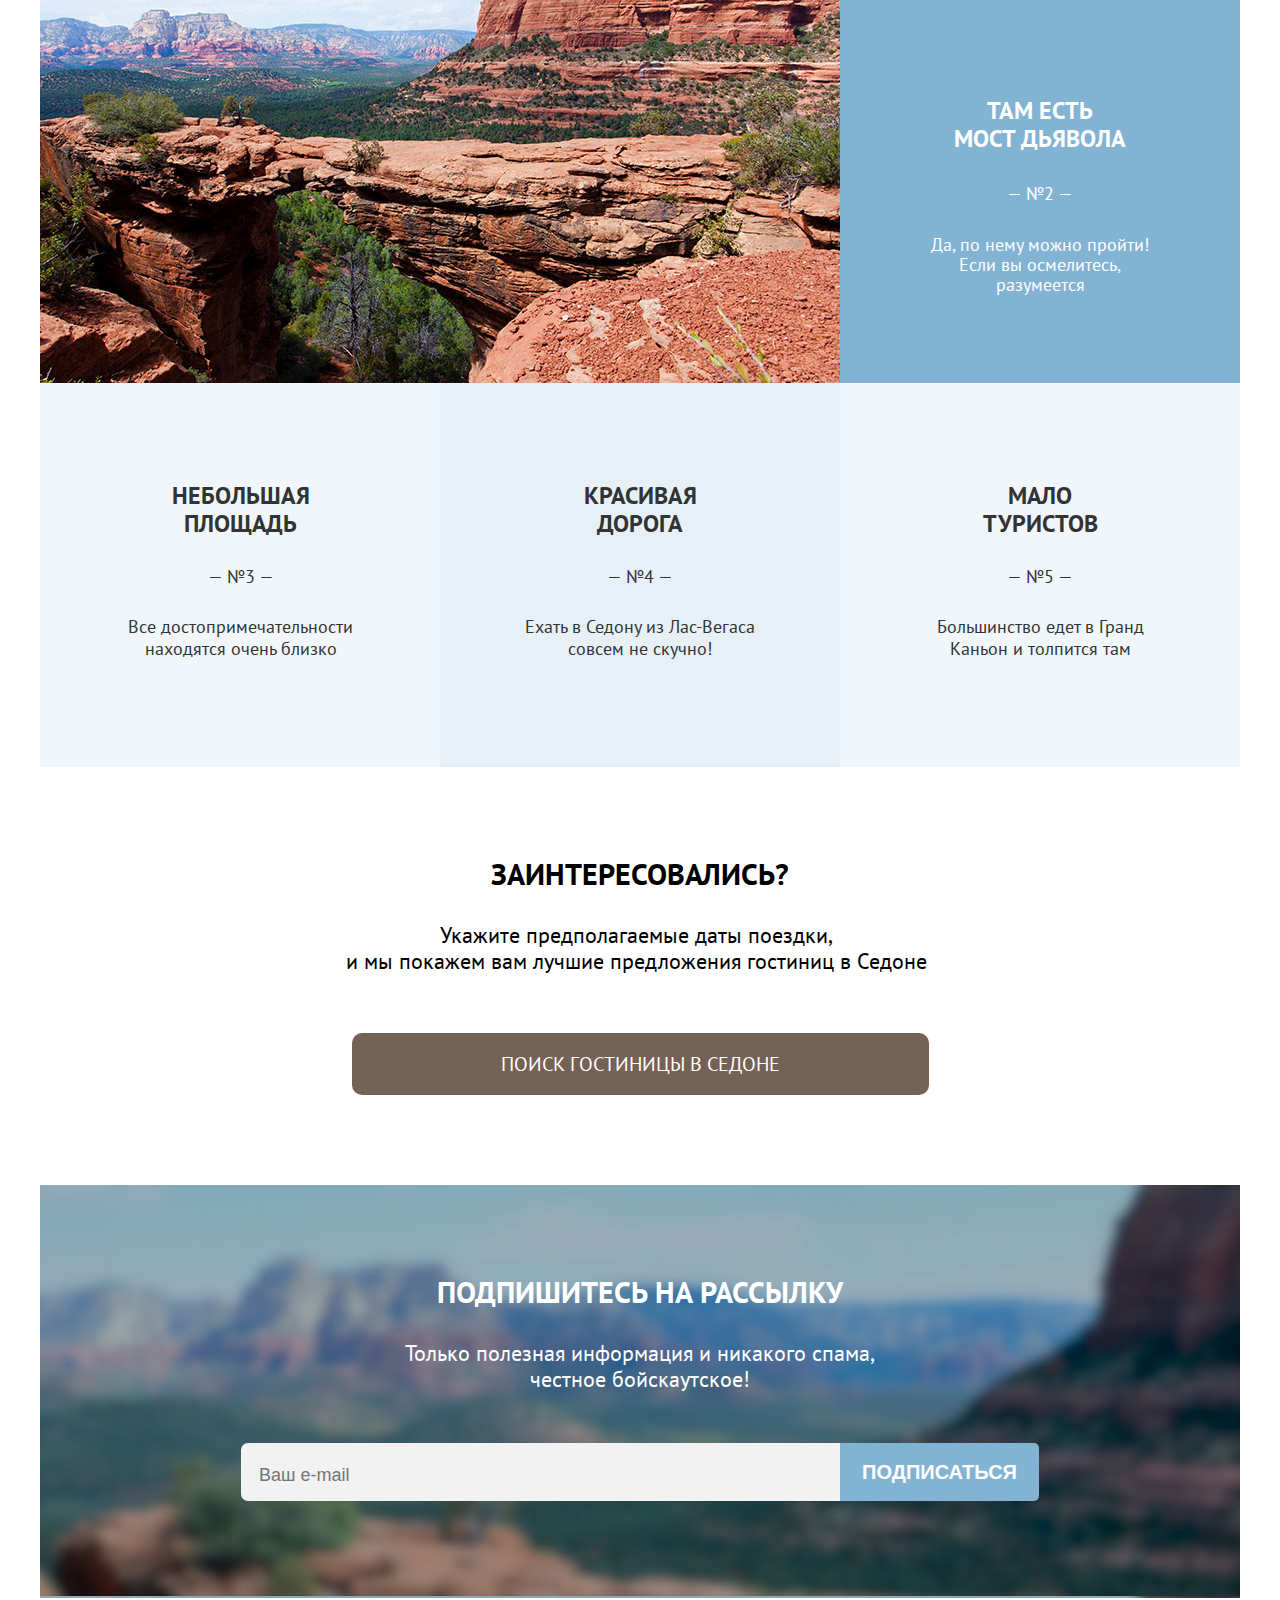
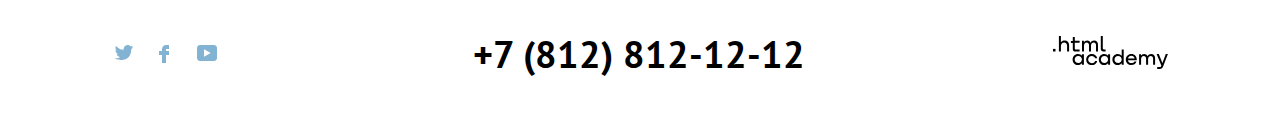
==== commit 3ba3525e: "Добавил тени" ====
--- a/index.html
+++ b/index.html
@@ -6,223 +6,225 @@
     <title>HTML Academy: Седона</title>
   </head>
   <body>
-    <header class="page-header">
-      <nav class="navigation">
-        <ul class="navigation-list">
-          <li class="navigation-item1 active">
-            <a class="navigation-link" href="index.html" >Главная</a>
-          </li>
-          <li class="navigation-item">
-            <a class="navigation-link" href="about.html" >О Седоне</a>
-          </li>
-          <li class="navigation-item2">
-            <a class="navigation-link" href="hotels.html">Гостиницы</a>
-          </li>
-        </ul>
-        <div>
-          <img class="vector_image3" src="img/sedona.svg" alt="логотип">
-        </div>
-        <ul class="navigation-list1">
-          <li class="navigation-user search">
-            <a href="#" class="navigation-link">
-              <svg class="navigation-icon" aria-hidden="true" focusable="false" width="18" height="18" viewBox="0 0 18 18" fill="none" xmlns="http://www.w3.org/2000/svg">
-                <path d="M18 16.5L14.3 12.8C15.3 11.5 16 9.8 16 7.9C16 3.5 12.4 -0.1 8 -0.1C3.6 -0.1 0 3.6 0 8C0 12.4 3.6 16 8 16C9.8 16 11.5 15.4 12.9 14.3L16.6 18L18 16.5ZM8 14C4.7 14 2 11.3 2 8C2 4.7 4.7 2 8 2C11.3 2 14 4.7 14 8C14 11.3 11.3 14 8 14Z" fill="black"/>
-              </svg>
-              <span class="visually-hidden">Поиск</span>
-            </a>
-          </li>
-          <li class="heart">
-            <a href="избранное" class="navigation-link">
-              <svg class="navigation-icon" aria-hidden="true" focusable="false" width="18" height="17" viewBox="0 0 18 17" fill="none" xmlns="http://www.w3.org/2000/svg">
-                <path d="M8.9 17C8.6 17 8.3 16.9 8.1 16.6C2.7 10.5 1.4 9.1 1.1 8.7C0.4 7.8 0 6.6 0 5.4C0 2.4 2.4 0 5.5 0C6.8 0 8 0.5 9 1.3C10 0.5 11.3 0 12.5 0C15.5 0 18 2.4 18 5.4C18 6.7 17.5 7.9 16.7 8.8L9.7 16.7C9.5 16.9 9.3 17 8.9 17ZM2.9 7.5C3.2 7.9 6.4 11.5 9 14.4L15.2 7.4C15.7 6.9 15.9 6.2 15.9 5.4C15.9 3.6 14.4 2.1 12.6 2.1C11.6 2.1 10.6 2.6 9.9 3.4C9.6 3.7 9.3 3.8 9 3.8C8.7 3.8 8.4 3.6 8.2 3.4C7.5 2.6 6.5 2.1 5.5 2.1C3.7 2.1 2.2 3.6 2.2 5.4C2.1 6.3 2.5 7 2.9 7.5C2.8 7.5 2.8 7.5 2.9 7.5Z" fill="black"/>
+    <div class="shadow">
+      <header class="page-header">
+        <nav class="navigation">
+          <ul class="navigation-list">
+            <li class="navigation-item1 active">
+              <a class="navigation-link" href="index.html" >Главная</a>
+            </li>
+            <li class="navigation-item">
+              <a class="navigation-link" href="about.html" >О Седоне</a>
+            </li>
+            <li class="navigation-item2">
+              <a class="navigation-link" href="hotels.html">Гостиницы</a>
+            </li>
+          </ul>
+          <div>
+            <img class="vector_image3" src="img/sedona.svg" alt="логотип">
+          </div>
+          <ul class="navigation-list1">
+            <li class="navigation-user search">
+              <a href="#" class="navigation-link">
+                <svg class="navigation-icon" aria-hidden="true" focusable="false" width="18" height="18" viewBox="0 0 18 18" fill="none" xmlns="http://www.w3.org/2000/svg">
+                  <path d="M18 16.5L14.3 12.8C15.3 11.5 16 9.8 16 7.9C16 3.5 12.4 -0.1 8 -0.1C3.6 -0.1 0 3.6 0 8C0 12.4 3.6 16 8 16C9.8 16 11.5 15.4 12.9 14.3L16.6 18L18 16.5ZM8 14C4.7 14 2 11.3 2 8C2 4.7 4.7 2 8 2C11.3 2 14 4.7 14 8C14 11.3 11.3 14 8 14Z" fill="black"/>
                 </svg>
-              <span class="visually-hidden">Избранное</span>
-            </a>
-          </li>
-          <li class="navigation-icons">
-            <a class="button4" href="#">               
-              <span>12</span>
-            </a></li>
-          <li class="navigation-items">
-            <a href="#" class=" button navigation-link1 button-link">Хочу сюда!</a>
-          </li>
-        </ul>
-      </nav>
-    </header>
-    <main class="main-container">
-      <section class="page-contayner">
-        <div class="vector_image1">
-          <h1 class="visually-hidden">Добро пожаловать в великую Седону</h1>
-            <img class="sedona" src="img/welcome111.svg" width="458" height="352" alt="welcome_sedona">
-            <div class="vector"></div>
-        </div>
-      </section>
-      <section class="dignities">
-        <h2 class="visually-hidden">О городке</h2>
-        <p class="strong">СЕДОНА &mdash; НЕБОЛЬШОЙ ГОРОДОК В АРИЗОНЕ, ЗАСЛУЖИВАЮЩИЙ БОЛЬШЕГО!</p>
-        <p class="reasons">Рассмотрим 5 причин, по которым Седона круче, чем Гранд-Каньон!</p>
-      </section>
-      <section class="dignities">
-        <h2 class="visually-hidden">Достоинства</h2>
-        <ul class="grid">
-          <li class="g2">
-            <div class="g1">
-              <div>
-                <h3 class="dignities-title1">Настоящий <br>городок</h3>
+                <span class="visually-hidden">Поиск</span>
+              </a>
+            </li>
+            <li class="heart">
+              <a href="избранное" class="navigation-link">
+                <svg class="navigation-icon" aria-hidden="true" focusable="false" width="18" height="17" viewBox="0 0 18 17" fill="none" xmlns="http://www.w3.org/2000/svg">
+                  <path d="M8.9 17C8.6 17 8.3 16.9 8.1 16.6C2.7 10.5 1.4 9.1 1.1 8.7C0.4 7.8 0 6.6 0 5.4C0 2.4 2.4 0 5.5 0C6.8 0 8 0.5 9 1.3C10 0.5 11.3 0 12.5 0C15.5 0 18 2.4 18 5.4C18 6.7 17.5 7.9 16.7 8.8L9.7 16.7C9.5 16.9 9.3 17 8.9 17ZM2.9 7.5C3.2 7.9 6.4 11.5 9 14.4L15.2 7.4C15.7 6.9 15.9 6.2 15.9 5.4C15.9 3.6 14.4 2.1 12.6 2.1C11.6 2.1 10.6 2.6 9.9 3.4C9.6 3.7 9.3 3.8 9 3.8C8.7 3.8 8.4 3.6 8.2 3.4C7.5 2.6 6.5 2.1 5.5 2.1C3.7 2.1 2.2 3.6 2.2 5.4C2.1 6.3 2.5 7 2.9 7.5C2.8 7.5 2.8 7.5 2.9 7.5Z" fill="black"/>
+                  </svg>
+                <span class="visually-hidden">Избранное</span>
+              </a>
+            </li>
+            <li class="navigation-icons">
+              <a class="button4" href="#">               
+                <span>12</span>
+              </a></li>
+            <li class="navigation-items">
+              <a href="#" class=" button navigation-link1 button-link">Хочу сюда!</a>
+            </li>
+          </ul>
+        </nav>
+      </header>
+      <main class="main-container">
+        <section class="page-contayner">
+          <div class="vector_image1">
+            <h1 class="visually-hidden">Добро пожаловать в великую Седону</h1>
+              <img class="sedona" src="img/welcome111.svg" width="458" height="352" alt="welcome_sedona">
+              <div class="vector"></div>
+          </div>
+        </section>
+        <section class="dignities">
+          <h2 class="visually-hidden">О городке</h2>
+          <p class="strong">СЕДОНА &mdash; НЕБОЛЬШОЙ ГОРОДОК В АРИЗОНЕ, ЗАСЛУЖИВАЮЩИЙ БОЛЬШЕГО!</p>
+          <p class="reasons">Рассмотрим 5 причин, по которым Седона круче, чем Гранд-Каньон!</p>
+        </section>
+        <section class="dignities">
+          <h2 class="visually-hidden">Достоинства</h2>
+          <ul class="grid">
+            <li class="g2">
+              <div class="g1">
+                <div>
+                  <h3 class="dignities-title1">Настоящий <br>городок</h3>
+                </div>
+                <div>
+                  <p class="g1_0">&mdash; №1 &mdash;</p>
+                </div>
+                <div class="g1_1">
+                  <p>Седона — не аттракцион
+                  <br>для туристов, там течёт
+                  <br>своя жизнь
+                  </p>
+                </div>
               </div>
-              <div>
-                <p class="g1_0">&mdash; №1 &mdash;</p>
+              <img src="img/photo-1.jpg" width="800" height="384" alt="Город">
+            </li>
+            <li class="g3">
+              <img src="img/icon-1.svg" width="75" height="75" alt="Дом" class="icon">
+              <h3 class="dignities-title3">Жильё</h3>
+              <p class="dignities-title2">Рекомендуем пожить
+                <br>в настоящем мотеле,
+                <br>всё как в кино!
+              </p>
+            </li>
+            <li class="g4">
+              <img src="img/icon-2.svg" width="75" height="75" alt="Еда" class="icon">
+              <h3 class="dignities-title3">Еда</h3>
+              <p class="dignities-title2">Всегда заказывайте 
+                <br>топовый фирменный бургер, 
+                <br>вы не разочаруетесь!
+              </p>
+            </li>
+            <li class="g5">
+              <img src="img/icon-3.svg" width="75" height="75" alt="Подарки" class="icon">
+              <h3 class="dignities-title3">Сувениры</h3>
+              <p class="dignities-title2">Не только китайского,
+                <br>но и настоящего местного
+                <br>производства!
+              </p>
+            </li> 
+            <li class="g6">
+              <img src="img/photo-2.jpg" width="800" height="384" alt="Мост дьявола">
+              <div class="g7">
+                <h3 class="dignities-title4">Там есть <br>мост дьявола</h3>
+                <div>
+                  <p class="dignities-title6_1">&mdash; №2 &mdash;</p>
+                </div>
+                <div>
+                  <p class="dignities-title6">
+                    <br>Да, по нему можно пройти!
+                    <br>Если вы осмелитесь,
+                    <br>разумеется
+                  </p>
+                </div>
               </div>
-              <div class="g1_1">
-                <p>Седона — не аттракцион
-                <br>для туристов, там течёт
-                <br>своя жизнь
-                </p>
-              </div>
-            </div>
-            <img src="img/photo-1.jpg" width="800" height="384" alt="Город">
-          </li>
-          <li class="g3">
-            <img src="img/icon-1.svg" width="75" height="75" alt="Дом" class="icon">
-            <h3 class="dignities-title3">Жильё</h3>
-            <p class="dignities-title2">Рекомендуем пожить
-              <br>в настоящем мотеле,
-              <br>всё как в кино!
+            </li>
+            <li class="g8">
+              <h3 class="dignities-title">Небольшая <br>площадь</h3>
+              <p class="g1_0">&mdash; №3 &mdash;</p>
+              <p class="dignities-title5">
+                <br>Все достопримечательности
+                <br>находятся очень близко
+              </p>
+            </li>
+            <li class="g9">
+              <h3 class="dignities-title">Красивая <br>дорога</h3>
+              <p class="dignities-title6_1">&mdash; №4 &mdash;</p> 
+              <p  class="dignities-title5">
+                <br>Ехать в Седону из Лас-Вегаса
+                <br>совсем не скучно!
+              </p>
+            </li>
+            <li class="g10">
+              <h3 class="dignities-title">Мало <br>туристов</h3>
+              <p class="dignities-title6_1">&mdash; №5 &mdash;</p>
+              <p  class="dignities-title5">
+                <br>Большинство едет в Гранд
+                <br>Каньон и толпится там
+              </p>
+            </li>
+          </ul>
+        </section>
+        <section class="search_for_hotels">
+          <h2 class="visually-hidden">Поиск гостиниц</h2>
+          <h3 class="search_for_hotels-title">Заинтересовались?</h3>
+          <p class="point_out">Укажите предполагаемые даты поездки,
+            <br>и мы покажем вам лучшие предложения гостиниц в Седоне</p>
+          <div class="search1"><a class="button-link1" href="hotels.html">ПОИСК ГОСТИНИЦЫ В СЕДОНЕ</a></div>
+        </section>
+      </main>
+      <footer class="page-footer">
+        <section class="background">
+            <h2 class="visually-hidden">Подписаться</h2>
+            <h3 class="page-footer-title">Подпишитесь на рассылку</h3>
+            <p class="wythe text1">Только полезная информация и никакого спама, 
+              <br>честное бойскаутское!
             </p>
-          </li>
-          <li class="g4">
-            <img src="img/icon-2.svg" width="75" height="75" alt="Еда" class="icon">
-            <h3 class="dignities-title3">Еда</h3>
-            <p class="dignities-title2">Всегда заказывайте 
-              <br>топовый фирменный бургер, 
-              <br>вы не разочаруетесь!
-            </p>
-          </li>
-          <li class="g5">
-            <img src="img/icon-3.svg" width="75" height="75" alt="Подарки" class="icon">
-            <h3 class="dignities-title3">Сувениры</h3>
-            <p class="dignities-title2">Не только китайского,
-              <br>но и настоящего местного
-              <br>производства!
-            </p>
-          </li> 
-          <li class="g6">
-            <img src="img/photo-2.jpg" width="800" height="384" alt="Мост дьявола">
-            <div class="g7">
-              <h3 class="dignities-title4">Там есть <br>мост дьявола</h3>
-              <div>
-                <p class="dignities-title6_1">&mdash; №2 &mdash;</p>
-              </div>
-              <div>
-                <p class="dignities-title6">
-                  <br>Да, по нему можно пройти!
-                  <br>Если вы осмелитесь,
-                  <br>разумеется
-                </p>
-              </div>
-            </div>
-          </li>
-          <li class="g8">
-            <h3 class="dignities-title">Небольшая <br>площадь</h3>
-            <p class="g1_0">&mdash; №3 &mdash;</p>
-            <p class="dignities-title5">
-              <br>Все достопримечательности
-              <br>находятся очень близко
-            </p>
-          </li>
-          <li class="g9">
-            <h3 class="dignities-title">Красивая <br>дорога</h3>
-            <p class="dignities-title6_1">&mdash; №4 &mdash;</p> 
-            <p  class="dignities-title5">
-              <br>Ехать в Седону из Лас-Вегаса
-              <br>совсем не скучно!
-            </p>
-          </li>
-          <li class="g10">
-            <h3 class="dignities-title">Мало <br>туристов</h3>
-            <p class="dignities-title6_1">&mdash; №5 &mdash;</p>
-            <p  class="dignities-title5">
-              <br>Большинство едет в Гранд
-              <br>Каньон и толпится там
-            </p>
-          </li>
-        </ul>
-      </section>
-      <section class="search_for_hotels">
-        <h2 class="visually-hidden">Поиск гостиниц</h2>
-        <h3 class="search_for_hotels-title">Заинтересовались?</h3>
-        <p class="point_out">Укажите предполагаемые даты поездки,
-          <br>и мы покажем вам лучшие предложения гостиниц в Седоне</p>
-        <div class="search1"><a class="button-link1" href="hotels.html">ПОИСК ГОСТИНИЦЫ В СЕДОНЕ</a></div>
-      </section>
-    </main>
-    <footer class="page-footer">
-      <section class="background">
-          <h2 class="visually-hidden">Подписаться</h2>
-          <h3 class="page-footer-title">Подпишитесь на рассылку</h3>
-          <p class="wythe text1">Только полезная информация и никакого спама, 
-            <br>честное бойскаутское!
-          </p>
-          <form  action="https://echo.htmlacademy.ru/" class="subscribe">
-            <input class="e-mail" type="text" name="appointment-e-mail" placeholder="Ваш e-mail">
-            <button class="button-link2" type="submit" value="Подписаться">Подписаться</button>
-          </form>
-      </section>
-      <section class="footer-social">
-        <h2 class="visually-hidden">Контакты</h2>
-        <ul class="footer-social-list">
-          <li class="footer-social-item">
-            <a class="button6" href="https://twitter.com/htmlacademy_ru">
-              <svg class="navigation-way" aria-hidden="true" focusable="false" width="18" height="15" viewBox="0 0 18 15" fill="none" xmlns="http://www.w3.org/2000/svg">
-                <path d="M11.6 0.200056C13.4 -0.299944 14.8 0.500056 15.4 1.40006C16.1 1.20006 16.8 0.900056 17.5 0.700056C17.5 1.60006 16.9 2.20006 16.6 2.50006C17.3 2.60006 18 1.90006 18 1.90006C17.8 2.90006 16.9 3.70006 16.3 3.90006C16.1 10.7001 13 15.1001 5.7 15.0001C5.1 15.0001 5.8 15.0001 5.2 15.0001C4.8 15.0001 0.8 14.5001 0 13.1001C2.4 13.3001 4.1 12.7001 5 11.9001C4 11.6001 2.1 11.5001 1.8 9.00006C2.2 9.10006 2.4 9.20006 3.1 9.10006C1.8 8.30006 0.4 7.50006 0.5 5.30006C0.8 5.60006 1.6 5.80006 1.9 5.80006C1.1 5.60006 -0.2 2.50006 0.9 0.900056C2.8 2.80006 4.9 4.50006 8.5 4.70006C8.7 2.30006 9.7 0.800056 11.6 0.200056Z" fill="#83B3D3"/>
-              </svg>                
-              <span class="visually-hidden">Twitter</span>
-            </a>
-          </li>
-          <li class="facebook footer-social-item">
-            <a href="https://www.facebook.com/htmlacademy" class="button6">
-              <svg class="navigation-way" aria-hidden="true" focusable="false" width="10" height="18" viewBox="0 0 10 18" fill="none" xmlns="http://www.w3.org/2000/svg">
-                <path d="M7 0C4.8 0 3 1.8 3 4V6H0V10H3V18H7V10H10V6H7V4H10V0H7Z" fill="#83B3D3"/>
-              </svg>                
-              <span class="visually-hidden">Facebook</span>
-            </a>
-          </li>
-          <li class="footer-social-item ">
-            <a class="button6" href="https://www.youtube.com/c/HTMLAcademyRUS">
-              <svg class="navigation-way" aria-hidden="true" focusable="false" width="20" height="16" viewBox="0 0 20 16" fill="none" xmlns="http://www.w3.org/2000/svg">
-                <path d="M17 0H2.9C1.2 0 0 1.5 0 3.2V12.7C0 14.5 1.2 16 2.9 16H17.2C18.7 16 20.1 14.5 20.1 12.8V3.2C19.9 1.5 18.7 0 17 0ZM7 11.8V4.2L13.7 8L7 11.8Z" fill="#83B3D3"/>
-              </svg>                
-              <span class="visually-hidden">Youtube</span>
-            </a>
-          </li>
-        </ul>
-        <div class="telefone">
-          <address class="contacts-address">
-            <a class="contacts-phone" href="tel:+78128121212"><b>+7 (812) 812-12-12</b></a>
-          </address>
-        </div>
-        <ul class="footer-social-list1">
-          <li class="footer-social-item htmlacademy-link">
-            <a class="academy" href="https://htmlacademy.ru/">
-              <svg width="115" height="34" viewBox="0 0 115 34" fill="none" xmlns="http://www.w3.org/2000/svg">
-                <path d="M0 12.8999V15.4999H2.5V12.8999H0Z" fill="black"/>
-                <path d="M11.6 4.5C10 4.5 8.80002 5.2 8.00002 6.2H7.90002V0H5.90002V15.5H7.90002V10.2C7.90002 8.1 9.20002 6.6 11.2 6.6C13 6.6 14.1 8 14.1 9.8V15.5H16.1V9.4C16.2 6.4 14.3 4.5 11.6 4.5Z" fill="black"/>
-                <path d="M26.6 4.8001H21.8V1.1001H19.8V4.9001H17.9V6.9001H19.8V12.9001C19.8 14.6001 20.8 15.6001 22.5 15.6001H26.6V13.6001H22.9C22.2 13.6001 21.8 13.2001 21.8 12.5001V6.8001H26.6V4.8001Z" fill="black"/>
-                <path d="M41.1 4.6001C39.5 4.6001 38.2 5.4001 37.6 6.7001H37.5C36.9 5.5001 35.7 4.6001 34.1 4.6001C32.7 4.6001 31.6 5.4001 31 6.4001H30.9V4.8001H29V15.4001H31V10.0001C31 8.0001 32 6.5001 33.6 6.5001C35.1 6.5001 36 7.5001 36 9.1001V15.4001H38V9.8001C38 7.4001 39.4 6.5001 40.6 6.5001C42.1 6.5001 43 7.5001 43 9.1001V15.4001H45V8.9001C45.1 6.4001 43.6 4.6001 41.1 4.6001Z" fill="black"/>
-                <path d="M47.8 12.7C47.8 14.4 48.8 15.4 50.6 15.4H52.6V13.4H50.9001C50.2001 13.4 49.8 13 49.8 12.3V0H47.8V12.7Z" fill="black"/>
-                <path d="M28.9 19.6999C28 18.5999 26.7 17.8999 25 17.8999C21.9 17.8999 19.6 20.1999 19.6 23.4999C19.6 26.7999 21.9 29.0999 25 29.0999C26.8 29.0999 28 28.2999 28.8 27.1999H28.9V28.7999H30.9V18.1999H28.9V19.6999ZM25.3 27.0999C23.1 27.0999 21.7 25.4999 21.7 23.4999C21.7 21.4999 23.1 19.8999 25.3 19.8999C27.5 19.8999 28.9 21.4999 28.9 23.4999C28.9 25.3999 27.5 27.0999 25.3 27.0999Z" fill="black"/>
-                <path d="M44.2 21.9999C43.7 19.5999 41.5999 17.8999 38.7999 17.8999C35.3999 17.8999 33.2 20.3999 33.2 23.4999C33.2 26.5999 35.3999 29.0999 38.7999 29.0999C41.5999 29.0999 43.7 27.2999 44.2 24.8999H42.0999C41.6999 26.1999 40.3999 27.1999 38.7999 27.1999C36.5999 27.1999 35.2 25.5999 35.2 23.5999C35.2 21.5999 36.5999 19.9999 38.7999 19.9999C40.3999 19.9999 41.5999 20.9999 42.0999 22.1999H44.2V21.9999Z" fill="black"/>
-                <path d="M55.1 19.6999C54.2 18.5999 52.9001 17.8999 51.2001 17.8999C48.1001 17.8999 45.8 20.1999 45.8 23.4999C45.8 26.7999 48.1001 29.0999 51.2001 29.0999C53.0001 29.0999 54.2 28.2999 55 27.1999H55.1V28.7999H57.1V18.1999H55.1V19.6999ZM51.5 27.0999C49.3 27.0999 47.9001 25.4999 47.9001 23.4999C47.9001 21.4999 49.3 19.8999 51.5 19.8999C53.7 19.8999 55.1 21.4999 55.1 23.4999C55.1 25.3999 53.6 27.0999 51.5 27.0999Z" fill="black"/>
-                <path d="M68.7 19.7999C67.8 18.6999 66.5 17.8999 64.8 17.8999C61.7 17.8999 59.4 20.1999 59.4 23.4999C59.4 26.7999 61.6 29.0999 64.8 29.0999C66.5 29.0999 67.8 28.2999 68.6 27.2999H68.7V28.7999H70.7V13.3999H68.7V19.7999ZM65.1 27.0999C62.9 27.0999 61.5 25.4999 61.5 23.4999C61.5 21.4999 62.9 19.8999 65.1 19.8999C67.3 19.8999 68.7 21.4999 68.7 23.4999C68.6 25.4999 67.2 27.0999 65.1 27.0999Z" fill="black"/>
-                <path d="M78.3 17.8999C75 17.8999 72.8 20.3999 72.8 23.4999C72.8 26.4999 74.9 29.0999 78.3 29.0999C80.8 29.0999 82.8 27.7999 83.5 25.4999H81.4C80.9 26.4999 79.8 27.0999 78.4 27.0999C76.5 27.0999 75.1 25.7999 75 24.1999H83.8C84 20.5999 81.8 17.8999 78.3 17.8999ZM78.3 19.7999C80 19.7999 81.3 20.7999 81.6 22.3999H75.1C75.4 20.8999 76.6 19.7999 78.3 19.7999Z" fill="black"/>
-                <path d="M98.2 17.8999C96.6 17.8999 95.3 18.6999 94.6 19.8999H94.5C93.9 18.6999 92.7 17.8999 91.1 17.8999C89.7 17.8999 88.6 18.5999 88 19.6999V18.1999H86.1V28.7999H88.1V23.3999C88.1 21.3999 89.1 19.9999 90.7 19.8999C92.2 19.8999 93.1 20.8999 93.1 22.4999V28.7999H95.1V23.1999C95.1 20.7999 96.5 19.8999 97.7 19.8999C99.2 19.8999 100.1 20.8999 100.1 22.4999V28.7999H102.1V22.2999C102.2 19.6999 100.7 17.8999 98.2 17.8999Z" fill="black"/>
-                <path d="M109.4 27.0001L105.8 18.1001H103.6L108.4 29.7001C108.1 30.6001 107.7 30.9001 106.7 30.9001H104.2V32.9001H106.7C108.5 32.9001 109.5 32.1001 110.2 30.3001L114.9 18.1001H112.8L109.4 27.0001Z" fill="black"/>
-                </svg>
-              <span class="visually-hidden">.html academy</span>
-            </a>
-          </li>
-        </ul>
-      </section>
-    </footer>
+            <form  action="https://echo.htmlacademy.ru/" class="subscribe">
+              <input class="e-mail" type="text" name="appointment-e-mail" placeholder="Ваш e-mail">
+              <button class="button-link2" type="submit" value="Подписаться">Подписаться</button>
+            </form>
+        </section>
+        <section class="footer-social">
+          <h2 class="visually-hidden">Контакты</h2>
+          <ul class="footer-social-list">
+            <li class="footer-social-item">
+              <a class="button6" href="https://twitter.com/htmlacademy_ru">
+                <svg class="navigation-way" aria-hidden="true" focusable="false" width="18" height="15" viewBox="0 0 18 15" fill="none" xmlns="http://www.w3.org/2000/svg">
+                  <path d="M11.6 0.200056C13.4 -0.299944 14.8 0.500056 15.4 1.40006C16.1 1.20006 16.8 0.900056 17.5 0.700056C17.5 1.60006 16.9 2.20006 16.6 2.50006C17.3 2.60006 18 1.90006 18 1.90006C17.8 2.90006 16.9 3.70006 16.3 3.90006C16.1 10.7001 13 15.1001 5.7 15.0001C5.1 15.0001 5.8 15.0001 5.2 15.0001C4.8 15.0001 0.8 14.5001 0 13.1001C2.4 13.3001 4.1 12.7001 5 11.9001C4 11.6001 2.1 11.5001 1.8 9.00006C2.2 9.10006 2.4 9.20006 3.1 9.10006C1.8 8.30006 0.4 7.50006 0.5 5.30006C0.8 5.60006 1.6 5.80006 1.9 5.80006C1.1 5.60006 -0.2 2.50006 0.9 0.900056C2.8 2.80006 4.9 4.50006 8.5 4.70006C8.7 2.30006 9.7 0.800056 11.6 0.200056Z" fill="#83B3D3"/>
+                </svg>                
+                <span class="visually-hidden">Twitter</span>
+              </a>
+            </li>
+            <li class="facebook footer-social-item">
+              <a href="https://www.facebook.com/htmlacademy" class="button6">
+                <svg class="navigation-way" aria-hidden="true" focusable="false" width="10" height="18" viewBox="0 0 10 18" fill="none" xmlns="http://www.w3.org/2000/svg">
+                  <path d="M7 0C4.8 0 3 1.8 3 4V6H0V10H3V18H7V10H10V6H7V4H10V0H7Z" fill="#83B3D3"/>
+                </svg>                
+                <span class="visually-hidden">Facebook</span>
+              </a>
+            </li>
+            <li class="footer-social-item ">
+              <a class="button6" href="https://www.youtube.com/c/HTMLAcademyRUS">
+                <svg class="navigation-way" aria-hidden="true" focusable="false" width="20" height="16" viewBox="0 0 20 16" fill="none" xmlns="http://www.w3.org/2000/svg">
+                  <path d="M17 0H2.9C1.2 0 0 1.5 0 3.2V12.7C0 14.5 1.2 16 2.9 16H17.2C18.7 16 20.1 14.5 20.1 12.8V3.2C19.9 1.5 18.7 0 17 0ZM7 11.8V4.2L13.7 8L7 11.8Z" fill="#83B3D3"/>
+                </svg>                
+                <span class="visually-hidden">Youtube</span>
+              </a>
+            </li>
+          </ul>
+          <div class="telefone">
+            <address class="contacts-address">
+              <a class="contacts-phone" href="tel:+78128121212"><b>+7 (812) 812-12-12</b></a>
+            </address>
+          </div>
+          <ul class="footer-social-list1">
+            <li class="footer-social-item htmlacademy-link">
+              <a class="academy" href="https://htmlacademy.ru/">
+                <svg width="115" height="34" viewBox="0 0 115 34" fill="none" xmlns="http://www.w3.org/2000/svg">
+                  <path d="M0 12.8999V15.4999H2.5V12.8999H0Z" fill="black"/>
+                  <path d="M11.6 4.5C10 4.5 8.80002 5.2 8.00002 6.2H7.90002V0H5.90002V15.5H7.90002V10.2C7.90002 8.1 9.20002 6.6 11.2 6.6C13 6.6 14.1 8 14.1 9.8V15.5H16.1V9.4C16.2 6.4 14.3 4.5 11.6 4.5Z" fill="black"/>
+                  <path d="M26.6 4.8001H21.8V1.1001H19.8V4.9001H17.9V6.9001H19.8V12.9001C19.8 14.6001 20.8 15.6001 22.5 15.6001H26.6V13.6001H22.9C22.2 13.6001 21.8 13.2001 21.8 12.5001V6.8001H26.6V4.8001Z" fill="black"/>
+                  <path d="M41.1 4.6001C39.5 4.6001 38.2 5.4001 37.6 6.7001H37.5C36.9 5.5001 35.7 4.6001 34.1 4.6001C32.7 4.6001 31.6 5.4001 31 6.4001H30.9V4.8001H29V15.4001H31V10.0001C31 8.0001 32 6.5001 33.6 6.5001C35.1 6.5001 36 7.5001 36 9.1001V15.4001H38V9.8001C38 7.4001 39.4 6.5001 40.6 6.5001C42.1 6.5001 43 7.5001 43 9.1001V15.4001H45V8.9001C45.1 6.4001 43.6 4.6001 41.1 4.6001Z" fill="black"/>
+                  <path d="M47.8 12.7C47.8 14.4 48.8 15.4 50.6 15.4H52.6V13.4H50.9001C50.2001 13.4 49.8 13 49.8 12.3V0H47.8V12.7Z" fill="black"/>
+                  <path d="M28.9 19.6999C28 18.5999 26.7 17.8999 25 17.8999C21.9 17.8999 19.6 20.1999 19.6 23.4999C19.6 26.7999 21.9 29.0999 25 29.0999C26.8 29.0999 28 28.2999 28.8 27.1999H28.9V28.7999H30.9V18.1999H28.9V19.6999ZM25.3 27.0999C23.1 27.0999 21.7 25.4999 21.7 23.4999C21.7 21.4999 23.1 19.8999 25.3 19.8999C27.5 19.8999 28.9 21.4999 28.9 23.4999C28.9 25.3999 27.5 27.0999 25.3 27.0999Z" fill="black"/>
+                  <path d="M44.2 21.9999C43.7 19.5999 41.5999 17.8999 38.7999 17.8999C35.3999 17.8999 33.2 20.3999 33.2 23.4999C33.2 26.5999 35.3999 29.0999 38.7999 29.0999C41.5999 29.0999 43.7 27.2999 44.2 24.8999H42.0999C41.6999 26.1999 40.3999 27.1999 38.7999 27.1999C36.5999 27.1999 35.2 25.5999 35.2 23.5999C35.2 21.5999 36.5999 19.9999 38.7999 19.9999C40.3999 19.9999 41.5999 20.9999 42.0999 22.1999H44.2V21.9999Z" fill="black"/>
+                  <path d="M55.1 19.6999C54.2 18.5999 52.9001 17.8999 51.2001 17.8999C48.1001 17.8999 45.8 20.1999 45.8 23.4999C45.8 26.7999 48.1001 29.0999 51.2001 29.0999C53.0001 29.0999 54.2 28.2999 55 27.1999H55.1V28.7999H57.1V18.1999H55.1V19.6999ZM51.5 27.0999C49.3 27.0999 47.9001 25.4999 47.9001 23.4999C47.9001 21.4999 49.3 19.8999 51.5 19.8999C53.7 19.8999 55.1 21.4999 55.1 23.4999C55.1 25.3999 53.6 27.0999 51.5 27.0999Z" fill="black"/>
+                  <path d="M68.7 19.7999C67.8 18.6999 66.5 17.8999 64.8 17.8999C61.7 17.8999 59.4 20.1999 59.4 23.4999C59.4 26.7999 61.6 29.0999 64.8 29.0999C66.5 29.0999 67.8 28.2999 68.6 27.2999H68.7V28.7999H70.7V13.3999H68.7V19.7999ZM65.1 27.0999C62.9 27.0999 61.5 25.4999 61.5 23.4999C61.5 21.4999 62.9 19.8999 65.1 19.8999C67.3 19.8999 68.7 21.4999 68.7 23.4999C68.6 25.4999 67.2 27.0999 65.1 27.0999Z" fill="black"/>
+                  <path d="M78.3 17.8999C75 17.8999 72.8 20.3999 72.8 23.4999C72.8 26.4999 74.9 29.0999 78.3 29.0999C80.8 29.0999 82.8 27.7999 83.5 25.4999H81.4C80.9 26.4999 79.8 27.0999 78.4 27.0999C76.5 27.0999 75.1 25.7999 75 24.1999H83.8C84 20.5999 81.8 17.8999 78.3 17.8999ZM78.3 19.7999C80 19.7999 81.3 20.7999 81.6 22.3999H75.1C75.4 20.8999 76.6 19.7999 78.3 19.7999Z" fill="black"/>
+                  <path d="M98.2 17.8999C96.6 17.8999 95.3 18.6999 94.6 19.8999H94.5C93.9 18.6999 92.7 17.8999 91.1 17.8999C89.7 17.8999 88.6 18.5999 88 19.6999V18.1999H86.1V28.7999H88.1V23.3999C88.1 21.3999 89.1 19.9999 90.7 19.8999C92.2 19.8999 93.1 20.8999 93.1 22.4999V28.7999H95.1V23.1999C95.1 20.7999 96.5 19.8999 97.7 19.8999C99.2 19.8999 100.1 20.8999 100.1 22.4999V28.7999H102.1V22.2999C102.2 19.6999 100.7 17.8999 98.2 17.8999Z" fill="black"/>
+                  <path d="M109.4 27.0001L105.8 18.1001H103.6L108.4 29.7001C108.1 30.6001 107.7 30.9001 106.7 30.9001H104.2V32.9001H106.7C108.5 32.9001 109.5 32.1001 110.2 30.3001L114.9 18.1001H112.8L109.4 27.0001Z" fill="black"/>
+                  </svg>
+                <span class="visually-hidden">.html academy</span>
+              </a>
+            </li>
+          </ul>
+        </section>
+      </footer>
+    </div>
   </body>
 </html>
--- a/css/styles.css
+++ b/css/styles.css
@@ -63,16 +63,16 @@
 }
 
 .navigation-item {
-    padding-left: 33px;
-    padding-right: 33px;
+    padding-left: 23px;
+    padding-right: 23px;
 }
 
 .footer-social-list {
     list-style-type: none;
     flex-wrap: wrap;
     display: flex;
-    margin-top: 32px;
-    padding-left: 72px;
+    margin-top: 27px;
+    padding-left: 67px;
 }
 .footer-social-list1 {
     list-style-type: none;
@@ -84,13 +84,13 @@
 
 .telefone {
     margin-top: 9px;
-    margin-left: 14px;
+    margin-left: 4px;
 }
 
 .navigation-list {
     margin: 0;
     padding: 0;
-    padding-left: 71px;
+    padding-left: 66px;
     display: flex;
     list-style-type: none;
     flex-wrap: wrap;
@@ -125,7 +125,6 @@
     width: 1290px;
     padding: 0;
     width: 1200px;
-    box-shadow: 0px 0px 15px rgba(0, 0, 0, 0.2);
 }
 
 .text1 {
@@ -138,7 +137,10 @@
     flex-wrap: wrap;
     padding: 0;
     width: 1200px;
-    box-shadow: 0px 0px 15px rgba(0, 0, 0, 0.2);
+}
+
+.shadow {
+    box-shadow: 0 0 15px 0 rgba(0, 0, 0, 0.2);
 }
 
 .popularity {
@@ -175,7 +177,6 @@
     padding: 0;
     height: 66px;
     width: 1200px;
-    box-shadow: 0px 0px 15px rgba(0, 0, 0, 0.2);
 }
 
 .navigation-link {
@@ -184,10 +185,15 @@
     color: #333333;
     background: #FFFFFF;
     text-decoration: none; 
+    display: block;
+    padding: 5px;
 }
 
 .active {
-    text-decoration: underline; 
+    text-decoration: none; 
+    border-bottom: 2px #000000 solid;
+    padding-bottom: 13px;
+    padding-top: 16px;
 }
 
 .button-link {
@@ -431,21 +437,23 @@
 }
 
 .button {
-    padding-right: 42px;
-    padding-left: 26px;
+    padding-right: 34px;
+    padding-left: 34px;
     padding-top: 8px;
-    padding-bottom: 7px;
+    padding-bottom: 8px;
     border-radius: 5px;
     cursor: pointer;
 }
 
 .button6 {
     cursor: pointer;
+    display: block;
+    padding: 8px;
 }
 
 .facebook {
-    margin-left: 28px;
-    margin-right: 30px;
+    margin-left: 10px;
+    margin-right: 12px;
 }
 
 .button4 {
@@ -858,8 +866,8 @@
 }
 
 .heart {
-    margin-left: 20px;
-    margin-right: 16px;
+    margin-left: 9px;
+    margin-right: 11px;
 }
 
 .home {
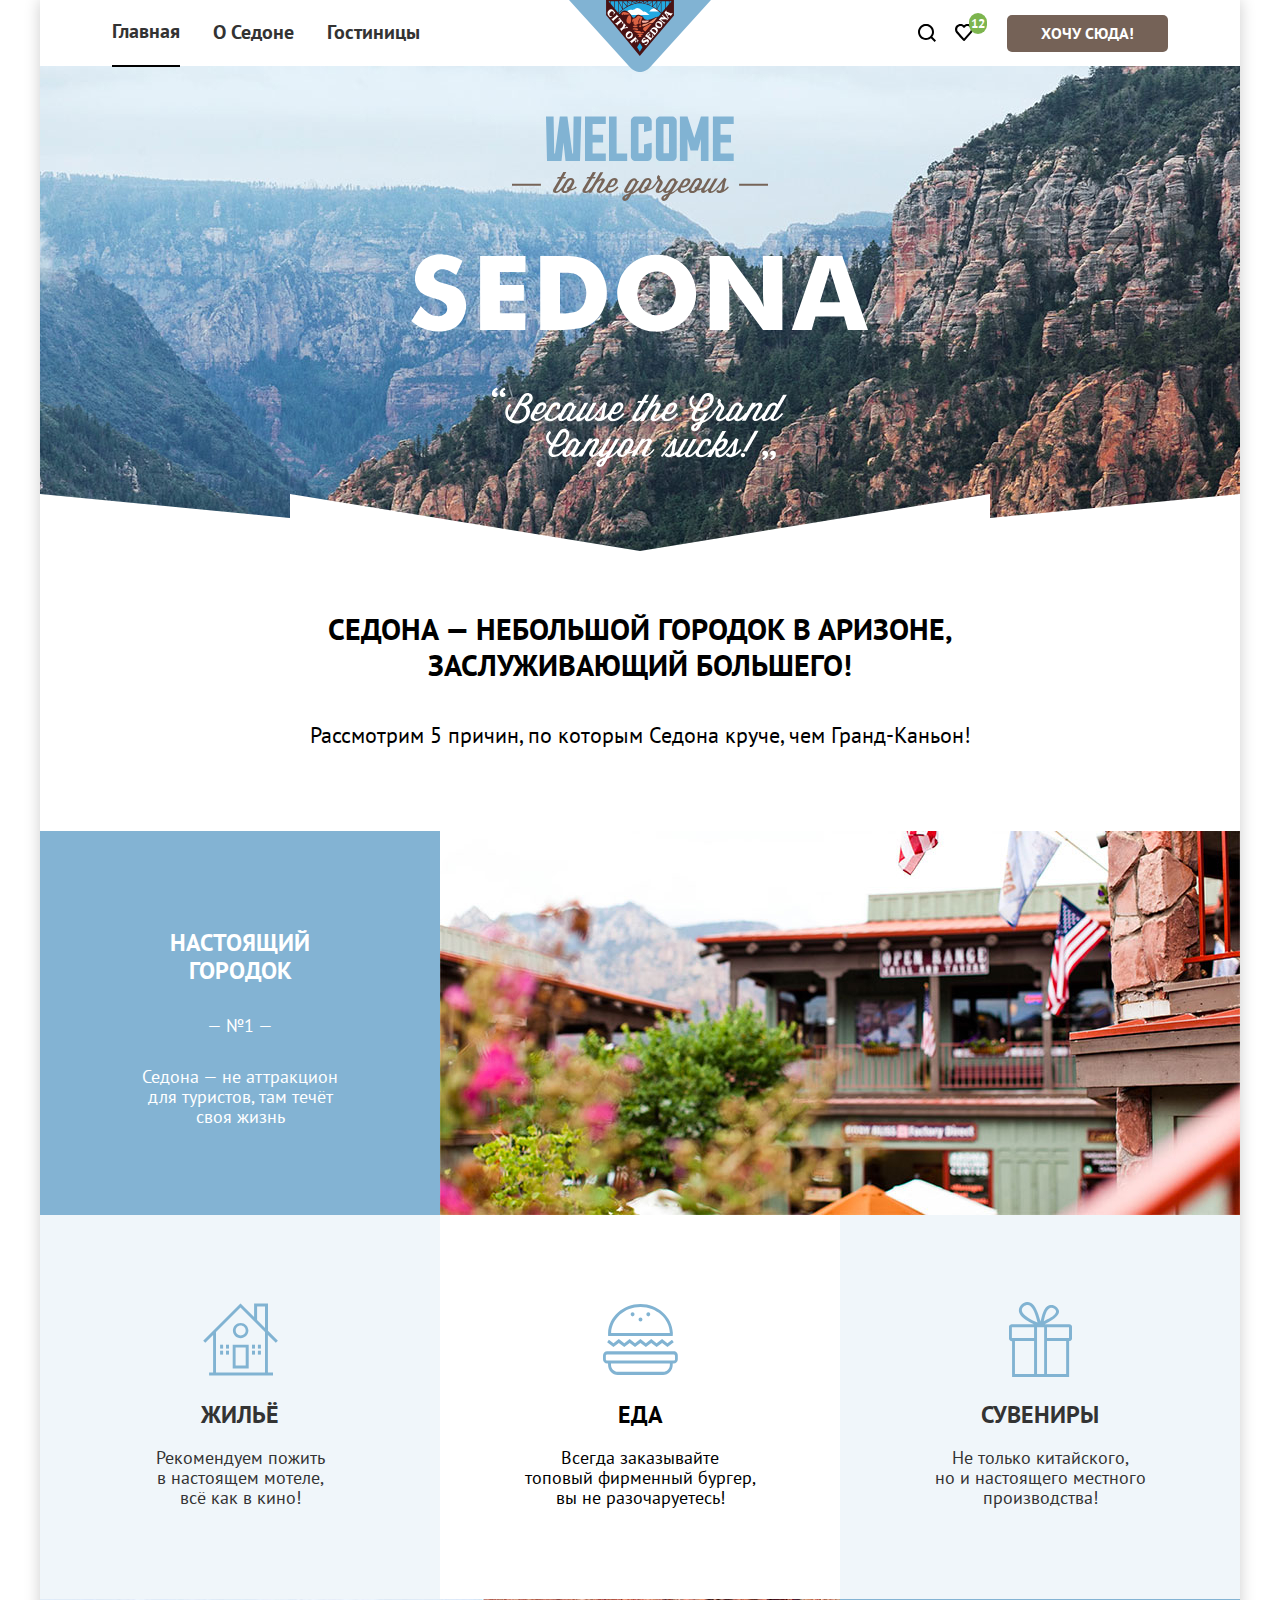
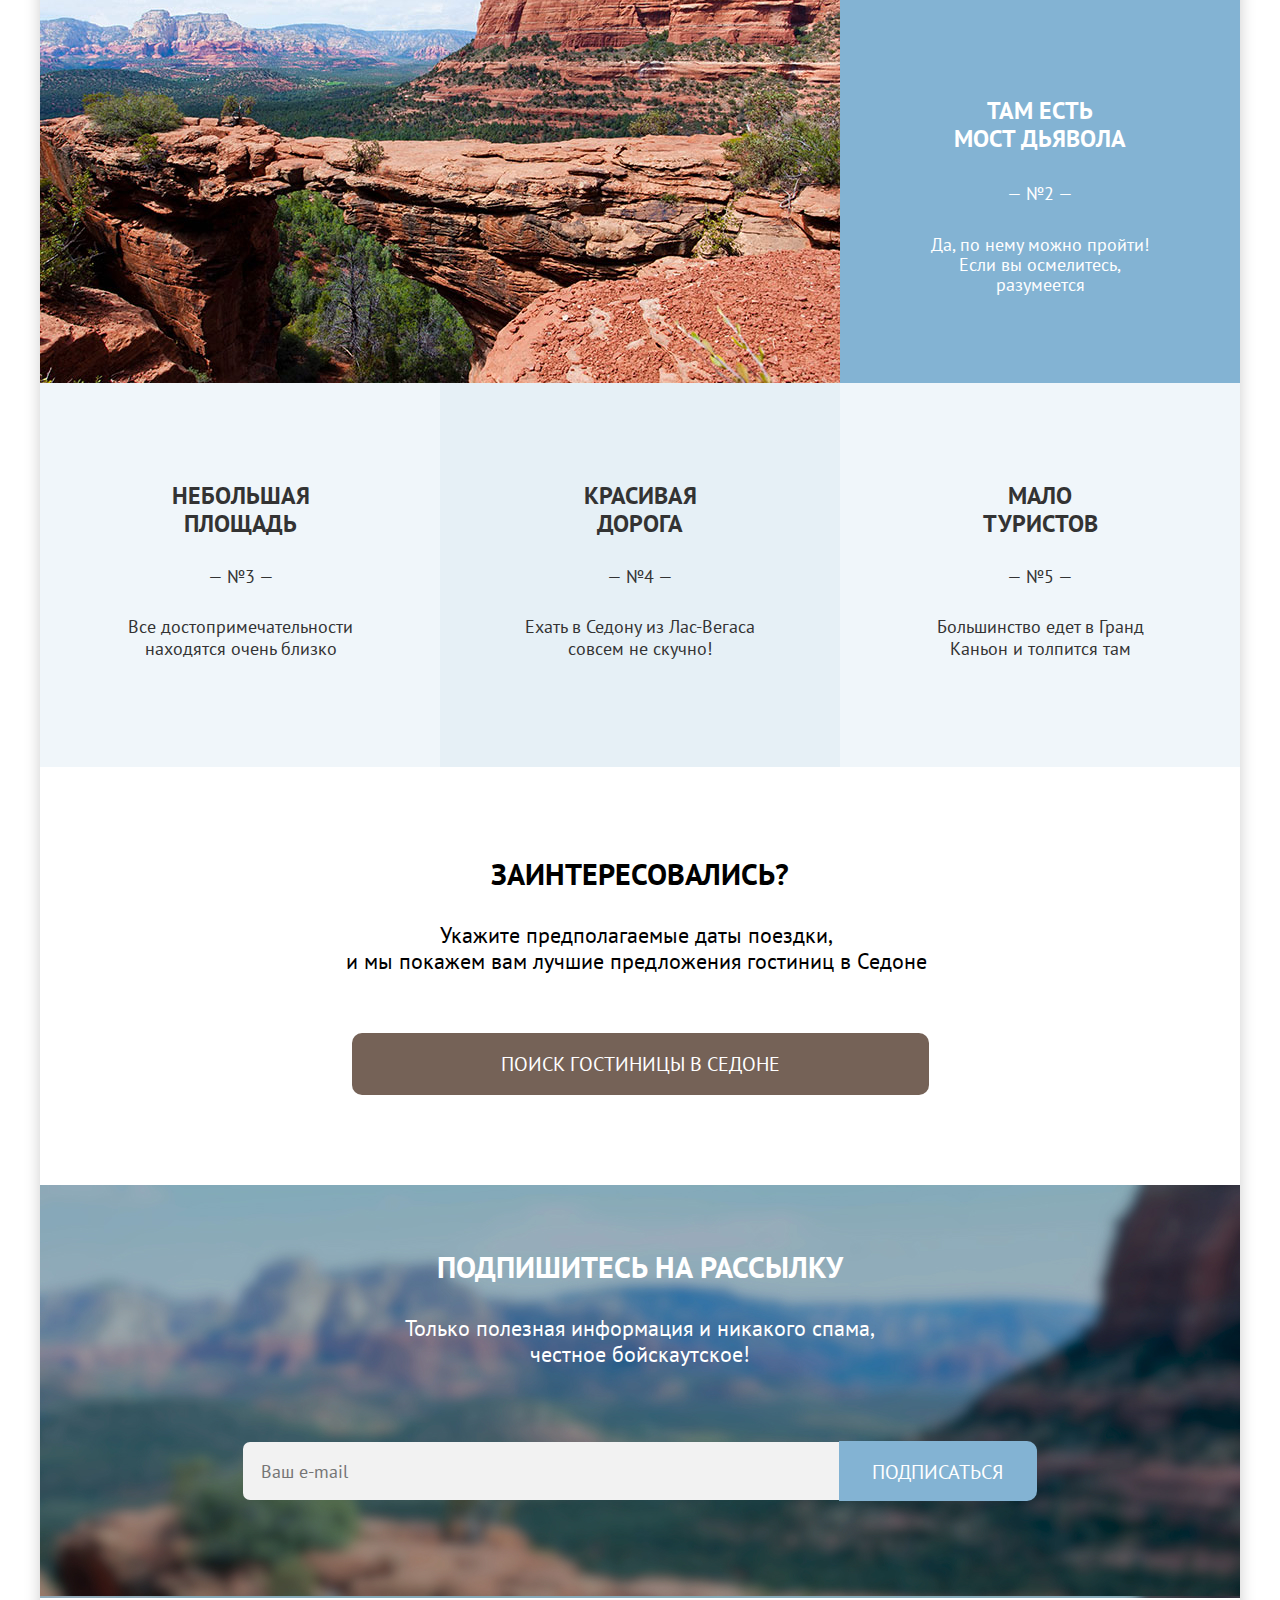
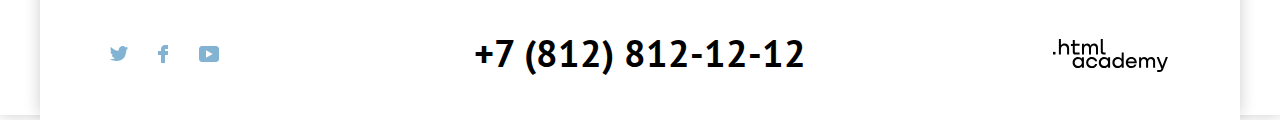
==== commit 33cd5c4c: "Поправил внутреннюю страницу по пиксель пёрфект" ====
--- a/index.html
+++ b/index.html
@@ -45,7 +45,7 @@
                 <span>12</span>
               </a></li>
             <li class="navigation-items">
-              <a href="#" class=" button navigation-link1 button-link">Хочу сюда!</a>
+              <a href="#" class="navigation-link1 button-link">Хочу сюда!</a>
             </li>
           </ul>
         </nav>
@@ -181,7 +181,7 @@
               </a>
             </li>
             <li class="facebook footer-social-item">
-              <a href="https://www.facebook.com/htmlacademy" class="button6">
+              <a href="https://www.facebook.com/htmlacademy" class="button7">
                 <svg class="navigation-way" aria-hidden="true" focusable="false" width="10" height="18" viewBox="0 0 10 18" fill="none" xmlns="http://www.w3.org/2000/svg">
                   <path d="M7 0C4.8 0 3 1.8 3 4V6H0V10H3V18H7V10H10V6H7V4H10V0H7Z" fill="#83B3D3"/>
                 </svg>                
--- a/css/styles.css
+++ b/css/styles.css
@@ -60,43 +60,54 @@
     align-items: center;
     padding-top: 9px;
     padding-bottom: 25px;
+    background: #FFFFFF;
+}
+
+.footer-social1 {
+    display: flex;
+    flex-direction: row;
+    flex-wrap: nowrap;
+    justify-content: space-between;
+    align-items: center;
+    padding-top: 55px;
+    padding-bottom: 25px;
 }
 
 .navigation-item {
-    padding-left: 23px;
-    padding-right: 23px;
+    padding-left: 33px;
+    padding-right: 33px;
 }
 
 .footer-social-list {
     list-style-type: none;
     flex-wrap: wrap;
     display: flex;
-    margin-top: 27px;
-    padding-left: 67px;
+    margin-top: 23px;
+    padding-left: 62px;
 }
 .footer-social-list1 {
     list-style-type: none;
     flex-wrap: wrap;
     display: flex;
     margin-right:72px;
-    margin-top: 29px;
+    margin-top: 32px;
 }
 
 .telefone {
-    margin-top: 9px;
+    margin-top: 3px;
     margin-left: 4px;
 }
 
 .navigation-list {
     margin: 0;
     padding: 0;
-    padding-left: 66px;
+    padding-left: 72px;
     display: flex;
     list-style-type: none;
     flex-wrap: wrap;
     text-transform: capitalize;
     align-items: center;
-    padding-bottom: 15px;
+    padding-bottom: 14px;
 }
 
 .navigation-list1 {
@@ -107,14 +118,13 @@
     flex-wrap: wrap;
     align-items: center;
     padding-right: 72px;
-    padding-bottom: 15px;
+    padding-bottom: 13px;
 }
 
 .vector_image3 {
     width: 148px;
     height: 72px;
-    padding-right: 55px;
-    padding-top: 1px;
+    padding-right: 58px;
 }
 
 .page-footer {
@@ -122,13 +132,15 @@
     display: flex;
     flex-direction: column;
     margin: 0 auto;
-    width: 1290px;
     padding: 0;
-    width: 1200px;
 }
 
 .text1 {
-    padding-bottom: 29px;
+   color: #333333;
+   padding-bottom: 25px;
+   text-align: center;
+   font-size: 22px;
+   line-height: 26px;
 }
 
 .main-container {
@@ -136,26 +148,42 @@
     margin: 0 auto;
     flex-wrap: wrap;
     padding: 0;
+    background: #FFFFFF;
+}
+
+.shadow {
+    box-shadow: 0px 0px 15px rgba(0, 0, 0, 0.2);
     width: 1200px;
-}
-
-.shadow {
-    box-shadow: 0 0 15px 0 rgba(0, 0, 0, 0.2);
+    height: 3315px;
+    margin-left: auto; 
+    margin-right: auto;
+    background: #F2F2F2;
 }
 
 .popularity {
-    margin-left: auto;
+    margin-left: 290px;
+    padding-top: 6px;
 }
 
 .hotels-card-price {
     margin: 0px;
-    margin-left: 80px;
+    margin-left: 73px;
+}
+
+.hotels-card-price1 {
+    margin: 0px;
+    margin-left: 94px;
+}
+
+.hotels-card-price2 {
+    margin: 0px;
+    margin-left: 46px;
 }
 
 .hotels-card_img {
     list-style-type: none;
     margin: 0;
-    width: 1000px;
+    width: 1135px;
 }
 
 .visually-hidden {
@@ -176,7 +204,7 @@
     margin-right: auto;
     padding: 0;
     height: 66px;
-    width: 1200px;
+    background: #FFFFFF;
 }
 
 .navigation-link {
@@ -186,14 +214,13 @@
     background: #FFFFFF;
     text-decoration: none; 
     display: block;
-    padding: 5px;
+    padding-bottom: 21px;
+    padding-top: 18px;
 }
 
 .active {
     text-decoration: none; 
     border-bottom: 2px #000000 solid;
-    padding-bottom: 13px;
-    padding-top: 16px;
 }
 
 .button-link {
@@ -202,7 +229,15 @@
     color: #FFFFFF;
     background-color: #756257;
     text-decoration: none;
-    cursor: pointer; 
+    padding-right: 34px;
+    padding-left: 34px;
+    padding-top: 8px;
+    padding-bottom: 8px;
+    border-radius: 5px;
+    cursor: pointer;
+    font-family: PT Sans;
+    font-style: normal;
+    font-weight: bold;
 } 
 
 .subscribe {
@@ -236,7 +271,8 @@
     background-color:  #68A2CA;
 }
 
-.button6:hover {
+.button6:hover,
+.button7:hover {
     color: #68A2CA;
     background-color:  #FFFFFF;
 }
@@ -259,6 +295,49 @@
     border-radius: 0px 10px 10px 0px;
 }
 
+.home:hover,
+.breadcrums-link1:hover {
+    color: #FFFFFF;
+    opacity: 0.6;
+}
+
+.select-control:hover,
+.hotels-card-displayed1:hover {
+    outline: 2px solid #83B3D3;
+    box-sizing: border-box;
+    border-radius: 4px;
+}
+
+.hotels-card-button1:hover {
+    background: #68A2CA;
+    border-radius: 10px;
+    color: #FFFFFF;
+
+}
+
+.control-input:hover {
+    background: rgba(255, 255, 255, 0.6);
+    border-radius: 4px;
+}
+
+.group1:hover,
+.group2:hover,
+.group3:hover {
+    outline: 2px solid #83B3D3;
+    box-sizing: border-box;
+    border-radius: 4px;
+}
+
+.blue:hover {
+    background: #68A2CA;
+    border-radius: 4px;
+}
+
+.button:hover {
+    background: #68A2CA;
+    border-radius: 4px;
+}
+
 .button-link2:active {
     color: #FFFFFF;
     background-color: #68A2CA;
@@ -266,10 +345,85 @@
 }
 
 .button:active {
+    color: #FFFFFF;
     opacity: 0.3;
 }
 
-.button6:active {
+.select-control:active,
+.hotels-card-displayed1:active {
+    outline: 2px solid #E6E6E6;
+    box-sizing: border-box;
+    border-radius: 4px;
+}
+
+.group1:hover,
+.group2:hover,
+.group3:hover {
+    outline: 2px solid #000000;
+    box-sizing: border-box;
+    border-radius: 4px;
+}
+
+.control-input1:hover  {
+    color: #FFFFFF;
+
+}
+
+.hotels-card-image:hover {
+    opacity: 0.6;
+}
+
+.hotels-card-button1:active {
+    background: #68A2CA;
+    color: #FFFFFF;
+    opacity: 0.3;
+    border-radius: 10px;
+}
+
+.button_more_detailed:hover {
+    background: #615048;
+    border-radius: 4px;
+    color: #FFFFFF;
+}
+
+.button_favourites:hover {
+    background: #68A2CA;
+    outline: 1px solid #756257;
+    box-sizing: border-box;
+    border-radius: 4px;
+    color: #FFFFFF;
+}
+
+.button_favourites_green:hover {
+    background: #6C9E42;
+    border-radius: 4px;
+    color: #FFFFFF;
+}
+
+.reset:hover {
+    color: #FFFFFF;
+    opacity: 0.6;
+}
+
+.hotels-card-title:hover,
+.hotels-card-title1:hover,
+.hotels-card-title2:hover,
+.hotels-card-title3:hover {
+    color: #756257;
+}
+
+.home:active,
+.breadcrums-link1:active {
+    color: #FFFFFF;
+    opacity: 0.3;
+}
+
+.button:active {
+    opacity: 0.3;
+}
+
+.button6:active,
+.button7:active {
     opacity: 0.3;
 }
 
@@ -291,6 +445,38 @@
     color: #FFFFFF;
     background-color: #615048;
     opacity: 0.3;
+}
+
+.button_more_detailed:active{
+    background: #615048;
+    border-radius: 4px;
+    opacity: 0.3;
+    color: #FFFFFF;
+}
+
+.control-input:active {
+    background: rgba(255, 255, 255, 0.3);
+    border-radius: 4px;
+}
+
+.reset:active {
+    color: #FFFFFF;
+    opacity: 0.3;
+}
+
+.hotels-card-image:active {
+    opacity: 0.3;
+}
+
+.blue:active {
+    background: #68A2CA;
+    border-radius: 4px;
+    color: #FFFFFF;
+    opacity: 0.3;
+}
+
+.control-input1:active {
+    background: #FFFFFF;
 }
 
 .e-mail:active {
@@ -301,6 +487,77 @@
     border-radius: 0px 10px 10px 0px;
 }
 
+.hotels-card-title:active,
+.hotels-card-title1:active,
+.hotels-card-title2:active,
+.hotels-card-title3:active {
+    color: #756257;
+    opacity: 0.3;
+}
+
+.button_favourites_green:active {
+    background: #6C9E42;
+    border-radius: 4px;
+    opacity: 0.3;
+}
+
+.button_favourites:active {
+    background: #68A2CA;
+    outline: 1px solid #756257;
+    box-sizing: border-box;
+    border-radius: 4px;
+    color: #FFFFFF;
+    opacity: 0.3;
+}
+
+.button_favourites_green:focus {
+    background: #6C9E42;
+    outline: 3px solid #756257;
+    border-radius: 4px;
+    color: #FFFFFF;
+}
+
+.blue:focus {
+    background: #68A2CA;
+    outline: 3px solid #756257;
+    border-radius: 4px;
+    color: #FFFFFF;
+}
+
+.reset:focus {
+    outline: 3px solid #83B3D3;
+    box-sizing: border-box;
+    border-radius: 4px;
+    color: #FFFFFF;
+}
+
+
+.hotels-card-button1:focus {
+    outline: 3px solid #756257;
+    border-radius: 10px;
+    color: #FFFFFF;
+}
+
+.hotels-card-image:focus {
+    outline: 3px solid #83B3D3;
+}
+
+.hotels-card-title:focus,
+.hotels-card-title1:focus,
+.hotels-card-title2:focus,
+.hotels-card-title3:focus   {
+    outline: 3px solid #83B3D3;
+    box-sizing: border-box;
+    border-radius: 10px;
+    color: #756257;
+}
+
+.button_favourites:focus {
+    background: #68A2CA;
+    outline: 3px solid #756257;
+    border-radius: 4px;
+}
+
 .button-link2:focus {
     outline: 3px solid #756257;
     border-radius: 0px 10px 10px 0px;
@@ -308,9 +565,60 @@
     background-color: #68A2CA;
 }
 
+.button:focus {
+    background: #68A2CA;
+    outline: 3px solid #FFFFFF;
+    border-radius: 4px;
+}
+
+.select-control:focus,
+.hotels-card-displayed1:focus {
+    outline: 2px solid #83B3D3;
+    box-sizing: border-box;
+    border-radius: 4px;
+}
+
+.group1:focus,
+.group2:focus,
+.group3:focus {
+    outline: 2px solid #83B3D3;
+    box-sizing: border-box;
+    border-radius: 4px;
+}
+
+.button_more_detailed:focus {
+    background: #615048;
+    outline: 3px solid #83B3D3;
+    border-radius: 4px;
+    color: #FFFFFF;
+}
+
+.home:focus,
+.breadcrums-link1:focus {
+    outline: 3px solid #83B3D3;
+    box-sizing: border-box;
+    border-radius: 4px;
+}
+
+.control-input:focus {
+    background: rgba(255, 255, 255, 0.6);
+    outline: 3px solid #83B3D3;
+    border-radius: 4px;
+}
+
+.control-input1:focus {
+    background: #FFFFFF;
+    outline: 3px solid #83B3D3;
+    box-sizing: border-box;
+}
+
+.checkbox {
+    display: block;
+    cursor: pointer;
+}
+
 .e-mail:focus {
     outline: 3px solid #83B3D3;
-    border-radius: 0px 10px 10px 0px;
     background: #E6E6E6;
     color: #000000;
 }
@@ -321,7 +629,8 @@
     border-radius: 10px;
 }
 
-.button6:focus {
+.button6:focus,
+.button7:focus {
     outline: 3px solid #83B3D3;
     background-color: #FFFFFF;
     box-sizing: border-box;
@@ -366,7 +675,12 @@
 }
 
 .inner-header-title { 
+    margin: 0;
     margin-left: 70px;
+    font-size: 60px;
+    line-height: 78px;
+    padding-top: 31px;
+    height: 75px;
 }
 
 .inner-header {
@@ -423,8 +737,17 @@
     font-size: 30px;
     line-height: 36px;
     color: #FFFFFF;
-    padding-top: 59px;
+    padding-top: 34px;
     text-transform: uppercase;
+}
+
+.page-footer-title1 {
+    font-size: 30px;
+    line-height: 36px;
+    color: #000000;
+    padding-top: 3px;
+    text-transform: uppercase;
+    text-align: center;
 }
 
 .search_for_hotels {
@@ -438,11 +761,41 @@
 
 .button {
     padding-right: 34px;
-    padding-left: 34px;
-    padding-top: 8px;
-    padding-bottom: 8px;
+    padding-left: 33px;
+    padding-top: 13px;
+    padding-bottom: 13px;
     border-radius: 5px;
     cursor: pointer;
+    font-family: PT Sans;
+    font-style: normal;
+    font-weight: bold;
+    font-size: 16px;
+    line-height: 21px;
+    border-radius: 4px;
+}
+
+.reset {
+    color: #FFFFFF;
+    padding-right: 42px;
+    padding-left: 42px;
+    padding-top: 8px;
+    padding-bottom: 2px;
+    border-radius: 5px;
+    cursor: pointer;
+    font-family: PT Sans;
+    font-style: normal;
+    font-weight: bold;
+    font-size: 18px;
+    line-height: 23px;
+}
+
+
+.range-toggle {
+    margin-right: 173px;
+    border-radius: 5px;
+    cursor: pointer;
+    width: 20px;
+    height: 20px;
 }
 
 .button6 {
@@ -451,6 +804,14 @@
     padding: 8px;
 }
 
+.button7 {
+    cursor: pointer;
+    display: block;
+    padding: 7px;
+    padding-left: 12px;
+    padding-right: 11px;
+}
+
 .facebook {
     margin-left: 10px;
     margin-right: 12px;
@@ -469,7 +830,27 @@
 .amara {
     display: flex;
     flex-direction: column;
-    margin-left: 40px;
+    padding-top: 15px;
+    height: 130px;
+    width: 390px;
+}
+
+.desert {
+    display: flex;
+    flex-direction: column;
+    padding-top: 15px;
+    height: 130px;
+    width: 390px;
+}
+
+.hotels-card-type {
+    padding-bottom: 33px;
+    padding-left: 18px
+}
+
+.hotels-card-type1 {
+    padding-bottom: 33px;
+    padding-left: 18px
 }
 
 .grid {
@@ -616,6 +997,7 @@
     font-size: 22px;
     line-height: 26px;
     color: #FFFFFF;
+    padding-bottom: 52px;
 }
 
 .button-link2 {
@@ -624,24 +1006,40 @@
     line-height: 26px;
     font-weight: bold;
     color: #FFFFFF;
-    background-color: #83B3D3;
     text-decoration: none;
     cursor: pointer;
     border: none;
     text-transform: uppercase;
-    border-radius: 0 5px 5px 0;
-    padding: 16px 22px;
+    font-family: "PT Sans";
+    font-style: normal;
+    font-weight: 400;
+    padding-top: 18px;
+    padding-bottom: 16px;
+    padding-left: 33px;
+    padding-right: 34px;
+    background: #83B3D3;
+    border-radius: 0px 10px 10px 0px;
 }
 
 .inner-header-list {
     display: flex;
     list-style-type: none;
+    margin: 0;
+    margin-left: 32px;
+    align-items: center;
+}
+
+.breadcrums-link1 {
+    text-decoration: none;
+    font-size: 16px;
+    line-height: 21px;
+    margin-left: 26px;
+    color: white;
 }
 
 .hotels-card-button {
     text-align: center;
     display: flex;
-    margin-top: 20px;
     margin-right: 10px;
 }
 
@@ -652,17 +1050,83 @@
     display: flex;
     justify-content: space-around;
     width: 625px;
-    margin-left: 200px;
+    margin-left: 277px;
+    text-decoration: none;
+    font-size: 20px;
+    line-height: 26px;
+    margin-top: 25px;
+    padding-top: 13px;
+    padding-bottom: 16px;
+    border-radius: 2px;
 }
 
 .found {
     display: flex;
-    margin-top: 50px;
+    margin-top: 45px;
     margin-bottom: 45px;
 }
 
 .option {
     display: flex;
+    padding-top: 43px;
+}
+
+.control-input {
+    margin: 0;
+    margin-right: 15px;
+    width: 20px;
+    height: 20px;
+    border-radius: 5px;
+    margin-left: 2px;
+}
+
+.control-input1 {
+    margin: 0;
+    margin-right: 15px;
+    width: 20px;
+    height: 20px;
+    border-radius: 5px;
+    margin-left: 2px;
+}
+
+.catalog-filted-group {
+    padding-left: 65px;
+    padding-bottom: 80px;
+    display: flex;
+    flex-wrap: wrap;
+    flex-direction: column;
+}
+
+.catalog-filted-group2 {
+    padding-left: 46px;
+    padding-bottom: 80px;
+    display: flex;
+    flex-wrap: wrap;
+    flex-direction: column;
+    width: 200px;
+}
+
+.catalog-filted-group1 {
+    padding-left: 88px;
+    padding-bottom: 87px;
+}
+
+.catalog-filted-input {
+    width: 135px;
+    height: 40px;
+    margin-top: 32px;
+}
+
+.catalog-filted-list {
+    margin: 0;
+    padding: 0;
+    padding-top: 15px;
+    list-style-type: none;
+}
+
+.catalog-filted-item {
+    padding-top: 11px;
+    line-height: 23px;
 }
 
 .e-mail {
@@ -672,10 +1136,31 @@
     background-color: #F2F2F2;
     border: none;
     border-radius: 7px 0 0 7px;
-    width: 579px;
+    width: 576px;
     height: 50px;
     padding-left: 18px;
-    padding-top: 7px;
+    padding-top: 4px;
+    padding-bottom: 4px;   
+    font-family: "PT Sans";
+    font-style: normal;
+    font-weight: 400;
+}
+
+.e-mail2 {
+    font-size: 18px;
+    line-height: 26px;
+    color: #000000;
+    background-color: #F2F2F2;
+    border: none;
+    border-radius: 7px 0 0 7px;
+    width: 576px;
+    height: 50px;
+    padding-left: 21px;
+    padding-top: 4px;
+    padding-bottom: 4px;   
+    font-family: "PT Sans";
+    font-style: normal;
+    font-weight: 400;
 }
 
 .contacts-phone {
@@ -700,13 +1185,9 @@
     background-color: #83B3D3; 
 }
 
-.reset {
-    color: #FFFFFF;
-    background-image: url(../img/catalog-background1.jpg);
-}
-
 .hotels-found {
     font-size: 30px;
+    line-height: 42px;
     margin: 0;
     margin-left: 70px;
     margin-right: 190px;
@@ -714,74 +1195,218 @@
 
 .hotels-card {
     display: flex;
-    margin-bottom: 30px;
     align-items: center;
+    padding-left: 11px;
+    padding-bottom: 35px;
+}
+
+.hotels-card1 {
+    display: flex;
+    align-items: center;
+    padding-left: 11px;
+}
+
+.hotels-card-image {
+    margin-top: 25px;
 }
 
 .select-control {
-    margin-right: 60px;
+    font-size: 18px;
+    line-height: 23px;
+    padding-left: 17px;
+    padding-top: 8px;
+    padding-bottom: 10px;
+    padding-right: 83px;
+    font-family: PT Sans;
+    font-style: normal;
+    font-weight: normal;
+}
+
+.select-control1 {
+    font-size: 18px;
+    line-height: 23px;
+    padding-left: 17px;
+    padding-top: 8px;
+    padding-bottom: 10px;
+    padding-right: 53px;
+    font-family: PT Sans;
+    font-style: normal;
+    font-weight: normal;
 }
 
 .hotels-card-displayed {
     height: 25px;
-}
-
-.button1 {
-    width: 30px;
-    text-align: center;
+    margin-right: 69px;
 }
 
 .pagination {
     display: flex;
     justify-content: space-between;
     list-style-type: none;
-    margin-top: 15px;
+    padding-top: 21px;
+    align-items: center;
 }
 
 .hotels-card-title {
     font-size: 24px;
     line-height: 31px;
     margin: 0;
+    margin-left: 36px;
+    padding-bottom: 2px;
+    padding-top: 5px;
+    width: 210px;
+}
+
+.hotels-card-displayed1 {
+    width: 159px;
+    height: 47px;
+    padding-left: 11px;
+    font-family: PT Sans;
+    font-style: normal;
+    font-weight: normal;
+    font-size: 18px;
+    line-height: 23px;
+}
+
+.pagination-current {
+    background: #F2F2F2;
+    border-radius: 4px;
+    color: #000000;
+    display: block;
+    width: 27px;
+    height: 27px;
+    text-align: center;
+    font-size: 20px;
+    line-height: 26px;
+    margin-left: 21px;
+    padding: 14px;
+    margin-top: 1px;
+    margin-right: 8px;
+}
+
+.hotels-card-title1 {
+    font-size: 24px;
+    line-height: 31px;
+    margin: 0;
+    margin-left: 36px;
+    padding-bottom: 2px;
+    padding-top: 6px;
+    width: 170px;
+}
+
+.hotels-card-title2 {
+    font-size: 24px;
+    line-height: 31px;
+    margin: 0;
+    margin-left: 36px;
+    padding-bottom: 2px;
+    margin-top: 22px;
+    width: 220px;
+}
+
+.hotels-card-title3 {
+    font-size: 24px;
+    line-height: 31px;
+    margin: 0;
+    margin-left: 36px;
+    padding-bottom: 2px;
+    margin-top: 22px;
+    width: 150px;
 }
 
 .catalog-filted-title {
     font-size: 20px;
     line-height: 26px;
+    margin-left: 1px;
 }
 
 .stars {
     margin: 0;
     height: 20px;
+    width: 92px;
+    padding-left: 69px;
+    padding-top: 18px;
+}
+
+.stars1 {
+    margin: 0;
+    height: 20px;
+    width: 67px;
+    padding-left: 80px;
+    padding-top: 20px;
+}
+
+.stars2 {
+    margin: 0;
+    height: 20px;
+    width: 43px;
+    padding-left: 109px;
+    padding-top: 20px;
 }
 
 .rating {
     margin: 0;
-    margin-top: 35px;
+    margin-top: 57px;
     font-style: normal;
     font-size: 16px;
     line-height: 26px;
+    padding: 6px 34px;
+    background: #F2F2F2;
+    border-radius: 4px;
+    margin-left: 36px;
+}
+
+.rating2 {
+    margin: 0;
+    margin-top: 57px;
+    font-style: normal;
+    font-size: 16px;
+    line-height: 26px;
+    padding: 6px 34px;
+    background: #F2F2F2;
+    border-radius: 4px;
+    margin-left: 48px;
 }
 
 .button_more_detailed {
     color: #FFFFFF;
     background-color: #756257; 
+    text-decoration: none;
+    border-radius: 4px;
+    margin-left: 35px;
+    padding: 8px 32px;
+    font-size: 16px;
+    line-height: 21px;
+    margin-right: 8px;
 }
 
 .button_favourites_green {
     color: #FFFFFF;
     background-color: #7DB54F;
+    text-decoration: none;
+    border-radius: 4px;
+    padding: 8px 28px;
+    font-size: 16px;
+    line-height: 21px;
 }
 
 .button_favourites {
     color: #FFFFFF;
     background-color: #83B3D3;
+    text-decoration: none;
+    border-radius: 4px;
+    font-size: 16px;
+    line-height: 21px;
+    padding-top: 8px;
+    padding-left: 30px;
+    padding-right: 29px;
 }
 
 .group {
     display: flex;
     margin: 0;
     list-style-type: none;
-    margin-left: 80px;
+    margin-left: 40px;
 }
 
 .blue {
@@ -789,10 +1414,22 @@
     line-height: 26px;
     color: #FFFFFF;
     background-color: #83B3D3;
+    text-decoration: none;
+    display: block;
+    width: 27px;
+    height: 27px;
+    text-align: center;
+    padding: 14px;
+    margin-top: 1px;
+    border-radius: 4px;
+    margin-right: 0;
+    margin-left: 1px;
 }
 
 .vector_image {
     background-image: url(../img/catalog-background1.jpg);
+    background-repeat: no-repeat;
+    width: 100%;
 }
 
 .background {
@@ -826,6 +1463,7 @@
 .navigation-link1 {
     font-size: 16px;
     line-height: 21px;
+    margin-bottom: 2px;
 }
 
 .navigation-icon {
@@ -847,7 +1485,7 @@
     display: block;
     margin: 0;
     right: 20px;
-    bottom: 10px;
+    bottom: 12px;
     text-decoration: none;
 }
 
@@ -866,33 +1504,43 @@
 }
 
 .heart {
-    margin-left: 9px;
-    margin-right: 11px;
+    margin-left: 19px;
+    margin-right: 16px;
 }
 
 .home {
     background-image: url(../img/home1.svg);
     background-repeat: no-repeat;
-    width: 12px;
-    height: 12px;
+    display: block;
+    width: 11px;
+    height: 15px;
 }
 
 .group3 {
     background-image: url(../img/Group3.svg);
-    width: 100px;
-    height: 100px;
+    background-repeat: no-repeat;
+    width: 50px;
+    height: 50px;
+    display: block;
+    padding: 0;
+    padding-left: 6px;
 }
 
 .group2 {
     background-image: url(../img/Group2.svg);
-    width: 100px;
-    height: 100px;
-    margin-left: 10px;
-    margin-right: 10px;
+    width: 50px;
+    height: 50px;
+    background-repeat: no-repeat;
+    display: block;
+    padding: 0;
+    padding-left: 7px;
 }
 
 .group1 {
     background-image: url(../img/Group1.svg);
-    width: 100px;
-    height: 100px;
-}
+    background-repeat: no-repeat;
+    width: 50px;
+    height: 50px;
+    display: block;
+    padding: 0;
+}
